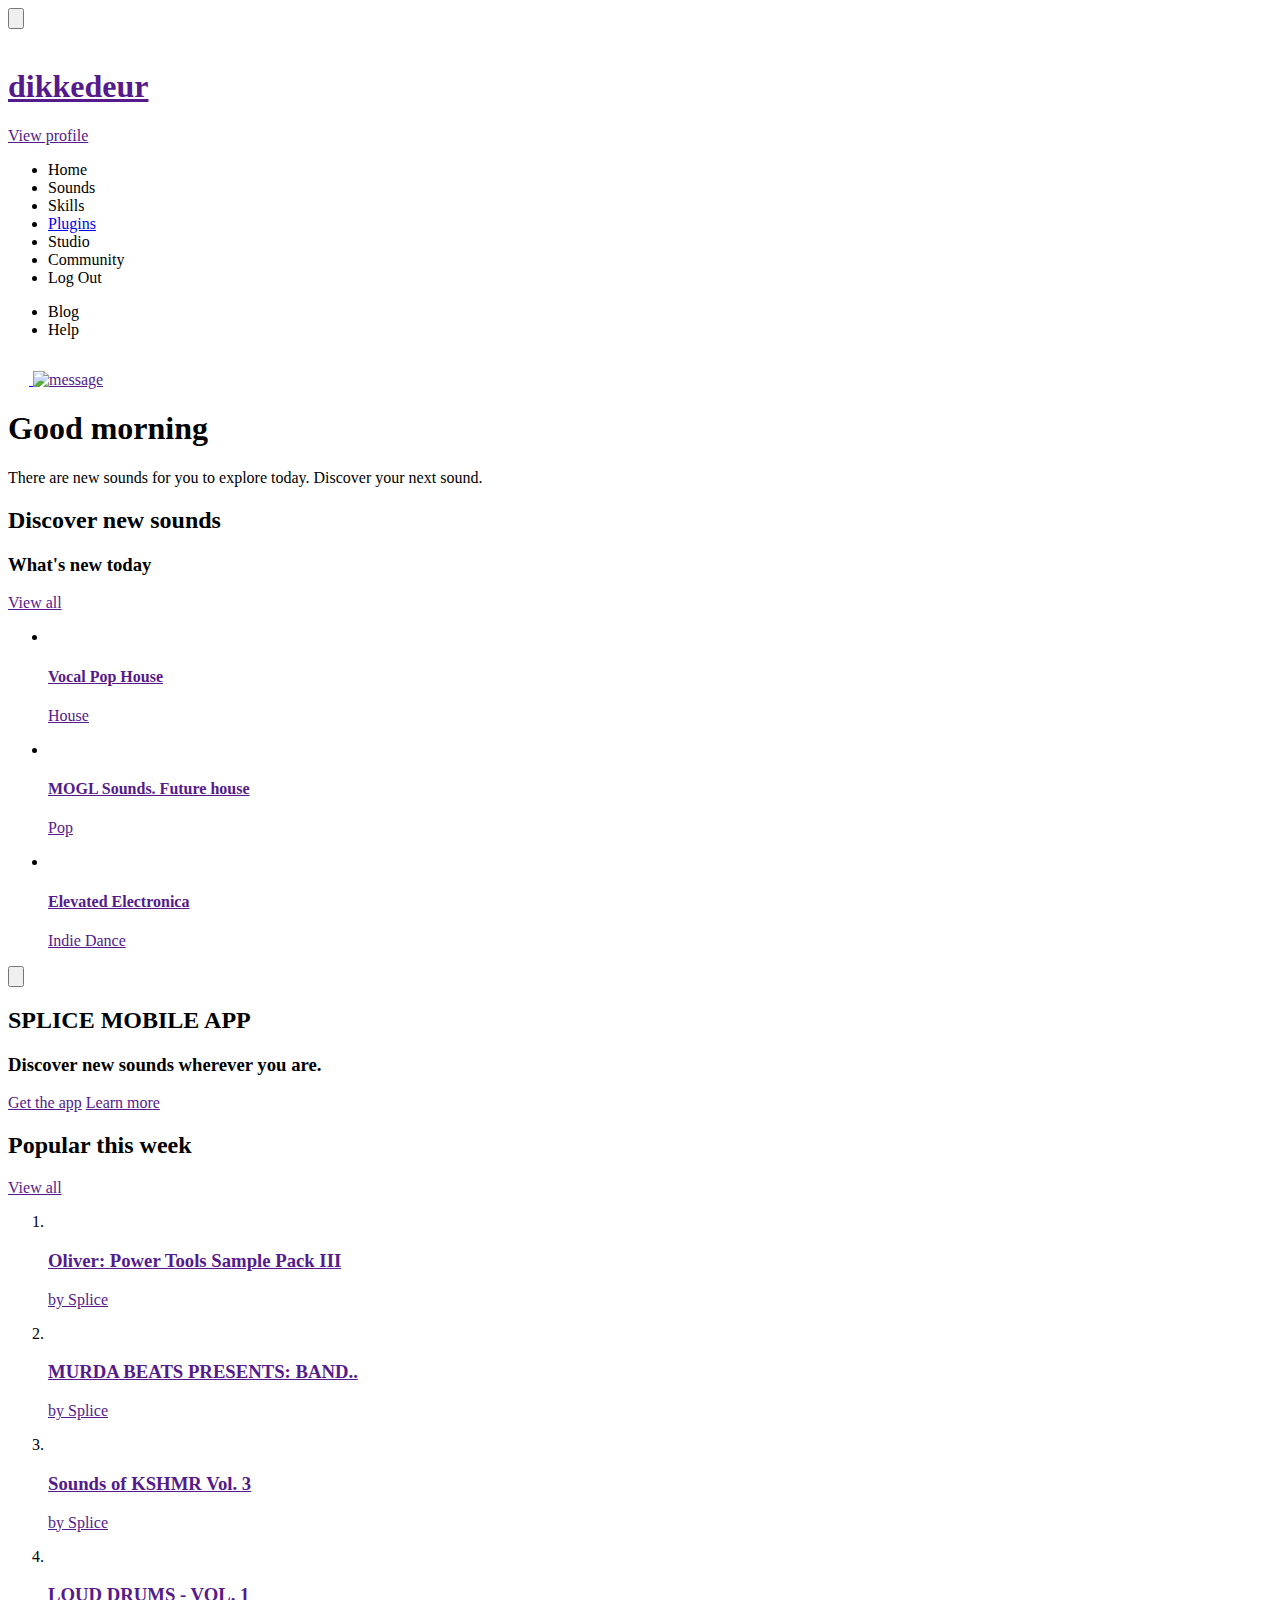
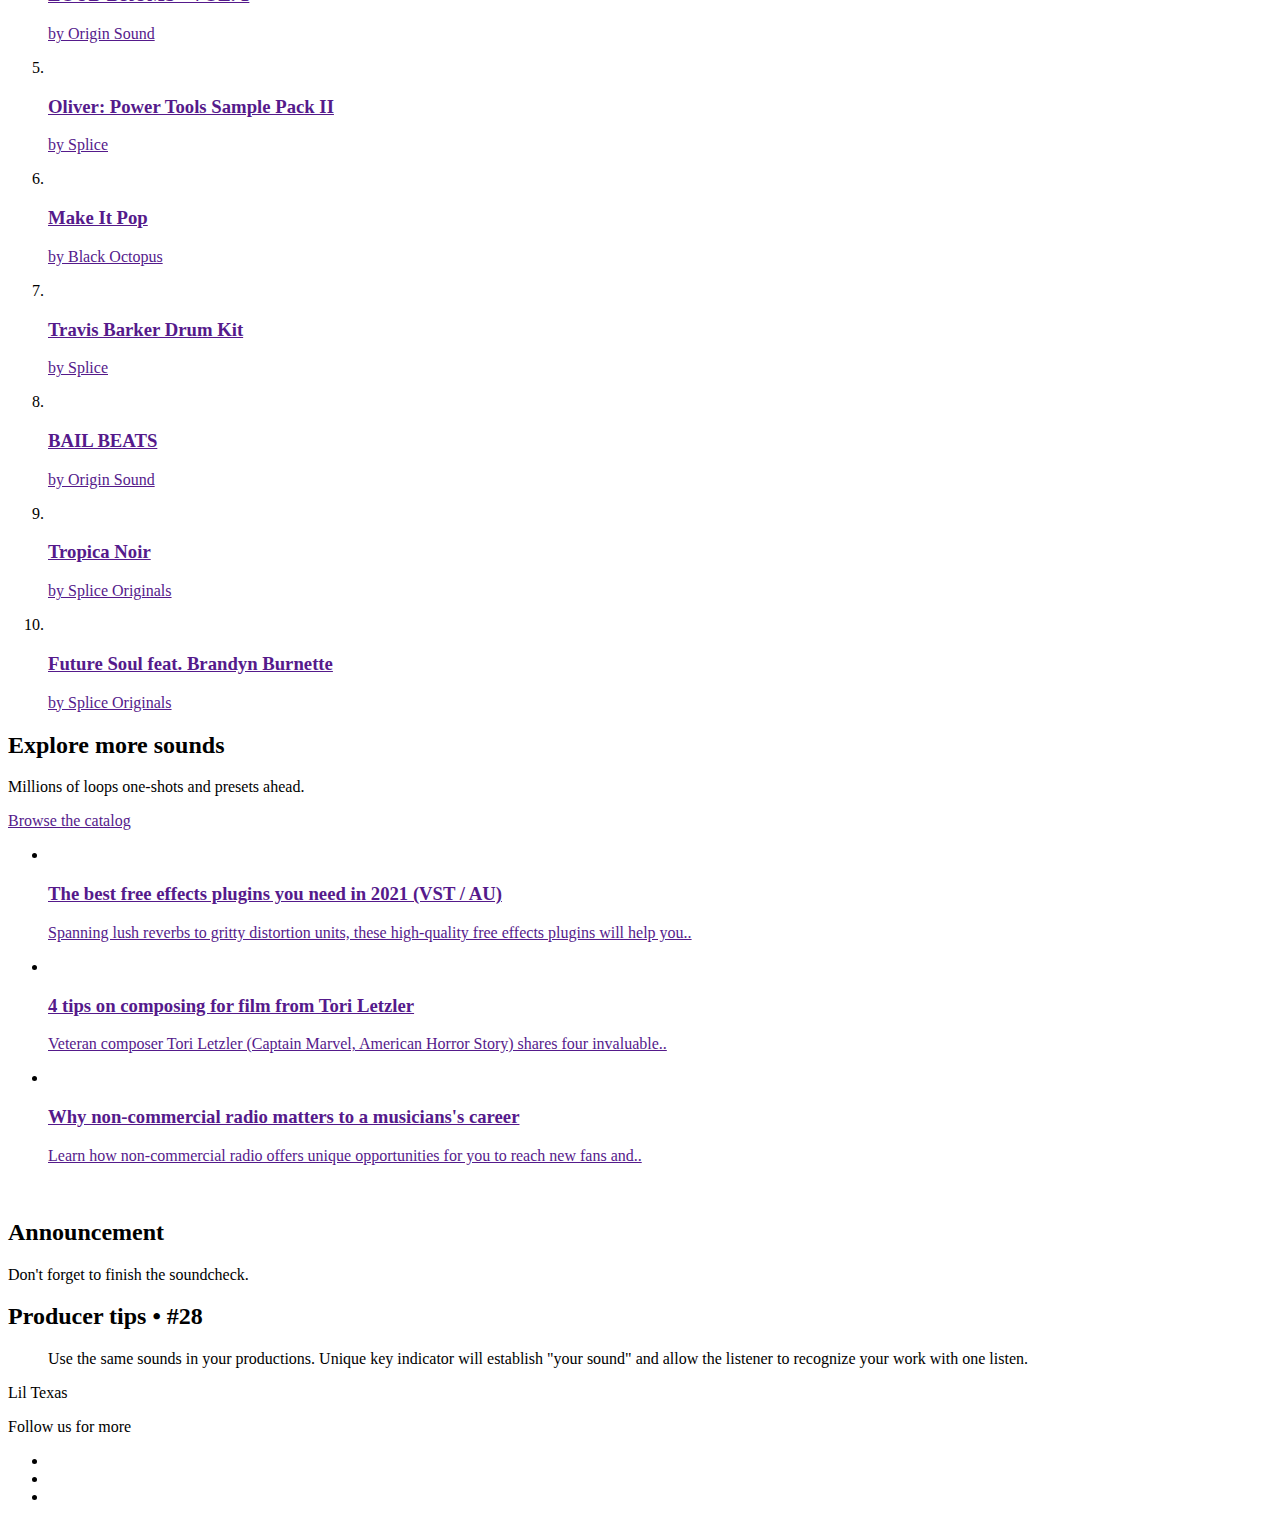
==== index.html @ 757b6e53 "Add files via upload" ====
<!doctype html>
<html lang="nl">
	
<head>
	<meta charset="UTF-8">
	<meta name="author" content="Rick van Dijken">
	<meta name="viewport" content="width=device-width, initial-scale=1">
	
	<title>Splice Home (remake)</title>
	
	<link href="styles/style.css" rel="stylesheet">
	<link rel="icon" type="image/svg+xml" href="./images/splice-favicon.svg">
</head>

<body>


	<header>
		<button>
			<img src="" alt="">
		</button>
		<nav>
			<a href="">
				<img src="" alt="">
				<h1>dikkedeur</h1>
				<p>View profile</p>
			</a>
			<ul>
				<li><a>Home</a></li>
				<li><a>Sounds</a></li>
				<li><a>Skills</a></li>
				<li><a href="plugins.html">Plugins</a></li>
				<li><a>Studio</a></li>
				<li><a>Community</a></li>
				<li><a>Log Out</a></li>
			</ul>
			<ul>
				<li><a>Blog</a></li>
				<li><a>Help</a></li>
			</ul>
		</nav>
		<a href="index.html">
			<img src="./images/splice-white.jpg" alt="splice logo">
		</a>
		<a href="">
			<img src="" alt="message">
		</a>
	</header>


	<main>
	
		<header>
			<h1>Good morning</h1>
			<p>There are new sounds for you to explore today. 
				Discover your next sound.</p>
		</header>

		<section class="new">
			<h2>Discover new sounds</h2>
				<h3>What's new today</h3>
				<a href="">View all</a>
			<ul>
				<li>
					<a href="">
						<img src="" alt="">
						<h4>Vocal Pop House</h4>
						<p>House</p>
						<p></p>
					</a>
				</li>
				<li>
					<a href="">
						<img src="" alt="">
						<h4>MOGL Sounds. Future house</h4>
						<p>Pop</p>
						<p></p>
					</a>
				</li>
				<li>
					<a href="">
						<img src="" alt="">
						<h4>Elevated Electronica</h4>
						<p>Indie Dance</p>
						<p></p>
					</a>
				</li>
			</ul>
		</section>

		<section class="app">
			<button>
				<img src="" alt="">
			</button>
			<h2>SPLICE MOBILE APP</h2>
			<h3>Discover new sounds wherever you are.</h3>
				<a href="">Get the app</a>
				<a href="">Learn more</a>
			<img src="" alt="">
		</section>

		<section class="popular">
				<h2>Popular this week</h2>
				<a href="">View all</a>
			<ol>
				<li>
					<a href="">
						<img src="" alt="">
							<h3>Oliver: Power Tools Sample Pack III</h3>
							<p>by Splice</p>
					</a>
				</li>
				<li>
					<a href="">
						<img src="" alt="">
							<h3>MURDA BEATS PRESENTS: BAND..</h3>
							<p>by Splice</p>
					</a>
				</li>
				<li>
					<a href="">
						<img src="" alt="">
							<h3>Sounds of KSHMR Vol. 3</h3>
							<p>by Splice</p>
					</a>
				</li>
				<li>
					<a href="">
						<img src="" alt="">
							<h3>LOUD DRUMS - VOL. 1</h3>
							<p>by Origin Sound</p>
					</a>
				</li>
				<li>
					<a href="">
						<img src="" alt="">
							<h3>Oliver: Power Tools Sample Pack II</h3>
							<p>by Splice</p>
					</a>
				</li>
				<li>
					<a href="">
						<img src="" alt="">
							<h3>Make It Pop</h3>
							<p>by Black Octopus</p>
					</a>
				</li>
				<li>
					<a href="">
						<img src="" alt="">
							<h3>Travis Barker Drum Kit</h3>
							<p>by Splice</p>
					</a>
				</li>
				<li>
					<a href="">
						<img src="" alt="">
							<h3>BAIL BEATS</h3>
							<p>by Origin Sound</p>
					</a>
				</li>
				<li>
					<a href="">
						<img src="" alt="">
							<h3>Tropica Noir</h3>
							<p>by Splice Originals</p>
					</a>
				</li>
				<li>
					<a href="">
						<img src="" alt="">
							<h3>Future Soul feat. Brandyn Burnette</h3>
							<p>by Splice Originals</p>
					</a>
				</li>
			</ol>
		</section>

		<section class="explore">
			<h2>Explore more sounds</h2>
			<p>Millions of loops one-shots and presets ahead.</p>
			<a href="">Browse the catalog</a>
		</section>

		<section>
			<ul>
				<li>
					<a href="">
						<img src="" alt="">
						<h3>The best free effects plugins you need 
							in 2021 (VST / AU)</h3>
						<time></time>
						<p>Spanning lush reverbs to gritty distortion 
							units, these high-quality free effects 
							plugins will help you..</p>
					</a>
				</li>
				<li>
					<a href="">
						<img src="" alt="">
						<h3>4 tips on composing for film from Tori 
							Letzler</h3>
						<time></time>
						<p>Veteran composer Tori Letzler (Captain 
							Marvel, American Horror Story) shares 
							four invaluable..</p>
					</a>
				</li>
				<li>
					<a href="">
						<img src="" alt="">
						<h3>Why non-commercial radio matters to a 
							musicians's career</h3>
						<time></time>
						<p>Learn how non-commercial radio offers 
							unique opportunities for you to reach 
							new fans and..</p>
					</a>
				</li>
			</ul>
		</section>

		<section class="announcement">
			<img src="" alt="">
			<h2>Announcement</h2>
			<p>Don't forget to finish the soundcheck.</p>
		</section>

		<section class="tips">
			<h2>Producer tips &#8226; #28</h2>
			<blockquote>Use the same sounds in your productions. 
				Unique key indicator will establish "your sound" 
				and allow the listener to recognize your work 
				with one listen.</blockquote>
				<p>Lil Texas</p>
		</section>
	</main>

	
	<footer>
			<p>Follow us for more</p>
			<ul>
				<li><!--insta-->
					<a href="">
						<img src="" alt="">
					</a>
				</li>
				<li><!--twitter-->
					<a href="">
						<img src="" alt="">
					</a>
				</li>
				<li><!--yt-->
					<a href="">
						<img src="" alt="">
					</a>
				</li>
			</ul>
	</footer>

	<script src="scripts/script.js"></script>
</body>
	
</html>
---- styles/style.css ----
/* CSS Document */
*, *::after, *::before {
  box-sizing:border-box;  
}
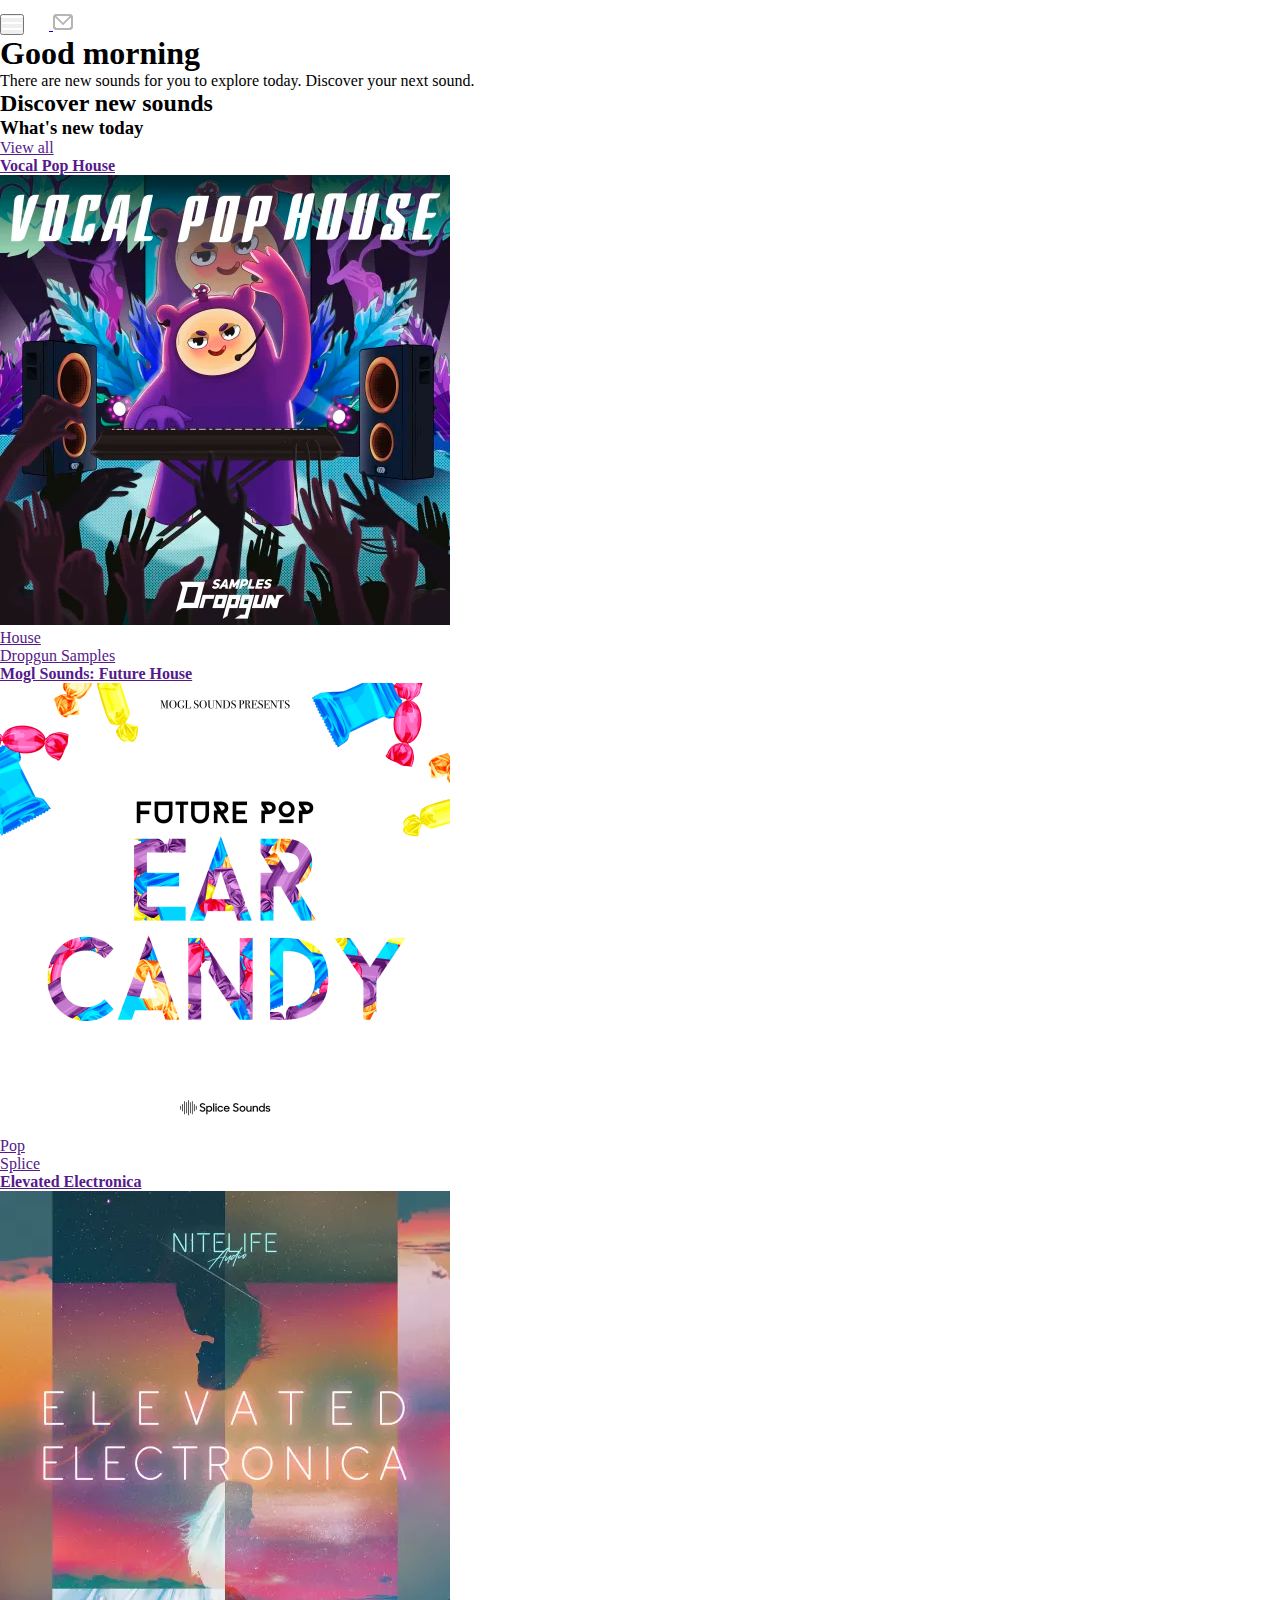
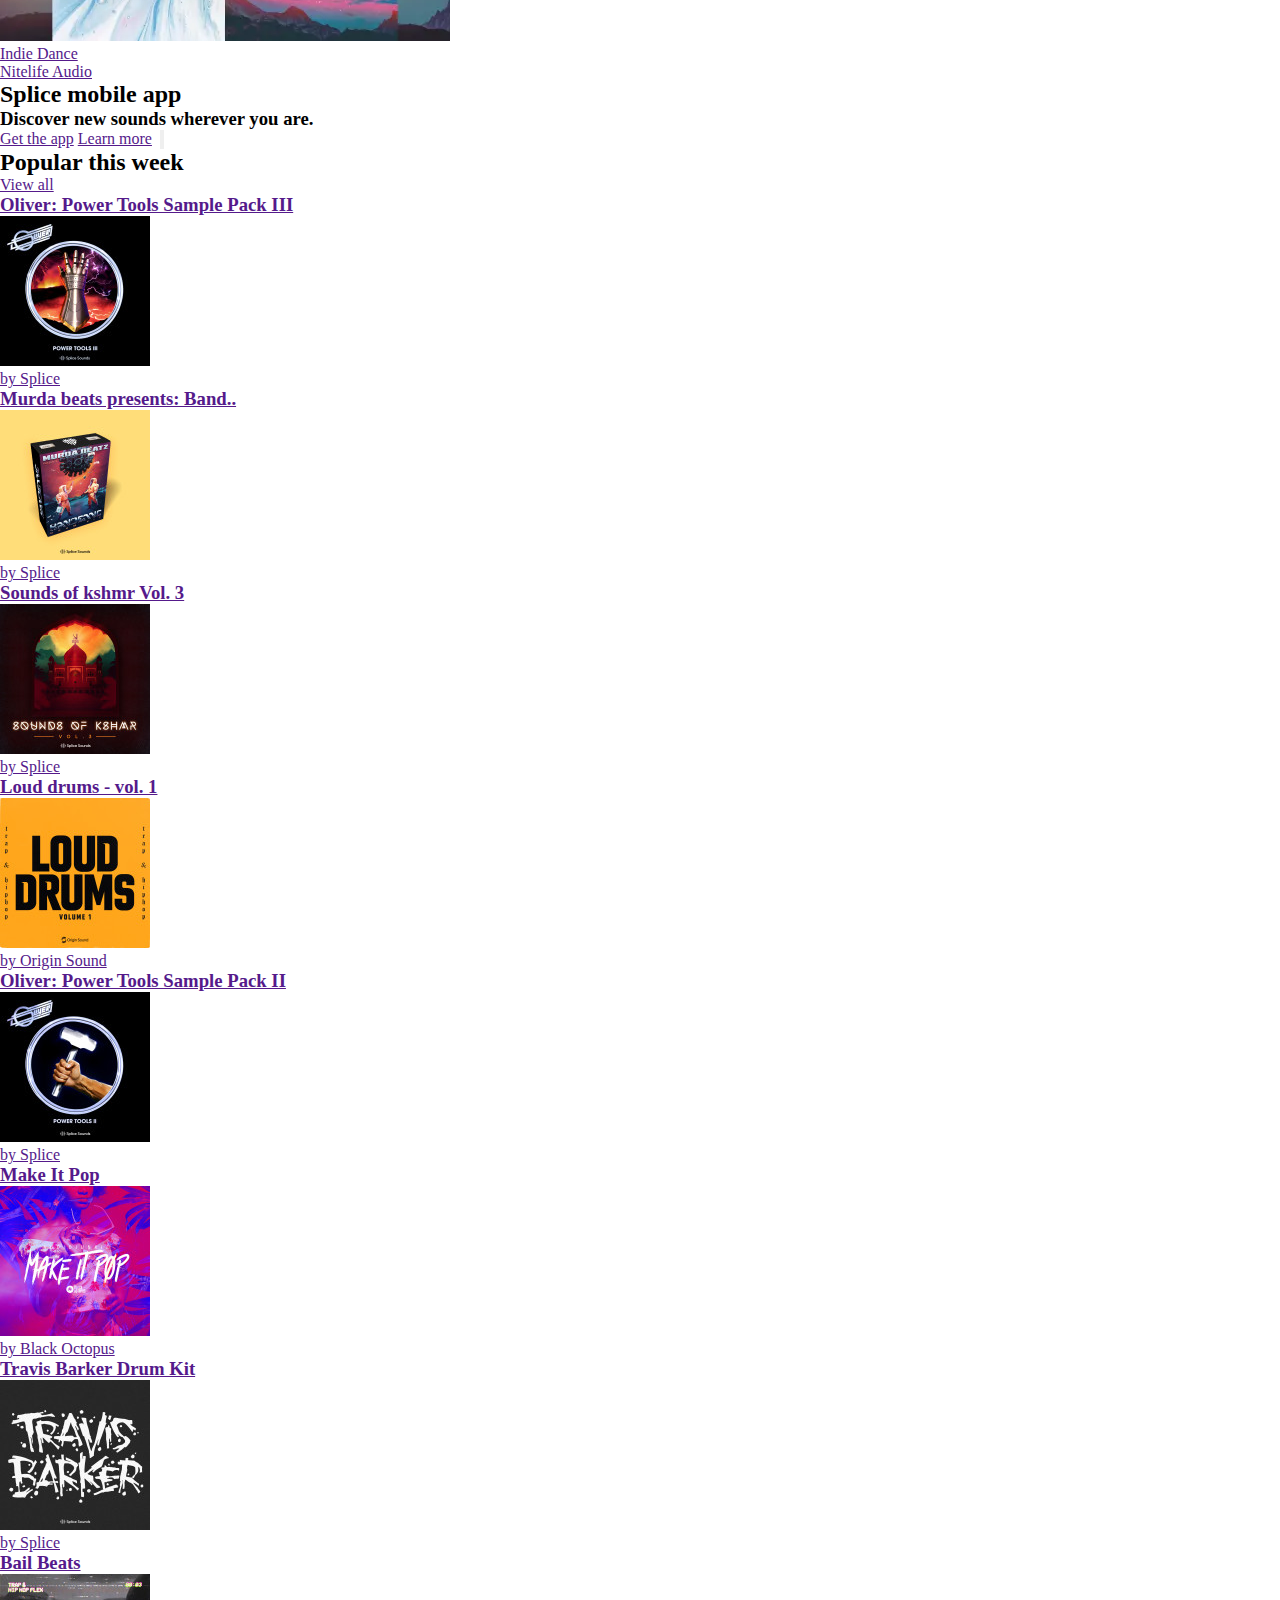
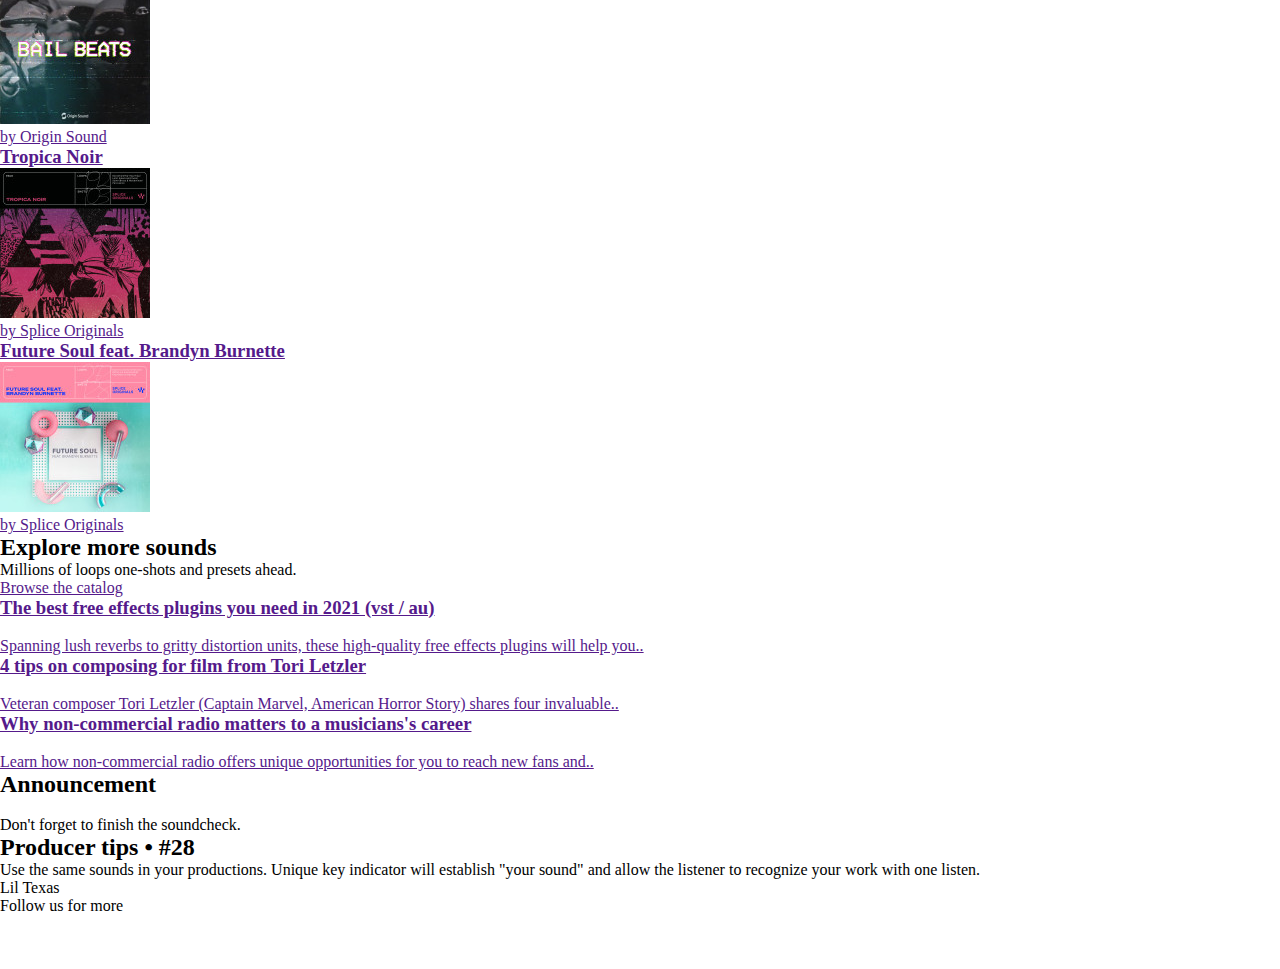
==== commit 9daa65f5: "Add files via upload" ====
--- a/index.html
+++ b/index.html
@@ -13,16 +13,14 @@
 </head>
 
 <body>
-
-
 	<header>
 		<button>
-			<img src="" alt="">
+			<img src="./images/nav/borgir.png" alt="hamburger-menu">
 		</button>
 		<nav>
 			<a href="">
-				<img src="" alt="">
-				<h1>dikkedeur</h1>
+				<h2>dikkedeur</h1>
+				<img src="./images/nav/profile-picture.png" alt="profile picture">
 				<p>View profile</p>
 			</a>
 			<ul>
@@ -40,16 +38,15 @@
 			</ul>
 		</nav>
 		<a href="index.html">
-			<img src="./images/splice-white.jpg" alt="splice logo">
+			<img src="./images/nav/splice-white.png" alt="splice logo">
 		</a>
 		<a href="">
-			<img src="" alt="message">
+			<img src="./images/nav/message.png" alt="message">
 		</a>
 	</header>
 
 
 	<main>
-	
 		<header>
 			<h1>Good morning</h1>
 			<p>There are new sounds for you to explore today. 
@@ -58,119 +55,132 @@
 
 		<section class="new">
 			<h2>Discover new sounds</h2>
-				<h3>What's new today</h3>
-				<a href="">View all</a>
-			<ul>
-				<li>
-					<a href="">
-						<img src="" alt="">
+			<h3>What's new today</h3>
+			<a href="">View all</a>
+			<ul>
+				<li>
+					<a href="">
 						<h4>Vocal Pop House</h4>
+						<img src="./images/home/vocalpophouse.jpg" 
+						alt="Vocal Pop House cover">
 						<p>House</p>
-						<p></p>
-					</a>
-				</li>
-				<li>
-					<a href="">
-						<img src="" alt="">
-						<h4>MOGL Sounds. Future house</h4>
+						<p>Dropgun Samples</p>
+					</a>
+				</li>
+				<li>
+					<a href="">
+						<h4>Mogl Sounds: Future House</h4>
+						<img src="./images/home/futurepop.jpg" 
+						alt="Mogl Sounds: Future House cover">
 						<p>Pop</p>
-						<p></p>
-					</a>
-				</li>
-				<li>
-					<a href="">
-						<img src="" alt="">
+						<p>Splice</p>
+					</a>
+				</li>
+				<li>
+					<a href="">
 						<h4>Elevated Electronica</h4>
+						<img src="./images/home/elevatedelectronica.jpg" 
+						alt="Elevated Electronica cover">
 						<p>Indie Dance</p>
-						<p></p>
+						<p>Nitelife Audio</p>
 					</a>
 				</li>
 			</ul>
 		</section>
 
 		<section class="app">
+			<h2>Splice mobile app</h2>
+			<h3>Discover new sounds wherever you are.</h3>
+			<a href="">Get the app</a>
+			<a href="">Learn more</a>
+			<img src="" alt="">
 			<button>
 				<img src="" alt="">
 			</button>
-			<h2>SPLICE MOBILE APP</h2>
-			<h3>Discover new sounds wherever you are.</h3>
-				<a href="">Get the app</a>
-				<a href="">Learn more</a>
-			<img src="" alt="">
 		</section>
 
 		<section class="popular">
-				<h2>Popular this week</h2>
+			<h2>Popular this week</h2>
 				<a href="">View all</a>
 			<ol>
 				<li>
 					<a href="">
-						<img src="" alt="">
-							<h3>Oliver: Power Tools Sample Pack III</h3>
-							<p>by Splice</p>
-					</a>
-				</li>
-				<li>
-					<a href="">
-						<img src="" alt="">
-							<h3>MURDA BEATS PRESENTS: BAND..</h3>
-							<p>by Splice</p>
-					</a>
-				</li>
-				<li>
-					<a href="">
-						<img src="" alt="">
-							<h3>Sounds of KSHMR Vol. 3</h3>
-							<p>by Splice</p>
-					</a>
-				</li>
-				<li>
-					<a href="">
-						<img src="" alt="">
-							<h3>LOUD DRUMS - VOL. 1</h3>
-							<p>by Origin Sound</p>
-					</a>
-				</li>
-				<li>
-					<a href="">
-						<img src="" alt="">
-							<h3>Oliver: Power Tools Sample Pack II</h3>
-							<p>by Splice</p>
-					</a>
-				</li>
-				<li>
-					<a href="">
-						<img src="" alt="">
-							<h3>Make It Pop</h3>
-							<p>by Black Octopus</p>
-					</a>
-				</li>
-				<li>
-					<a href="">
-						<img src="" alt="">
-							<h3>Travis Barker Drum Kit</h3>
-							<p>by Splice</p>
-					</a>
-				</li>
-				<li>
-					<a href="">
-						<img src="" alt="">
-							<h3>BAIL BEATS</h3>
-							<p>by Origin Sound</p>
-					</a>
-				</li>
-				<li>
-					<a href="">
-						<img src="" alt="">
-							<h3>Tropica Noir</h3>
-							<p>by Splice Originals</p>
-					</a>
-				</li>
-				<li>
-					<a href="">
-						<img src="" alt="">
-							<h3>Future Soul feat. Brandyn Burnette</h3>
-							<p>by Splice Originals</p>
+						<h3>Oliver: Power Tools Sample Pack III</h3>
+						<img src="./images/home/popular1.jpg" 
+						alt="Oliver: Power Tools Sample Pack II cover">
+						<p>by Splice</p>
+					</a>
+				</li>
+				<li>
+					<a href="">
+						<h3>Murda beats presents: Band..</h3>
+						<img src="./images/home/popular2.jpg" 
+						alt="Murda Beats Presents: Bandemic Drum Kit cover">
+						<p>by Splice</p>
+					</a>
+				</li>
+				<li>
+					<a href="">
+						<h3>Sounds of kshmr Vol. 3</h3>
+						<img src="./images/home/popular3.jpg" 
+						alt="Sounds of KSHMR Vol. 3 cover">
+						<p>by Splice</p>
+					</a>
+				</li>
+				<li>
+					<a href="">
+						<h3>Loud drums - vol. 1</h3>
+						<img src="./images/home/popular4.jpg" 
+						alt="Loud Drums - Vol. 1 cover">
+						<p>by Origin Sound</p>
+					</a>
+				</li>
+				<li>
+					<a href="">
+						<h3>Oliver: Power Tools Sample Pack II</h3>
+						<img src="./images/home/popular5.jpg" 
+						alt="Oliver: Power Tools Sample Pack II cover">
+						<p>by Splice</p>
+					</a>
+				</li>
+				<li>
+					<a href="">
+						<h3>Make It Pop</h3>
+						<img src="./images/home/popular6.jpg" 
+						alt="Make It Pop cover">
+						<p>by Black Octopus</p>
+					</a>
+				</li>
+				<li>
+					<a href="">
+						<h3>Travis Barker Drum Kit</h3>
+						<img src="./images/home/popular7.jpg" 
+						alt="Travis Barker Drum Kit cover">
+						<p>by Splice</p>
+					</a>
+				</li>
+				<li>
+					<a href="">
+						<h3>Bail Beats</h3>
+						<img src="./images/home/popular8.jpg" 
+						alt="Bail Beats cover">
+						<p>by Origin Sound</p>
+					</a>
+				</li>
+				<li>
+					<a href="">
+						<h3>Tropica Noir</h3>
+						<img src="./images/home/popular9.jpg" 
+						alt="Tropica Noir cover">
+						<p>by Splice Originals</p>
+					</a>
+				</li>
+				<li>
+					<a href="">
+						<h3>Future Soul feat. Brandyn Burnette</h3>
+						<img src="./images/home/popular10.jpg" 
+						alt="Future Soul feat. Brandyn Burnette cover">
+						<p>by Splice Originals</p>
 					</a>
 				</li>
 			</ol>
@@ -186,9 +196,9 @@
 			<ul>
 				<li>
 					<a href="">
+						<h3>The best free effects plugins you need 
+							in 2021 (vst / au)</h3>
 						<img src="" alt="">
-						<h3>The best free effects plugins you need 
-							in 2021 (VST / AU)</h3>
 						<time></time>
 						<p>Spanning lush reverbs to gritty distortion 
 							units, these high-quality free effects 
@@ -197,9 +207,9 @@
 				</li>
 				<li>
 					<a href="">
-						<img src="" alt="">
 						<h3>4 tips on composing for film from Tori 
 							Letzler</h3>
+						<img src="" alt="">
 						<time></time>
 						<p>Veteran composer Tori Letzler (Captain 
 							Marvel, American Horror Story) shares 
@@ -208,9 +218,9 @@
 				</li>
 				<li>
 					<a href="">
-						<img src="" alt="">
 						<h3>Why non-commercial radio matters to a 
 							musicians's career</h3>
+						<img src="" alt="">
 						<time></time>
 						<p>Learn how non-commercial radio offers 
 							unique opportunities for you to reach 
@@ -221,8 +231,8 @@
 		</section>
 
 		<section class="announcement">
+			<h2>Announcement</h2>
 			<img src="" alt="">
-			<h2>Announcement</h2>
 			<p>Don't forget to finish the soundcheck.</p>
 		</section>
 
@@ -238,24 +248,24 @@
 
 	
 	<footer>
-			<p>Follow us for more</p>
-			<ul>
-				<li><!--insta-->
-					<a href="">
-						<img src="" alt="">
-					</a>
-				</li>
-				<li><!--twitter-->
-					<a href="">
-						<img src="" alt="">
-					</a>
-				</li>
-				<li><!--yt-->
-					<a href="">
-						<img src="" alt="">
-					</a>
-				</li>
-			</ul>
+		<p>Follow us for more</p>
+		<ul>
+			<li><!--insta-->
+				<a href="">
+					<img src="" alt="">
+				</a>
+			</li>
+			<li><!--twitter-->
+				<a href="">
+					<img src="" alt="">
+				</a>
+			</li>
+			<li><!--yt-->
+				<a href="">
+					<img src="" alt="">
+				</a>
+			</li>
+		</ul>
 	</footer>
 
 	<script src="scripts/script.js"></script>
--- a/styles/style.css
+++ b/styles/style.css
@@ -1,5 +1,11 @@
 /* CSS Document */
 *, *::after, *::before {
   box-sizing:border-box;  
+  margin: 0;
+  padding: 0;
 }
 
+nav {
+  position: fixed;
+  left: -100%;
+}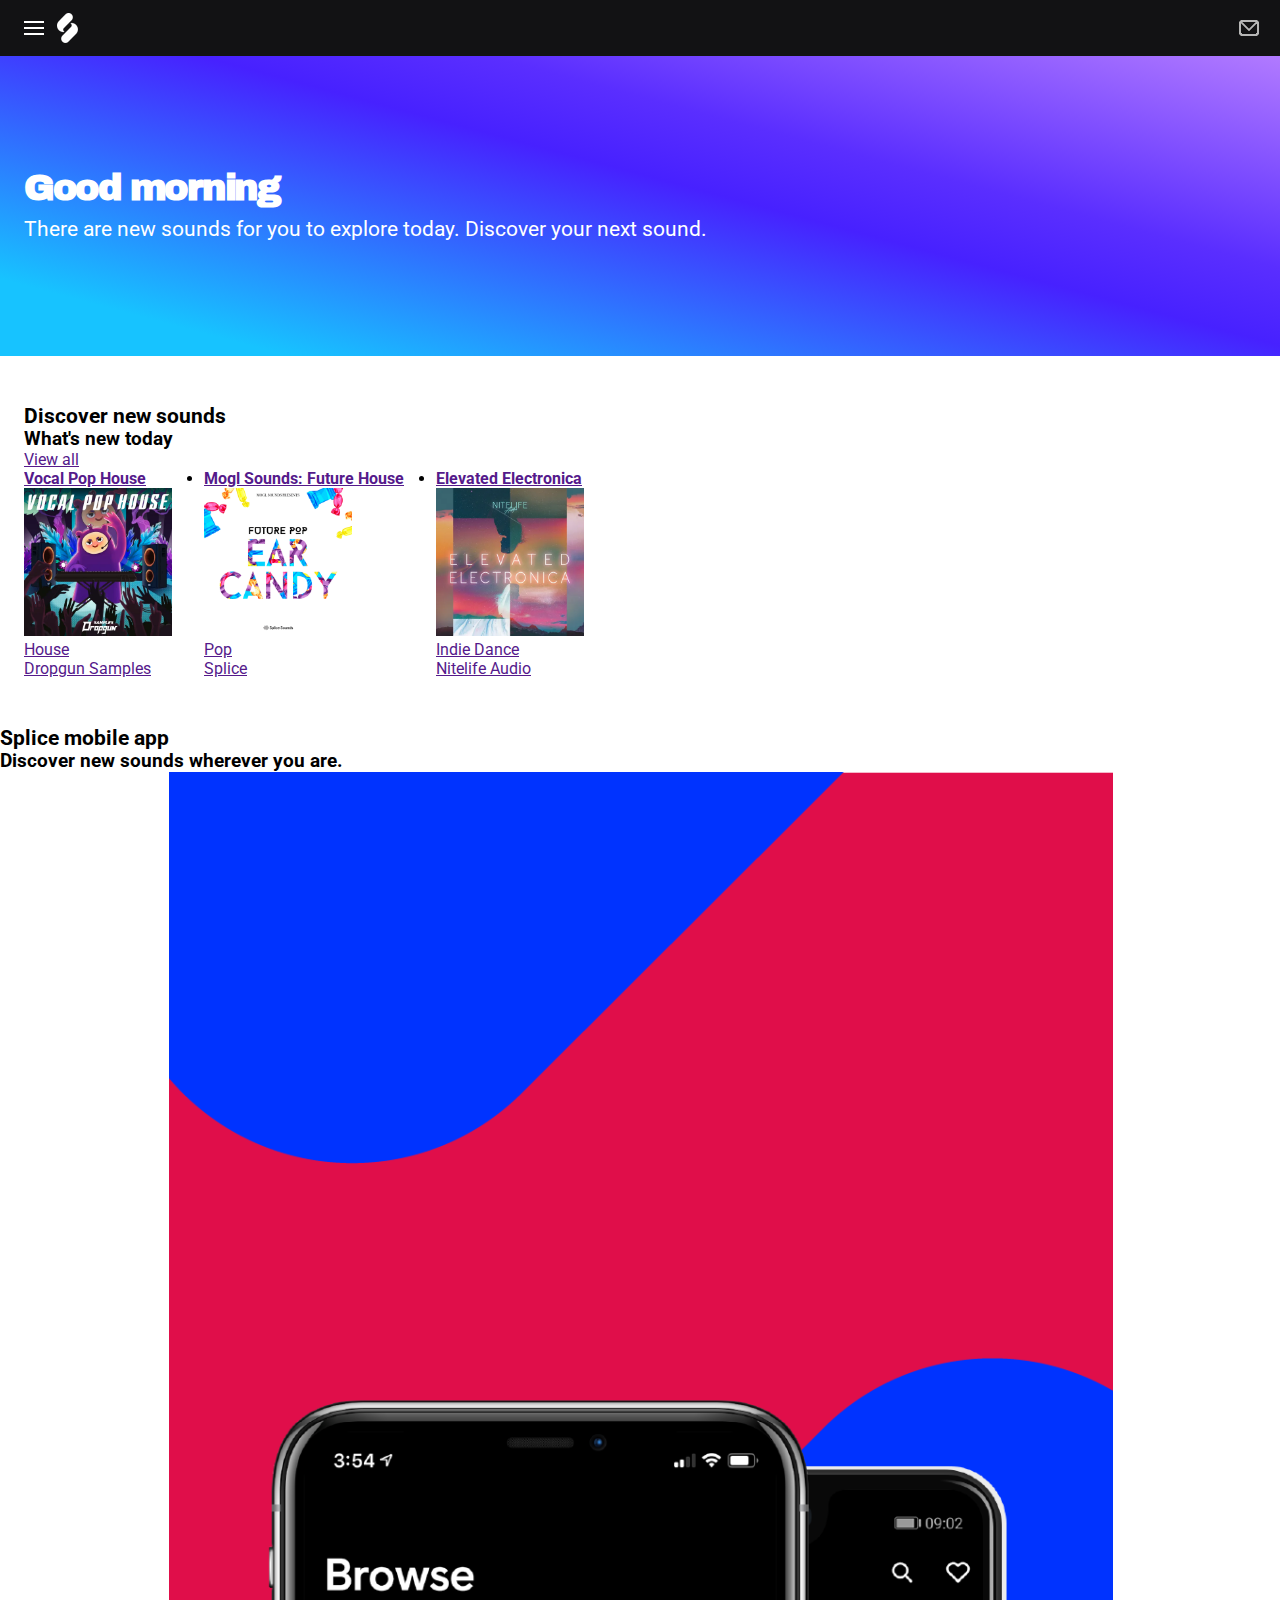
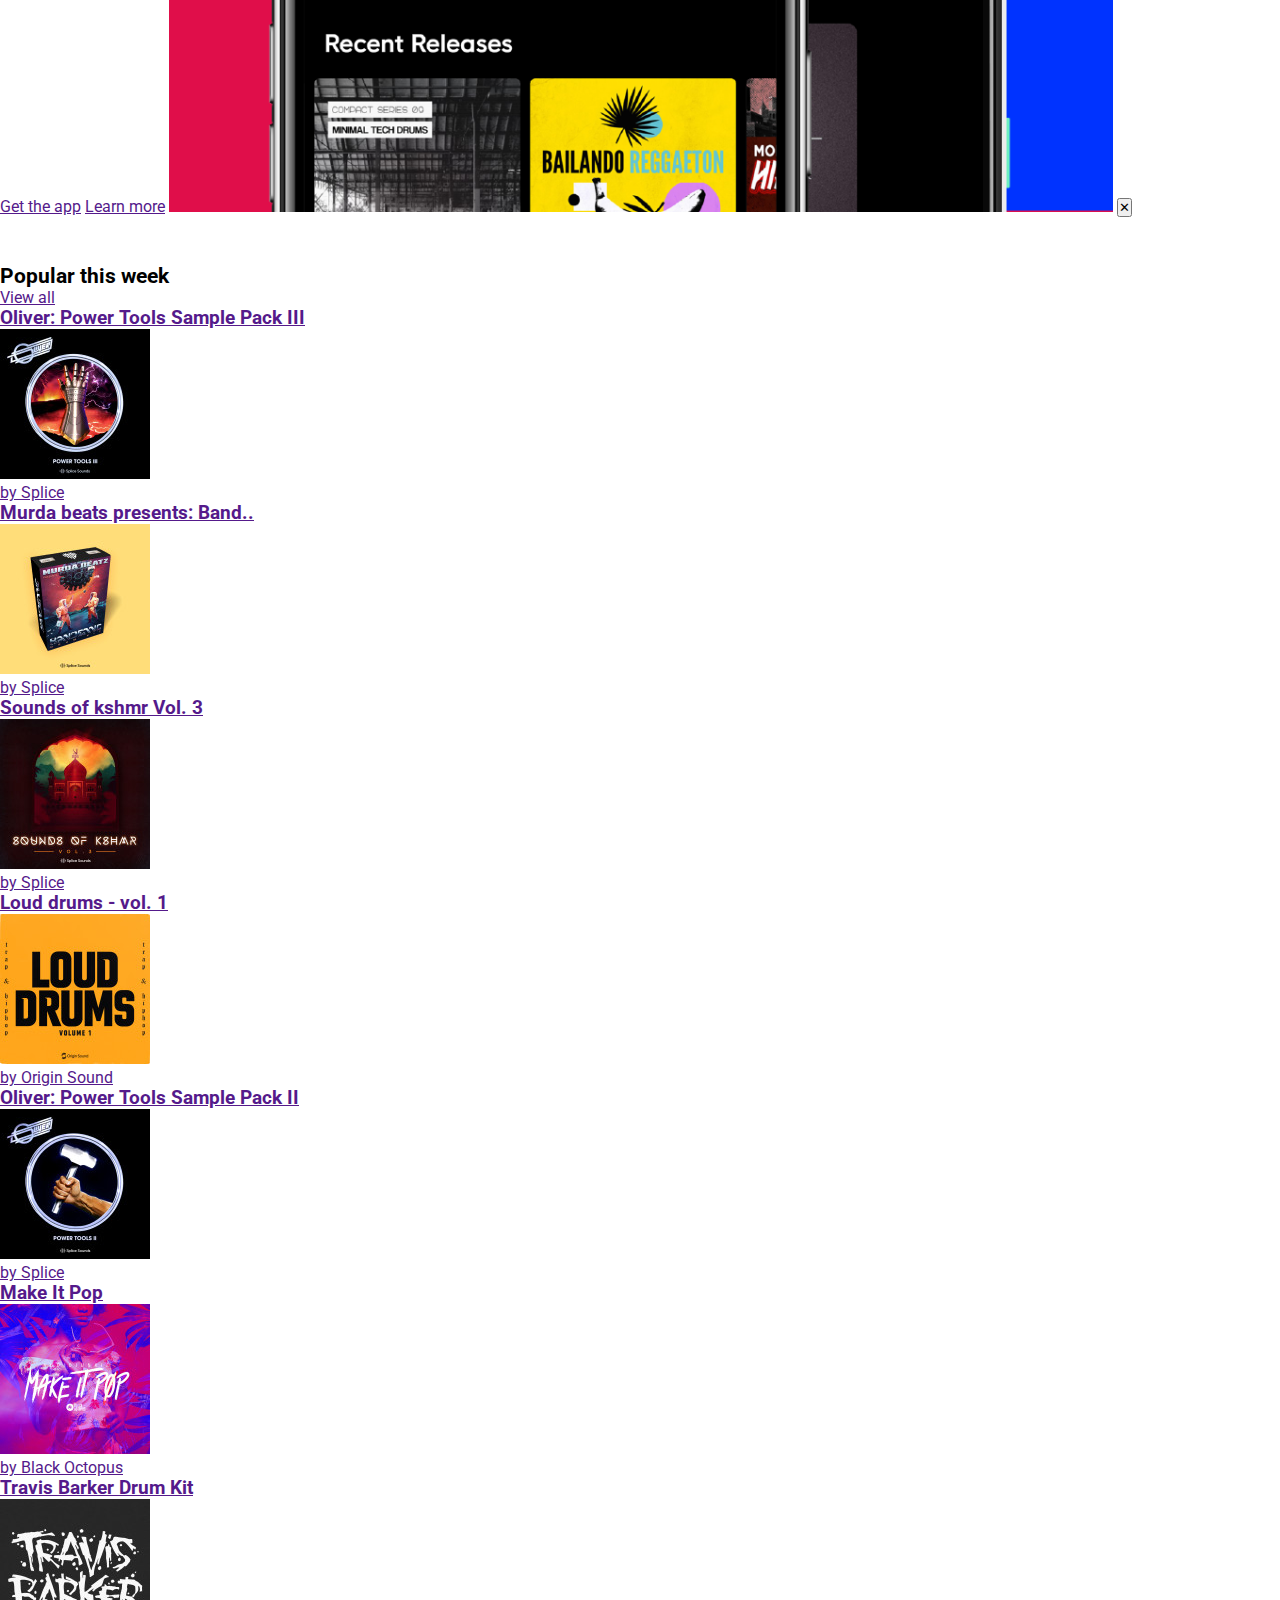
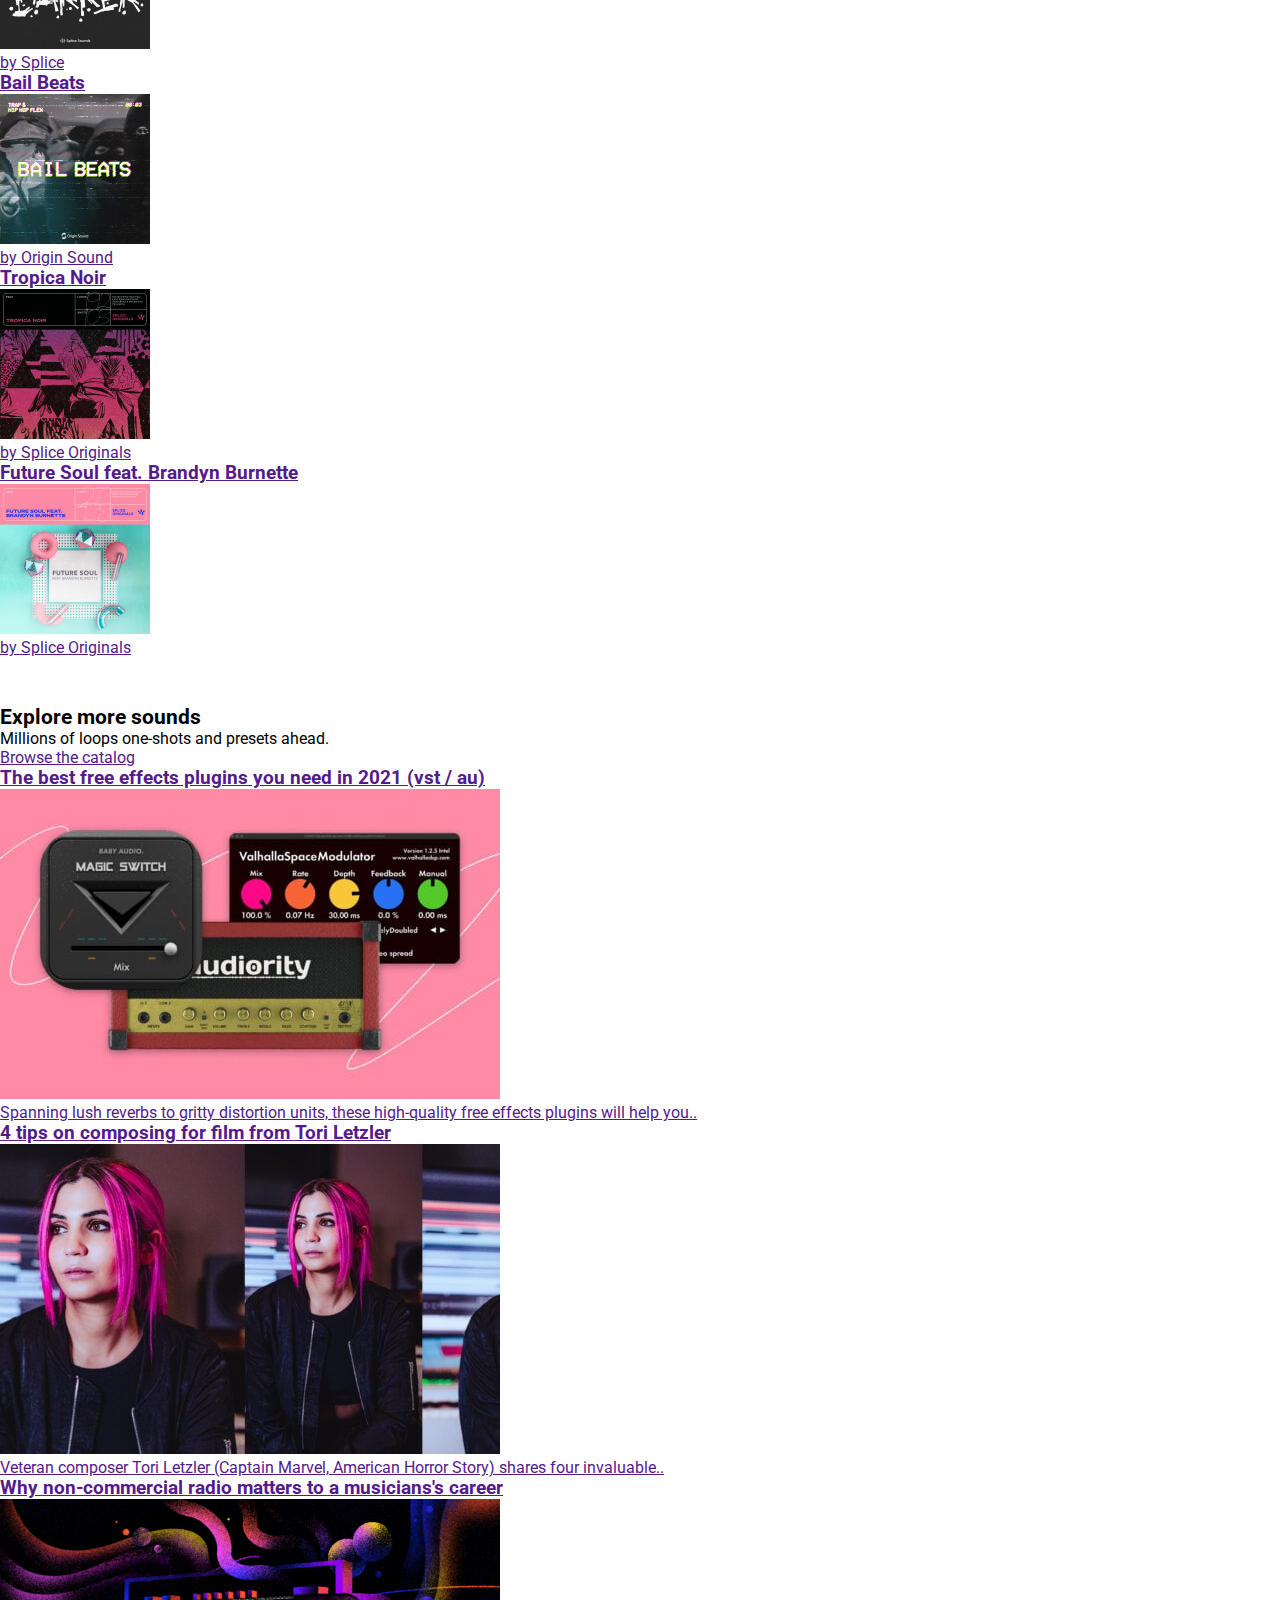
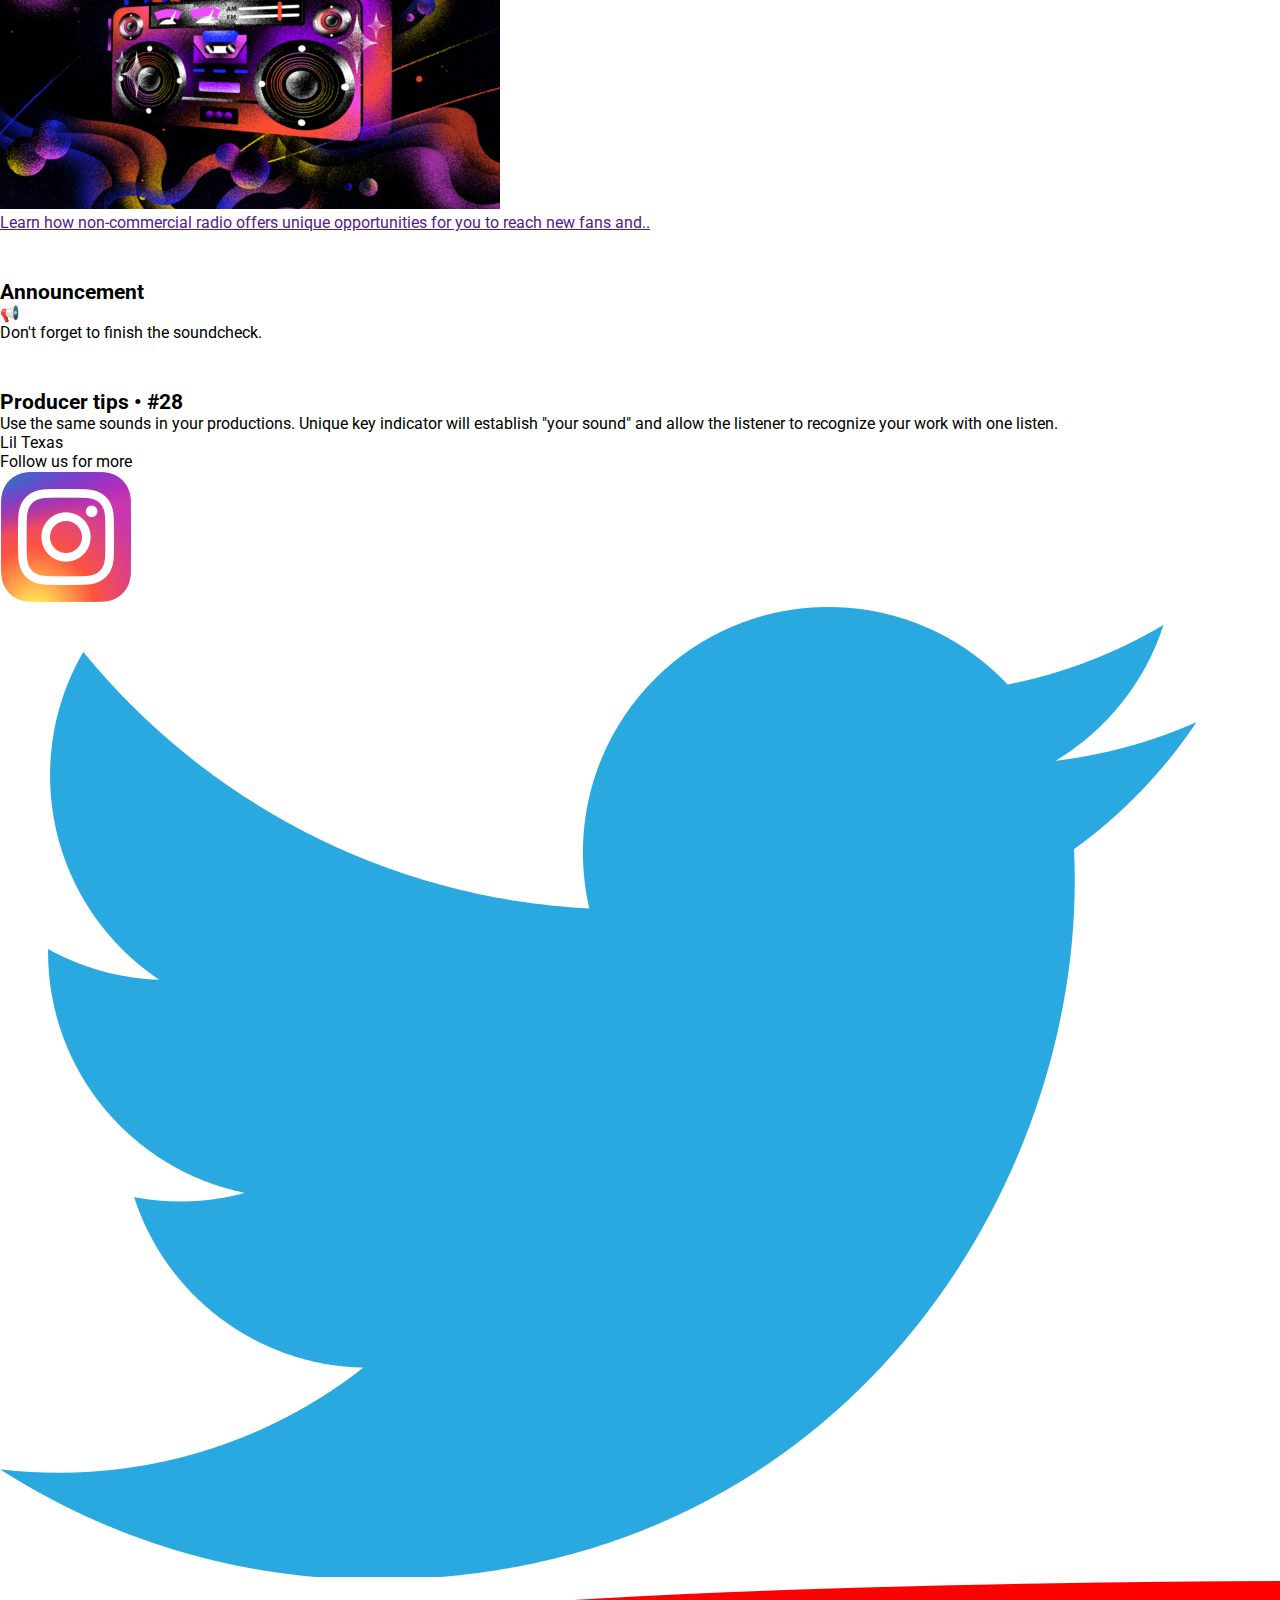
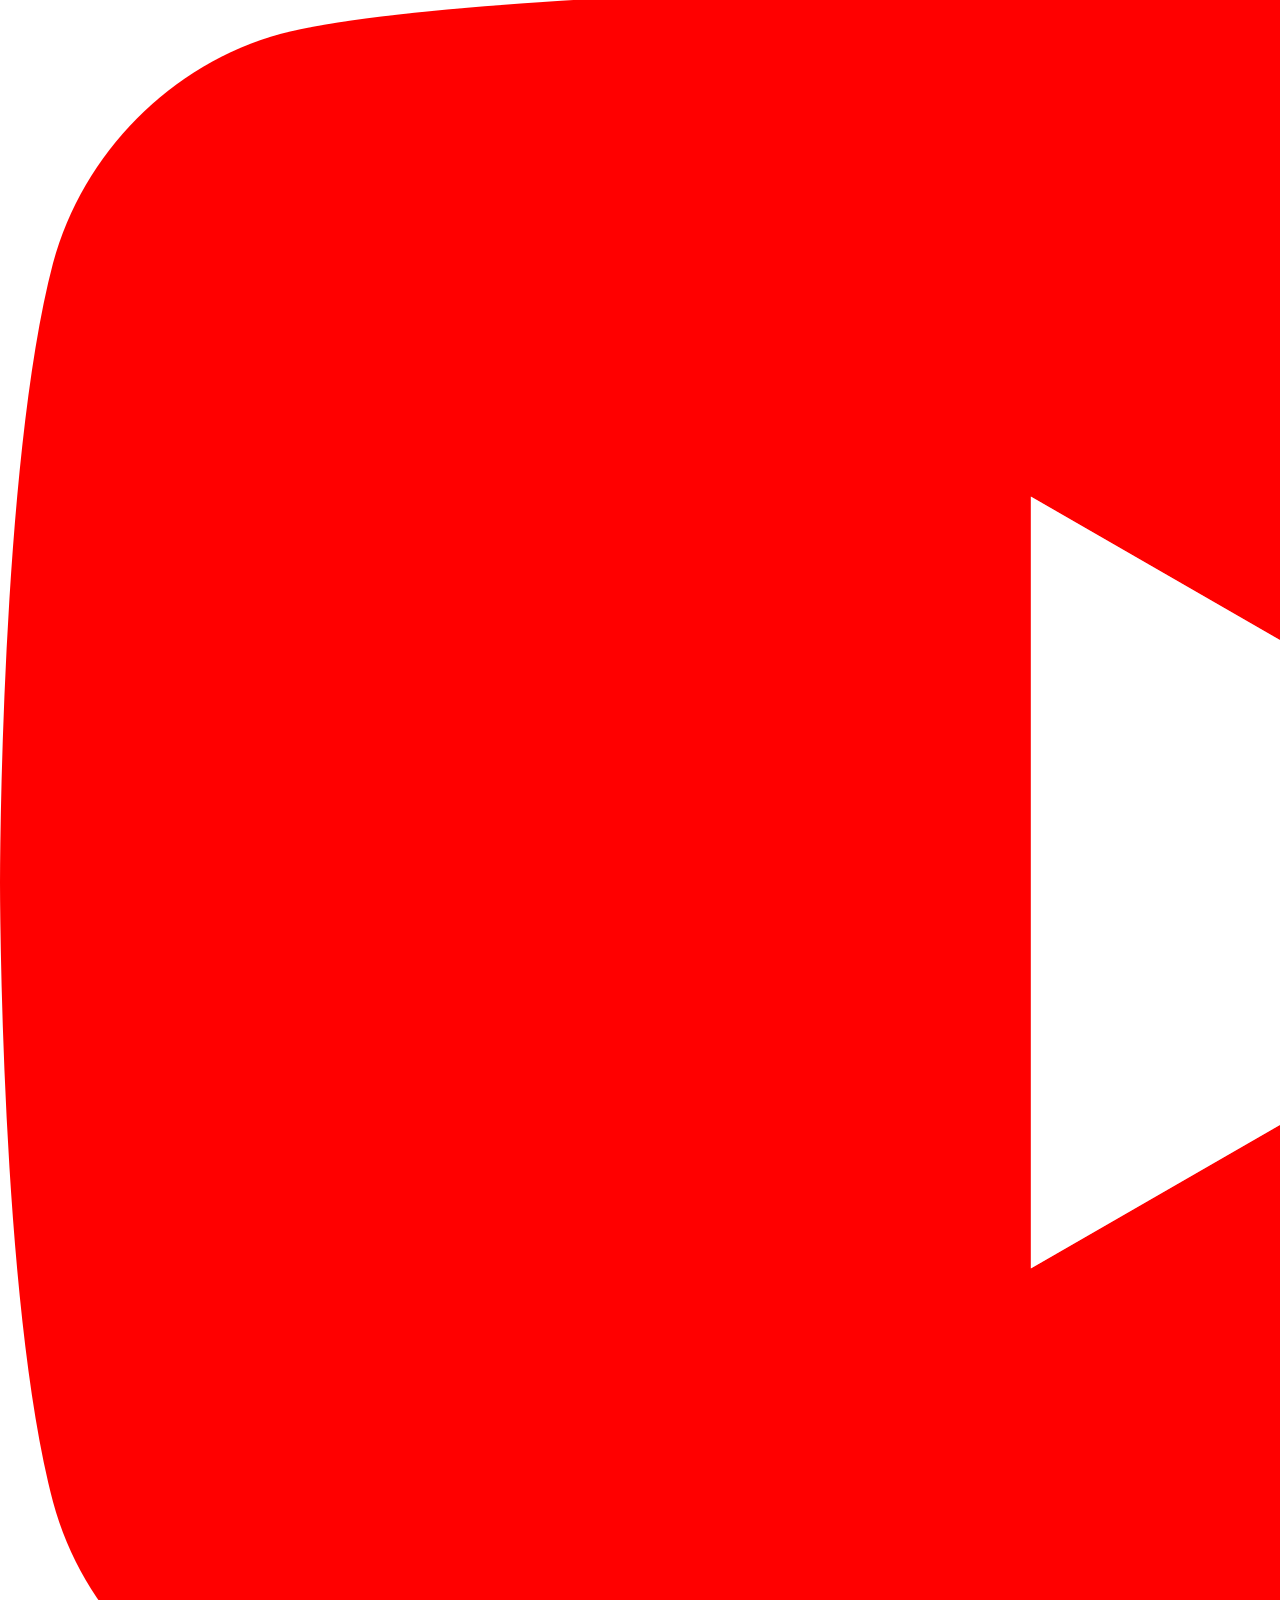
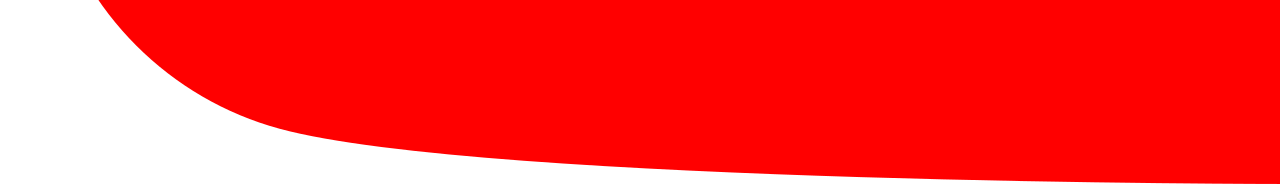
==== commit df0fe8f7: "Add files via upload" ====
--- a/index.html
+++ b/index.html
@@ -10,6 +10,9 @@
 	
 	<link href="styles/style.css" rel="stylesheet">
 	<link rel="icon" type="image/svg+xml" href="./images/splice-favicon.svg">
+	<link rel="preconnect" href="https://fonts.googleapis.com">
+	<link rel="preconnect" href="https://fonts.gstatic.com" crossorigin>
+	<link href="https://fonts.googleapis.com/css2?family=Archivo+Black&family=Roboto:ital,wght@0,300;0,400;0,500;0,700;0,900;1,300;1,400;1,500;1,700;1,900&family=Work+Sans:wght@700;800&display=swap" rel="stylesheet"> 
 </head>
 
 <body>
@@ -47,11 +50,11 @@
 
 
 	<main>
-		<header>
+		<section class="hero">
 			<h1>Good morning</h1>
 			<p>There are new sounds for you to explore today. 
 				Discover your next sound.</p>
-		</header>
+			</section>
 
 		<section class="new">
 			<h2>Discover new sounds</h2>
@@ -93,9 +96,9 @@
 			<h3>Discover new sounds wherever you are.</h3>
 			<a href="">Get the app</a>
 			<a href="">Learn more</a>
-			<img src="" alt="">
+			<img src="./images/home/mobileBanner-background-mobile_3x.png" alt="app showcase image">
 			<button>
-				<img src="" alt="">
+				<p>&#10005;</p>
 			</button>
 		</section>
 
@@ -198,7 +201,7 @@
 					<a href="">
 						<h3>The best free effects plugins you need 
 							in 2021 (vst / au)</h3>
-						<img src="" alt="">
+						<img src="./images/home/tips1-500x310.jpg" alt="a bunch effect plugins">
 						<time></time>
 						<p>Spanning lush reverbs to gritty distortion 
 							units, these high-quality free effects 
@@ -209,7 +212,7 @@
 					<a href="">
 						<h3>4 tips on composing for film from Tori 
 							Letzler</h3>
-						<img src="" alt="">
+						<img src="./images/home/tips2-500x310.jpg" alt="photo of Tori Letzler">
 						<time></time>
 						<p>Veteran composer Tori Letzler (Captain 
 							Marvel, American Horror Story) shares 
@@ -220,7 +223,7 @@
 					<a href="">
 						<h3>Why non-commercial radio matters to a 
 							musicians's career</h3>
-						<img src="" alt="">
+						<img src="./images/home/tips3.png" alt="artwork of an old radio">
 						<time></time>
 						<p>Learn how non-commercial radio offers 
 							unique opportunities for you to reach 
@@ -232,7 +235,7 @@
 
 		<section class="announcement">
 			<h2>Announcement</h2>
-			<img src="" alt="">
+			<p>📢</p>
 			<p>Don't forget to finish the soundcheck.</p>
 		</section>
 
@@ -252,17 +255,17 @@
 		<ul>
 			<li><!--insta-->
 				<a href="">
-					<img src="" alt="">
+					<img src="./images/footer/instagram.png" alt="instagram logo">
 				</a>
 			</li>
 			<li><!--twitter-->
 				<a href="">
-					<img src="" alt="">
+					<img src="./images/footer/twitter.png" alt="twitter logo">
 				</a>
 			</li>
 			<li><!--yt-->
 				<a href="">
-					<img src="" alt="">
+					<img src="./images/footer/youtube.png" alt="youtube logo">
 				</a>
 			</li>
 		</ul>
--- a/styles/style.css
+++ b/styles/style.css
@@ -1,11 +1,105 @@
 /* CSS Document */
+
+:root {
+--header-color: #121214;
+--background-color: #fff;
+--button-blue: #0033FF;
+--almost-white: #FAFAFB;
+--font-white: #fff;
+--font-black: #000;
+}
+
 *, *::after, *::before {
   box-sizing:border-box;  
   margin: 0;
   padding: 0;
+  font-family: 'roboto', 'sans-serif';
+}
+
+h2 {
+  font-size: 1.3em;
+  margin-top: 2.3em;
+}
+
+/*####################################
+############### HEADER ###############
+####################################*/
+header {
+  background-color:var(--header-color);
+  height: 3.5em;
+  display: flex;
+  align-items: center;
+  gap: .8em;
+  padding-left: 1.5em;
+  
+}
+
+header a {
+  margin-top: .2em;
+}
+
+header a:nth-of-type(2) {
+  margin-left: auto;
+  margin-right: 1.3em;
+}
+
+header button {
+  border: none;
+  background-color:var(--header-color);
+  margin-top: .2em;
 }
 
 nav {
   position: fixed;
   left: -100%;
-}+}
+
+/*####################################
+###### SECTION 1: GOOD MORNING #######
+####################################*/
+.hero {
+  background: linear-gradient(15deg, rgba(23,195,255,1) 12%, rgba(71,33,255,1) 55%, rgba(90,46,255,1) 67%, rgba(177,122,255,1) 100%);
+  display: flex;
+  flex-direction: column;
+  justify-content: center;
+  height: 300px;
+  padding: 1.5em;
+  
+}
+.hero h1 {
+  font-family: 'Archivo Black', 'Roboto';
+  font-size: 2.3em;
+  font-weight: 800;
+  color:var(--font-white);
+  letter-spacing: -0.1ch;
+}
+
+.hero p {
+  font-size: 1.3em;
+  line-height: 1.4;
+  color:var(--font-white);
+  margin-top: .3em;
+}
+
+.hero img {
+  max-width: 100%;
+}
+
+/*####################################
+### SECTION 2: DISCOVER NEW SOUNDS ###
+####################################*/
+.new {
+  margin-left: 1.5em;
+}
+.new ul {
+  display: flex;
+  gap: 2em;
+  overflow-x: auto;
+  scroll-snap-type: x mandatory;
+  overscroll-behavior: none;
+
+}
+
+.new img {
+  width: 148px;
+}
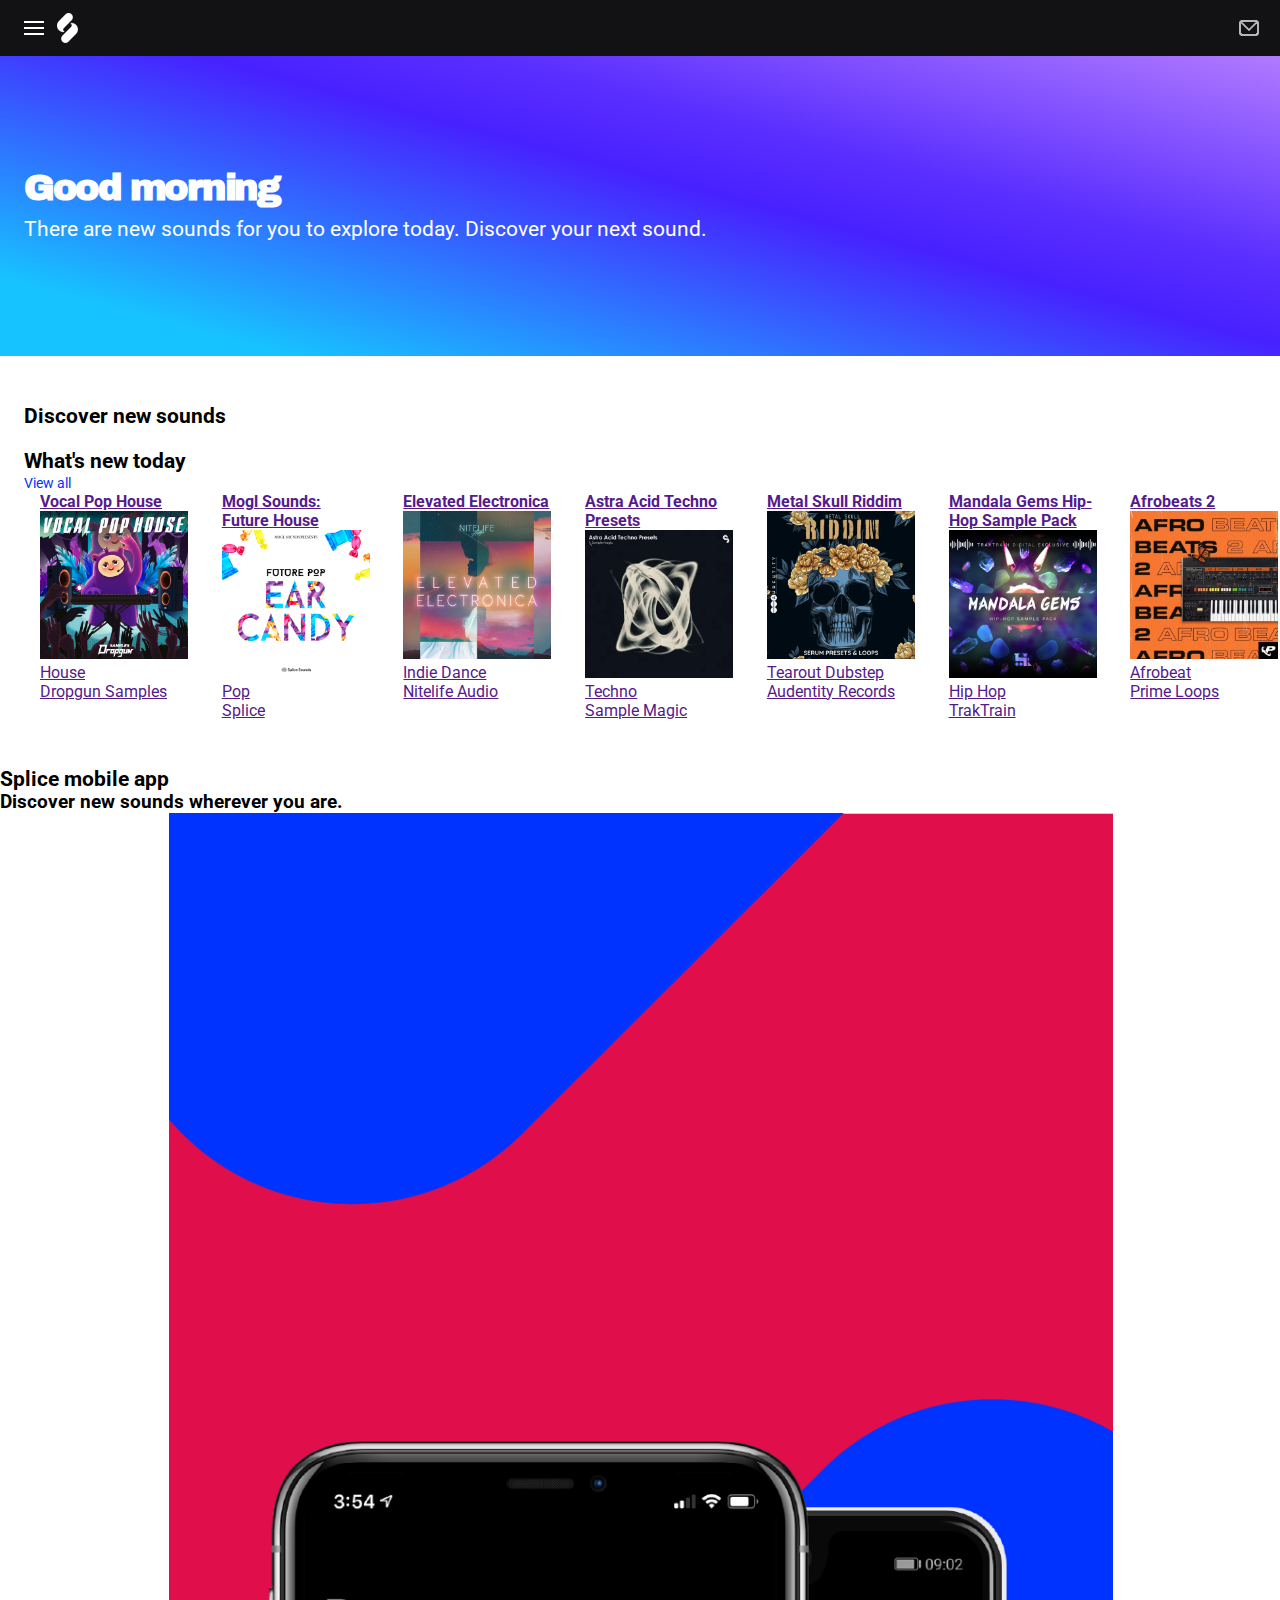
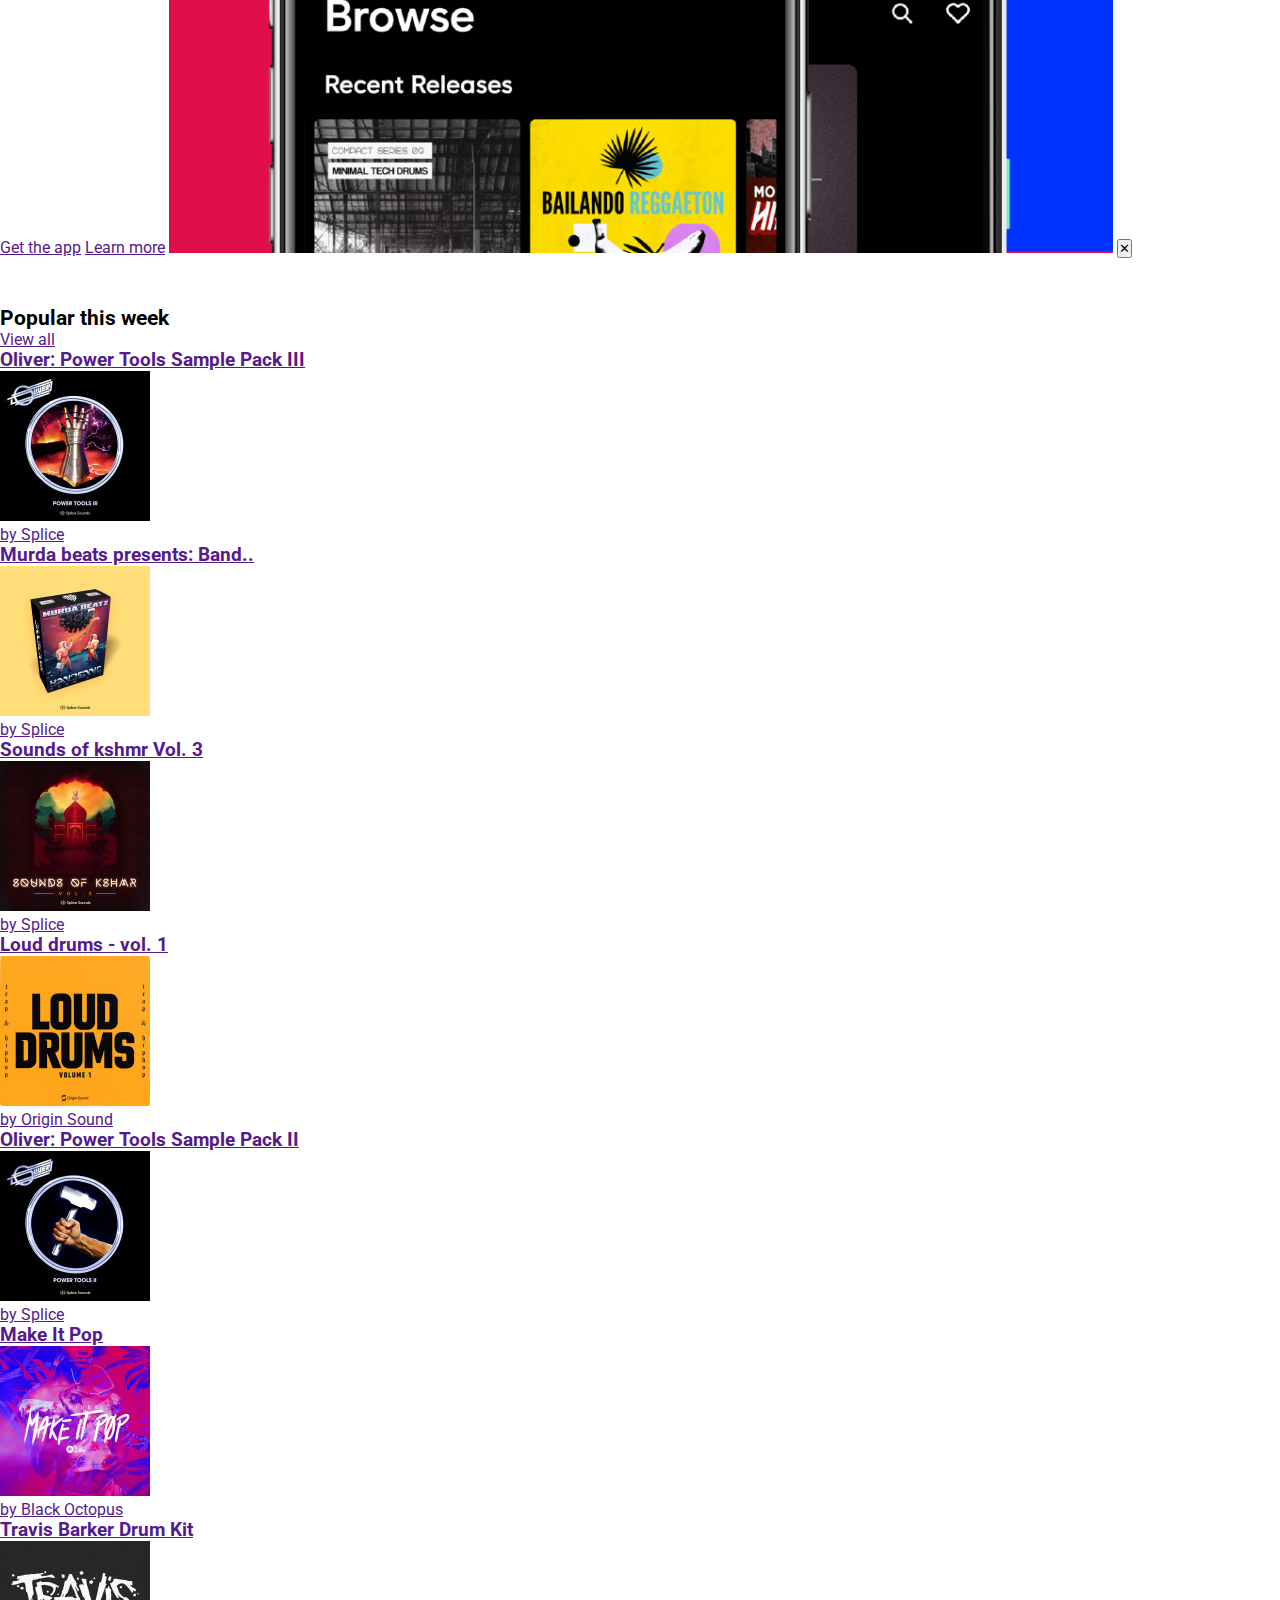
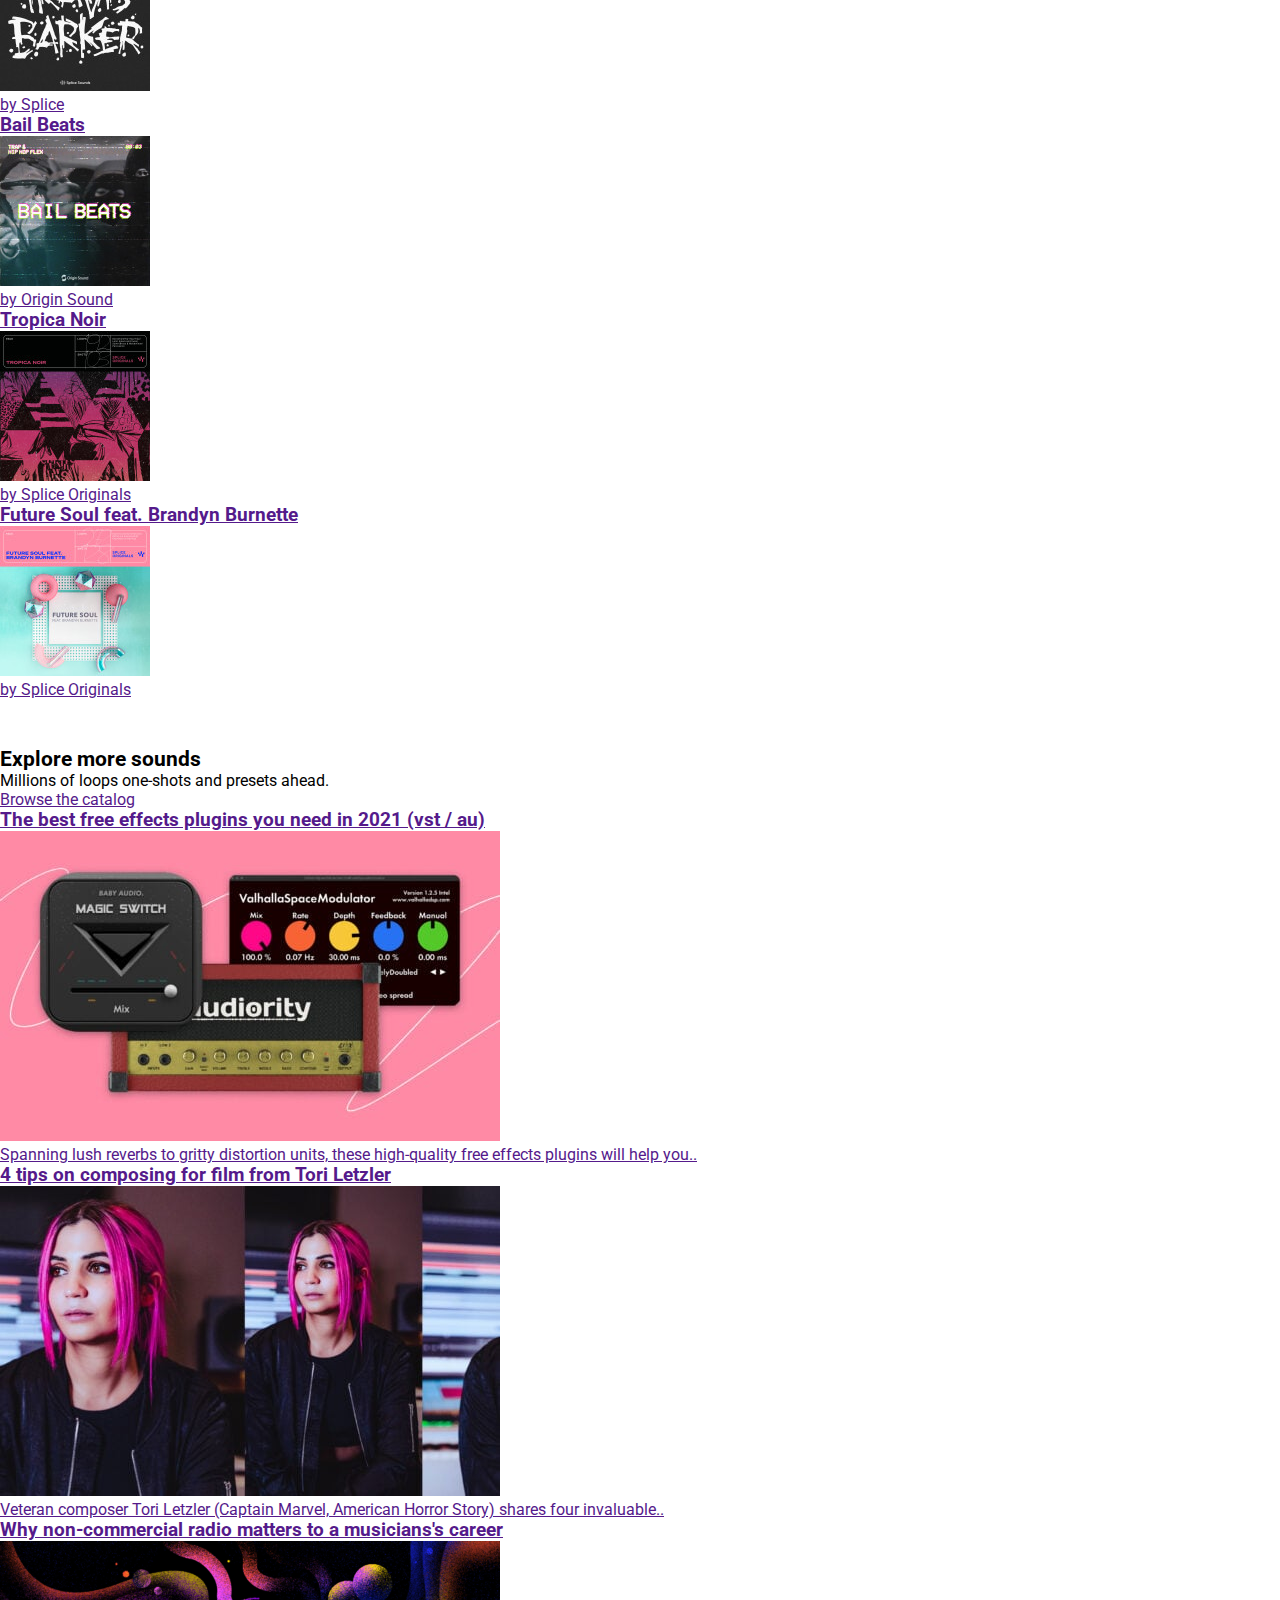
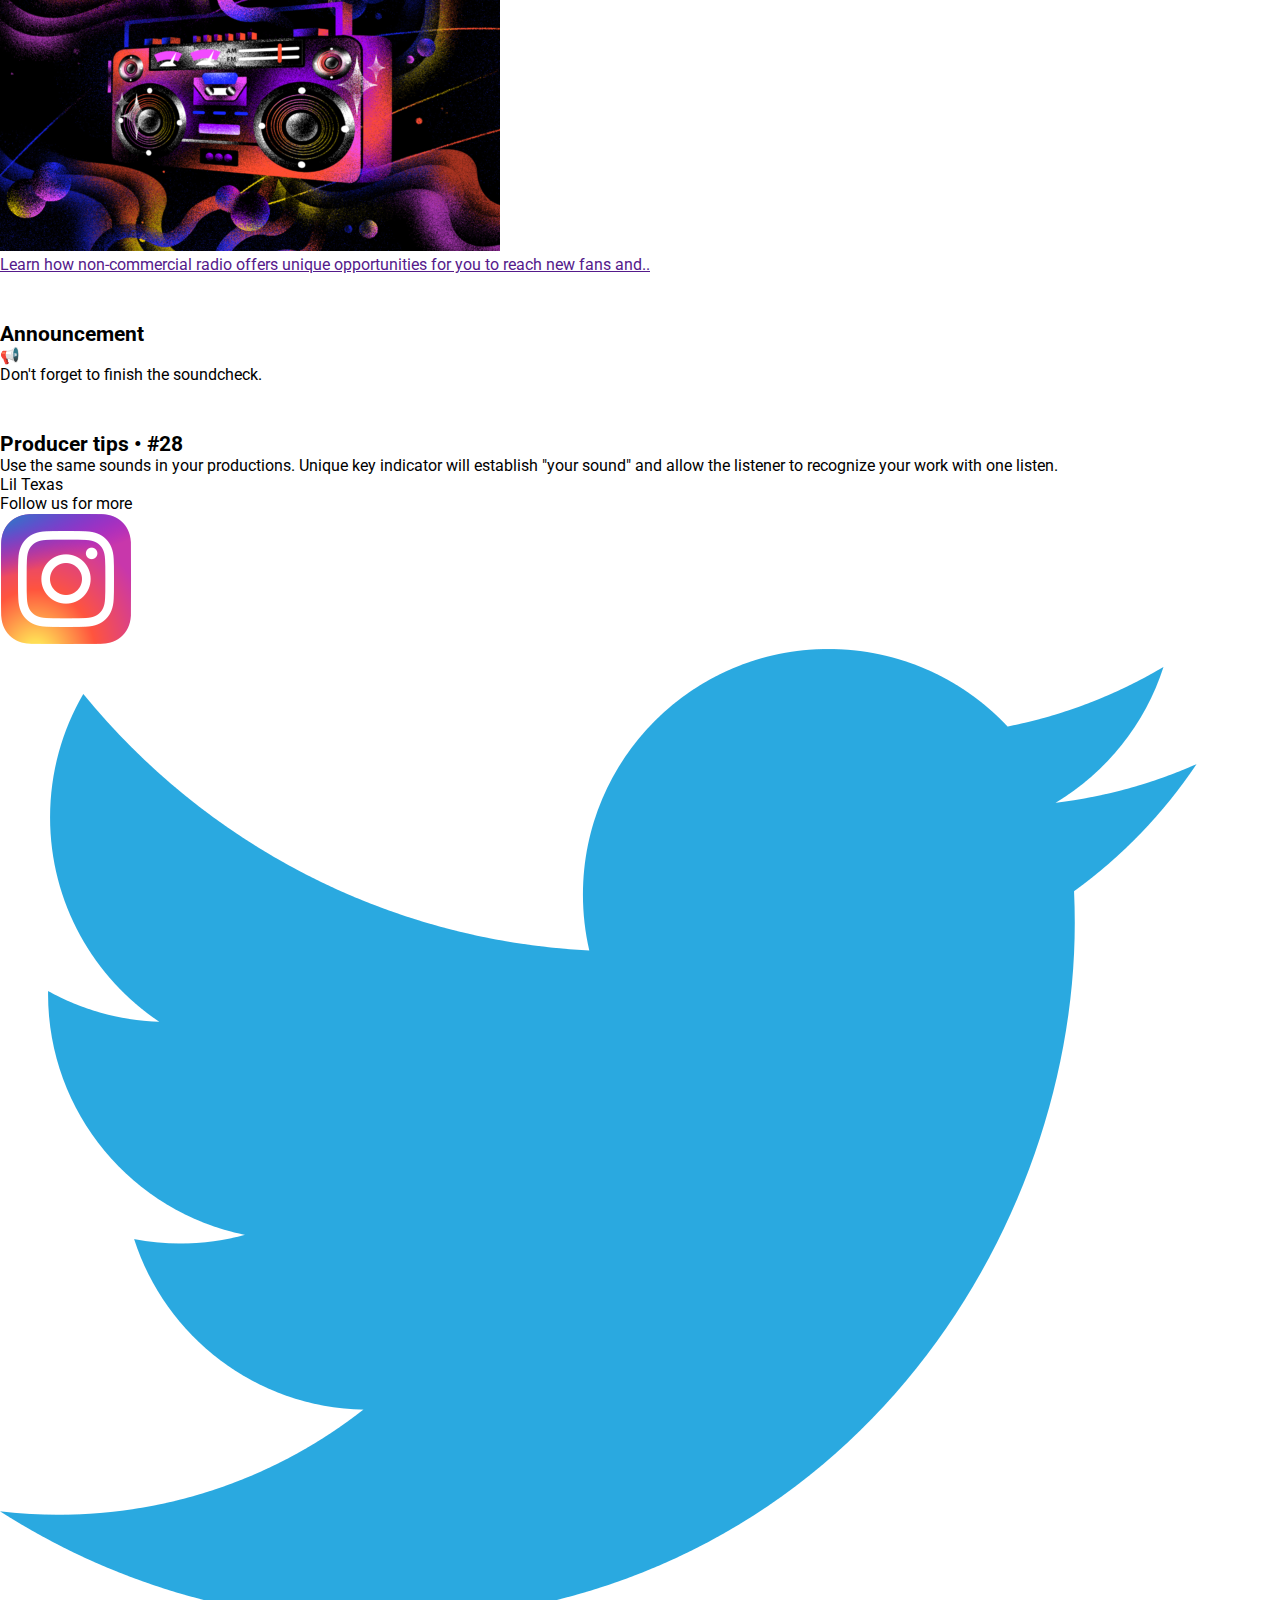
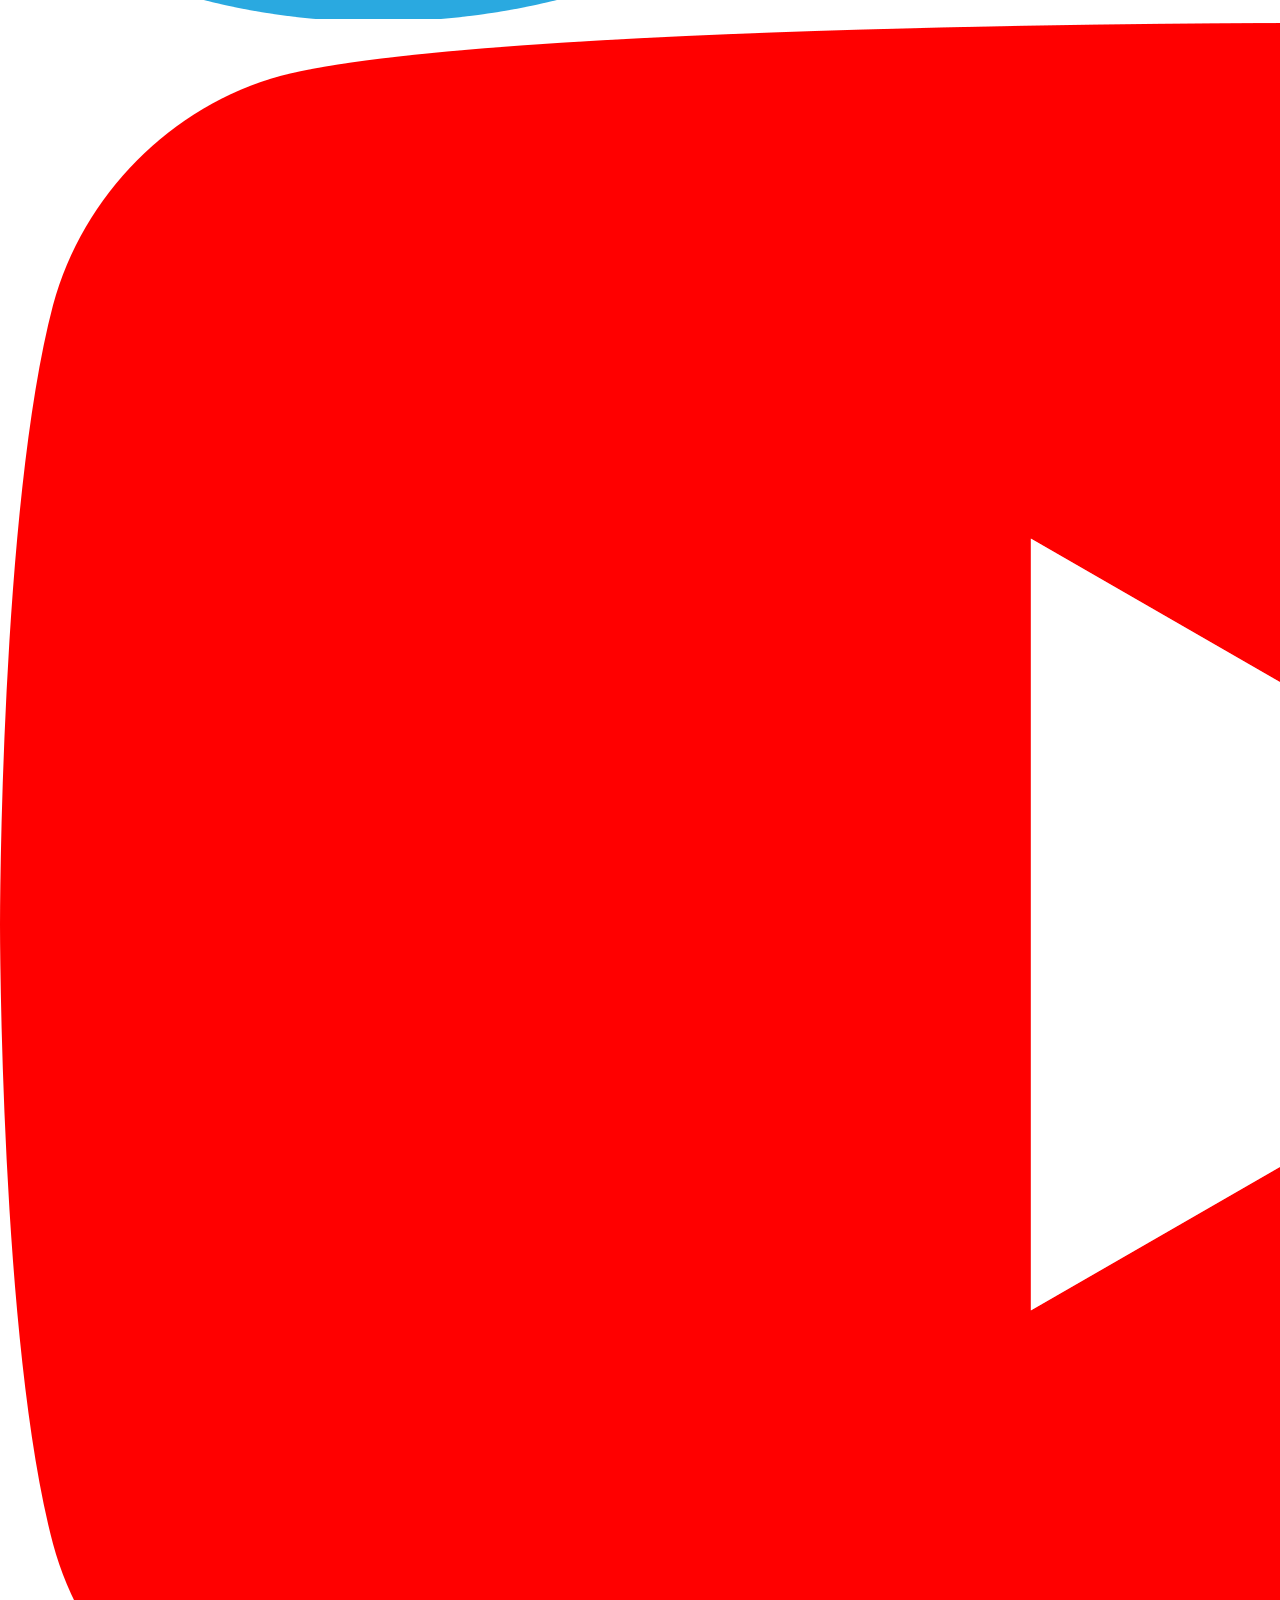
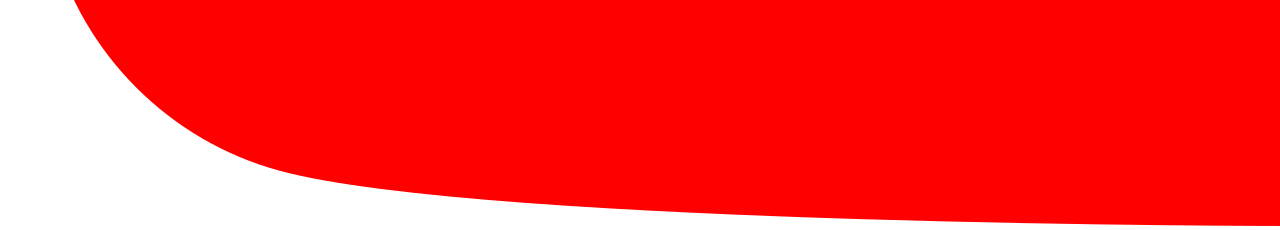
==== commit 80623e29: "Add files via upload" ====
--- a/index.html
+++ b/index.html
@@ -88,6 +88,42 @@
 						<p>Nitelife Audio</p>
 					</a>
 				</li>
+				<li>
+					<a href="">
+						<h4>Astra Acid Techno Presets</h4>
+						<img src="./images/home/astra-acid.jpg" 
+						alt="Astra Acid cover">
+						<p>Techno</p>
+						<p>Sample Magic</p>
+					</a>
+				</li>
+				<li>
+					<a href="">
+						<h4>Metal Skull Riddim</h4>
+						<img src="./images/home/riddim.jpg" 
+						alt="Metal Skull Riddim cover">
+						<p>Tearout Dubstep</p>
+						<p>Audentity Records</p>
+					</a>
+				</li>
+				<li>
+					<a href="">
+						<h4>Mandala Gems Hip-Hop Sample Pack</h4>
+						<img src="./images/home/mandala-gems.jpg" 
+						alt="Manala Gems cover">
+						<p>Hip Hop</p>
+						<p>TrakTrain</p>
+					</a>
+				</li>
+				<li>
+					<a href="">
+						<h4>Afrobeats 2</h4>
+						<img src="./images/home/afrobeat.jpg" 
+						alt="Afrobeats 2 cover">
+						<p>Afrobeat</p>
+						<p>Prime Loops</p>
+					</a>
+				</li>
 			</ul>
 		</section>
 
--- a/styles/style.css
+++ b/styles/style.css
@@ -3,7 +3,7 @@
 :root {
 --header-color: #121214;
 --background-color: #fff;
---button-blue: #0033FF;
+--main-blue: #0033FF;
 --almost-white: #FAFAFB;
 --font-white: #fff;
 --font-black: #000;
@@ -31,7 +31,6 @@
   align-items: center;
   gap: .8em;
   padding-left: 1.5em;
-  
 }
 
 header a {
@@ -63,7 +62,7 @@
   flex-direction: column;
   justify-content: center;
   height: 300px;
-  padding: 1.5em;
+  padding: 0 1.5em 0 1.5em;
   
 }
 .hero h1 {
@@ -90,14 +89,35 @@
 ####################################*/
 .new {
   margin-left: 1.5em;
+  position: relative;
 }
+
+.new h3 {
+  margin-top: 1em;
+  font-size: 1.3em;
+}
+
+.new h3 + a {
+  text-decoration: none;
+  color:var(--main-blue);
+  font-size: .9em;
+}
+
 .new ul {
   display: flex;
   gap: 2em;
   overflow-x: auto;
-  scroll-snap-type: x mandatory;
+  scroll-snap-type: x proximity;
   overscroll-behavior: none;
+  list-style-type: none;
+  margin-left: 1em;
 
+}
+
+.new li {
+  width: 180px;
+  display: flex;
+  order: 1;
 }
 
 .new img {
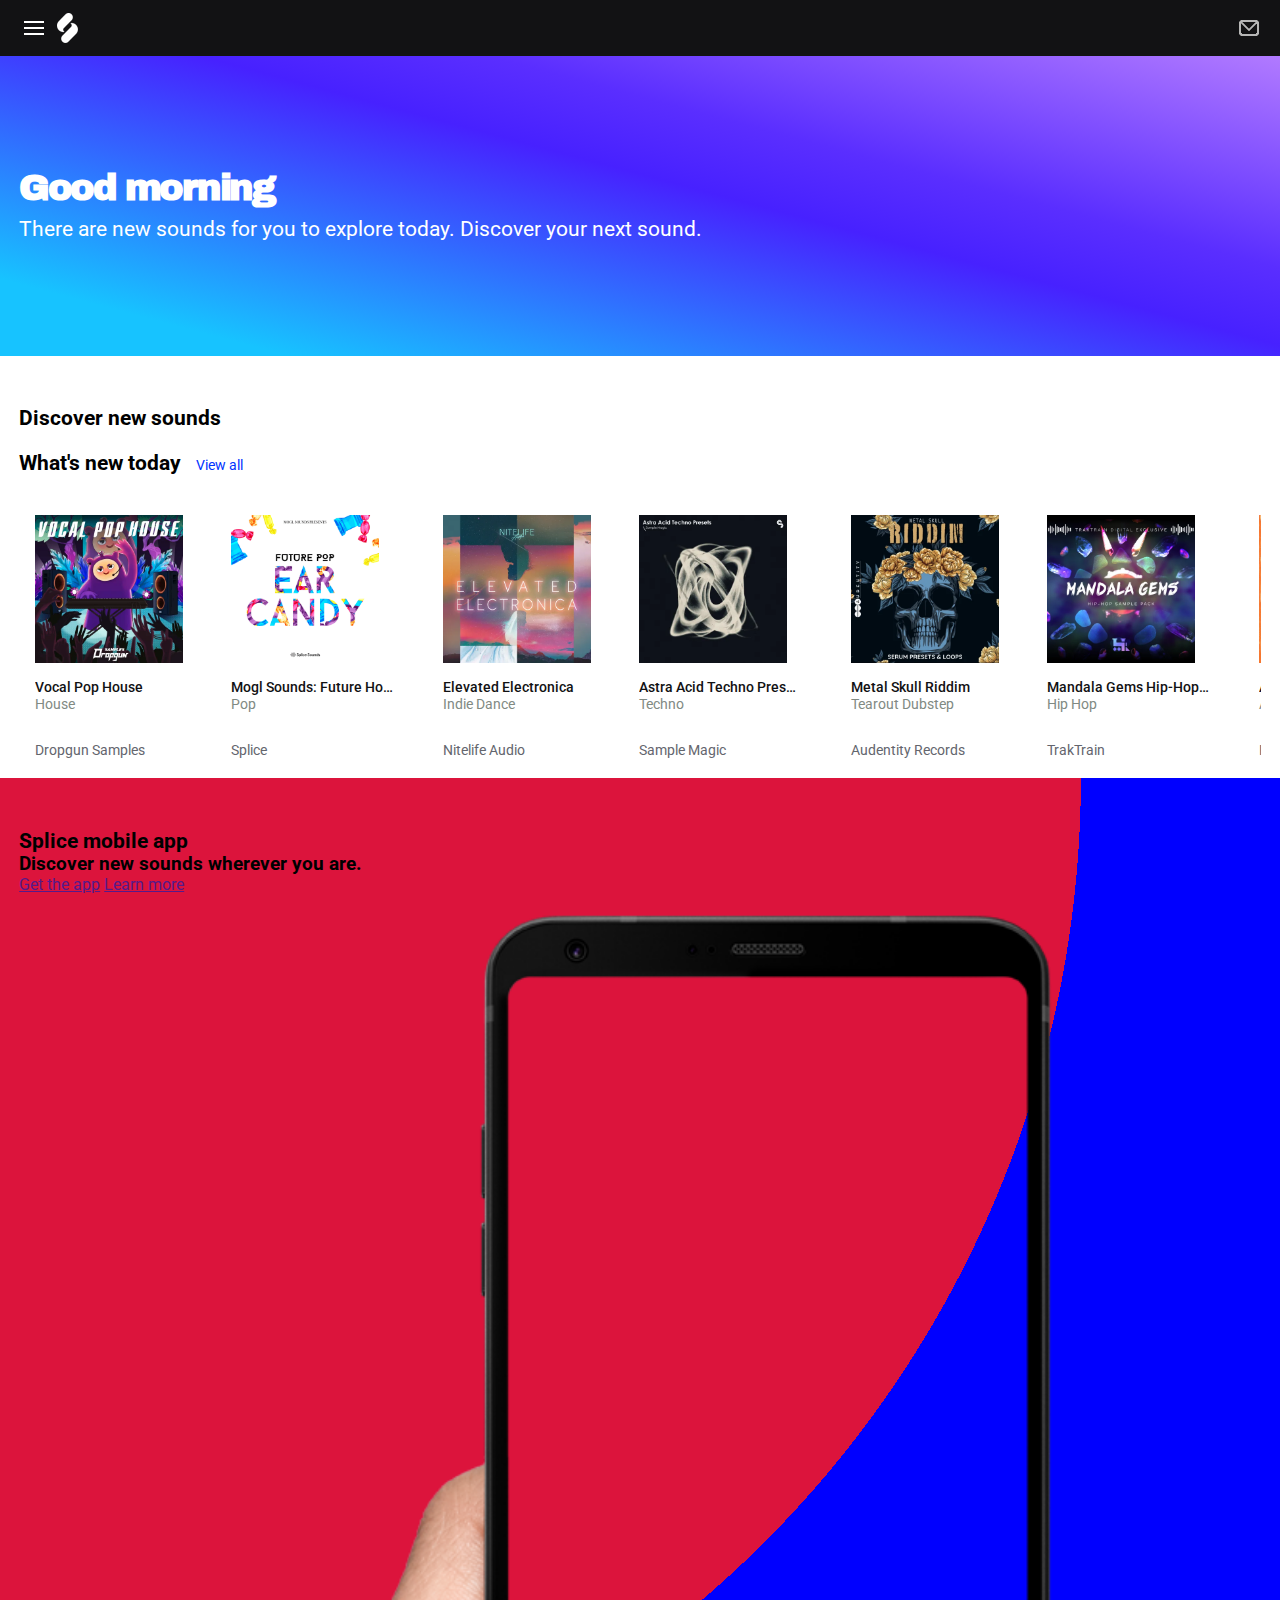
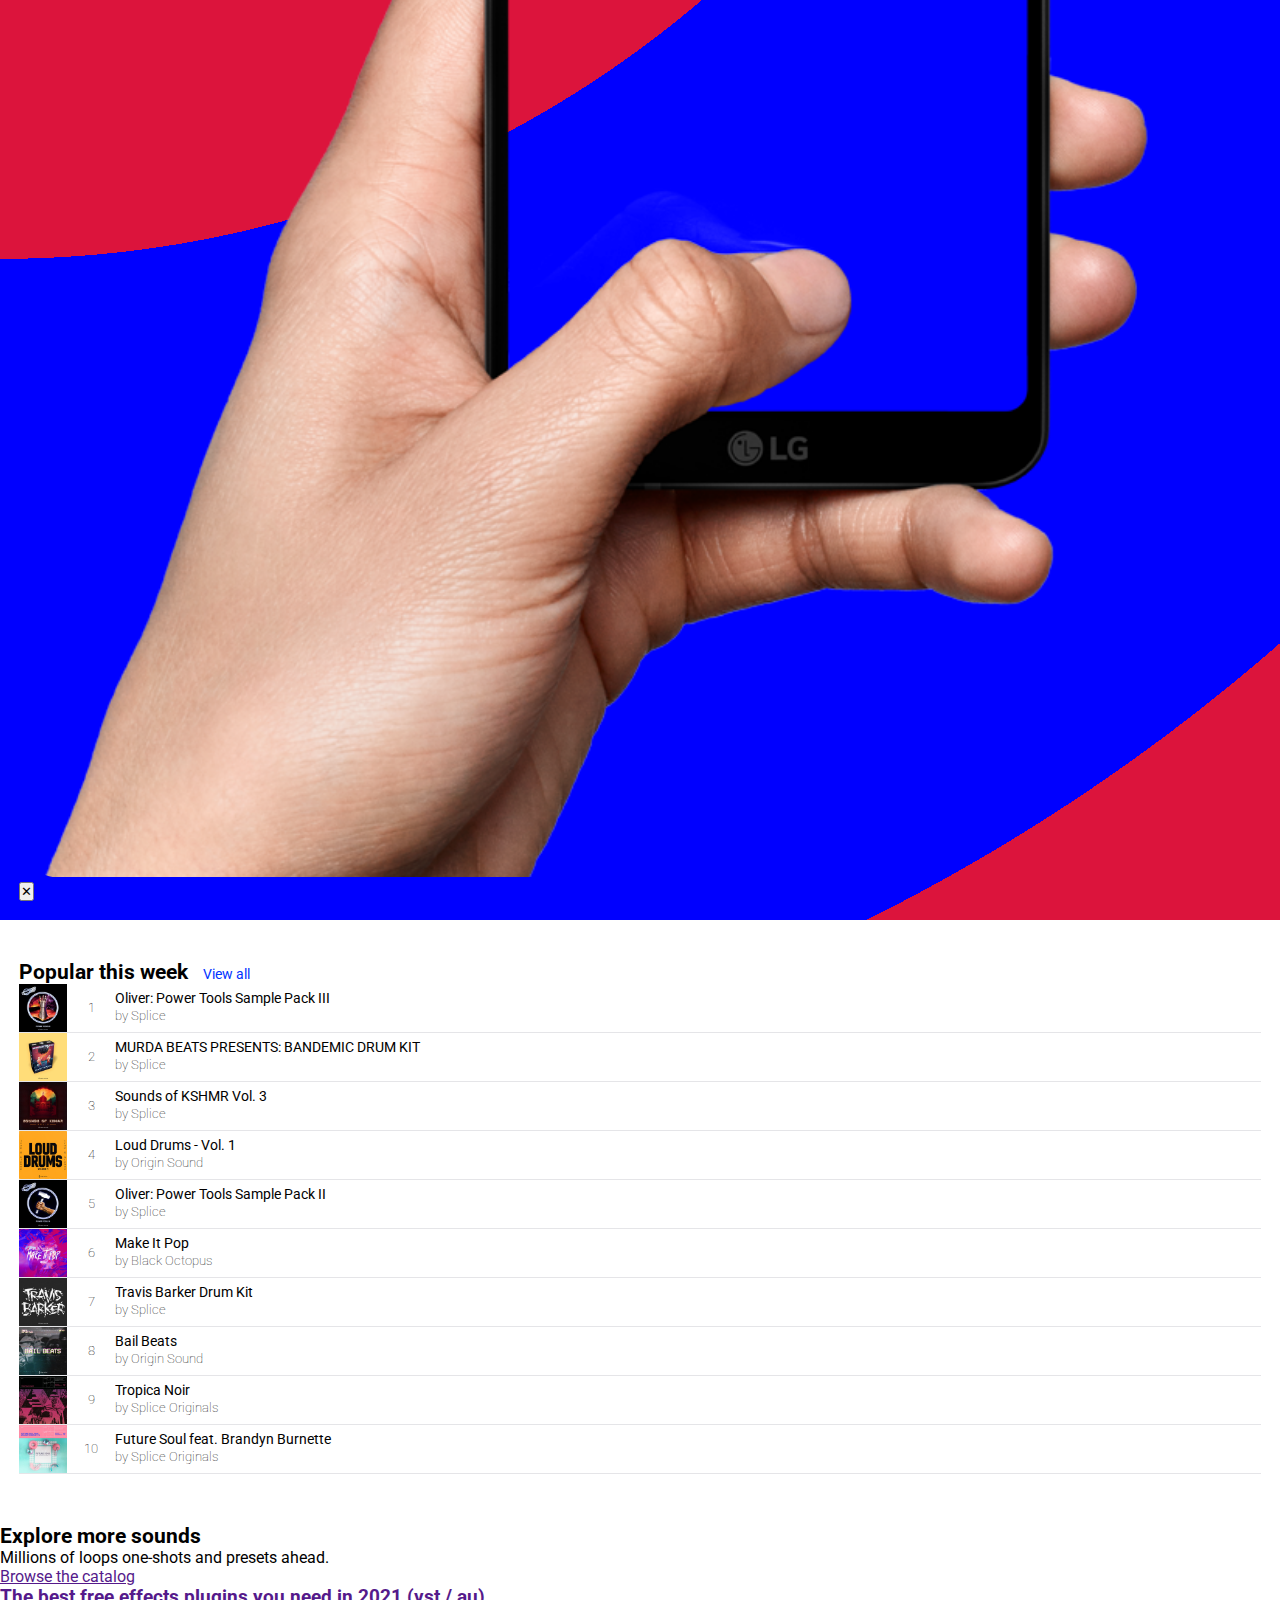
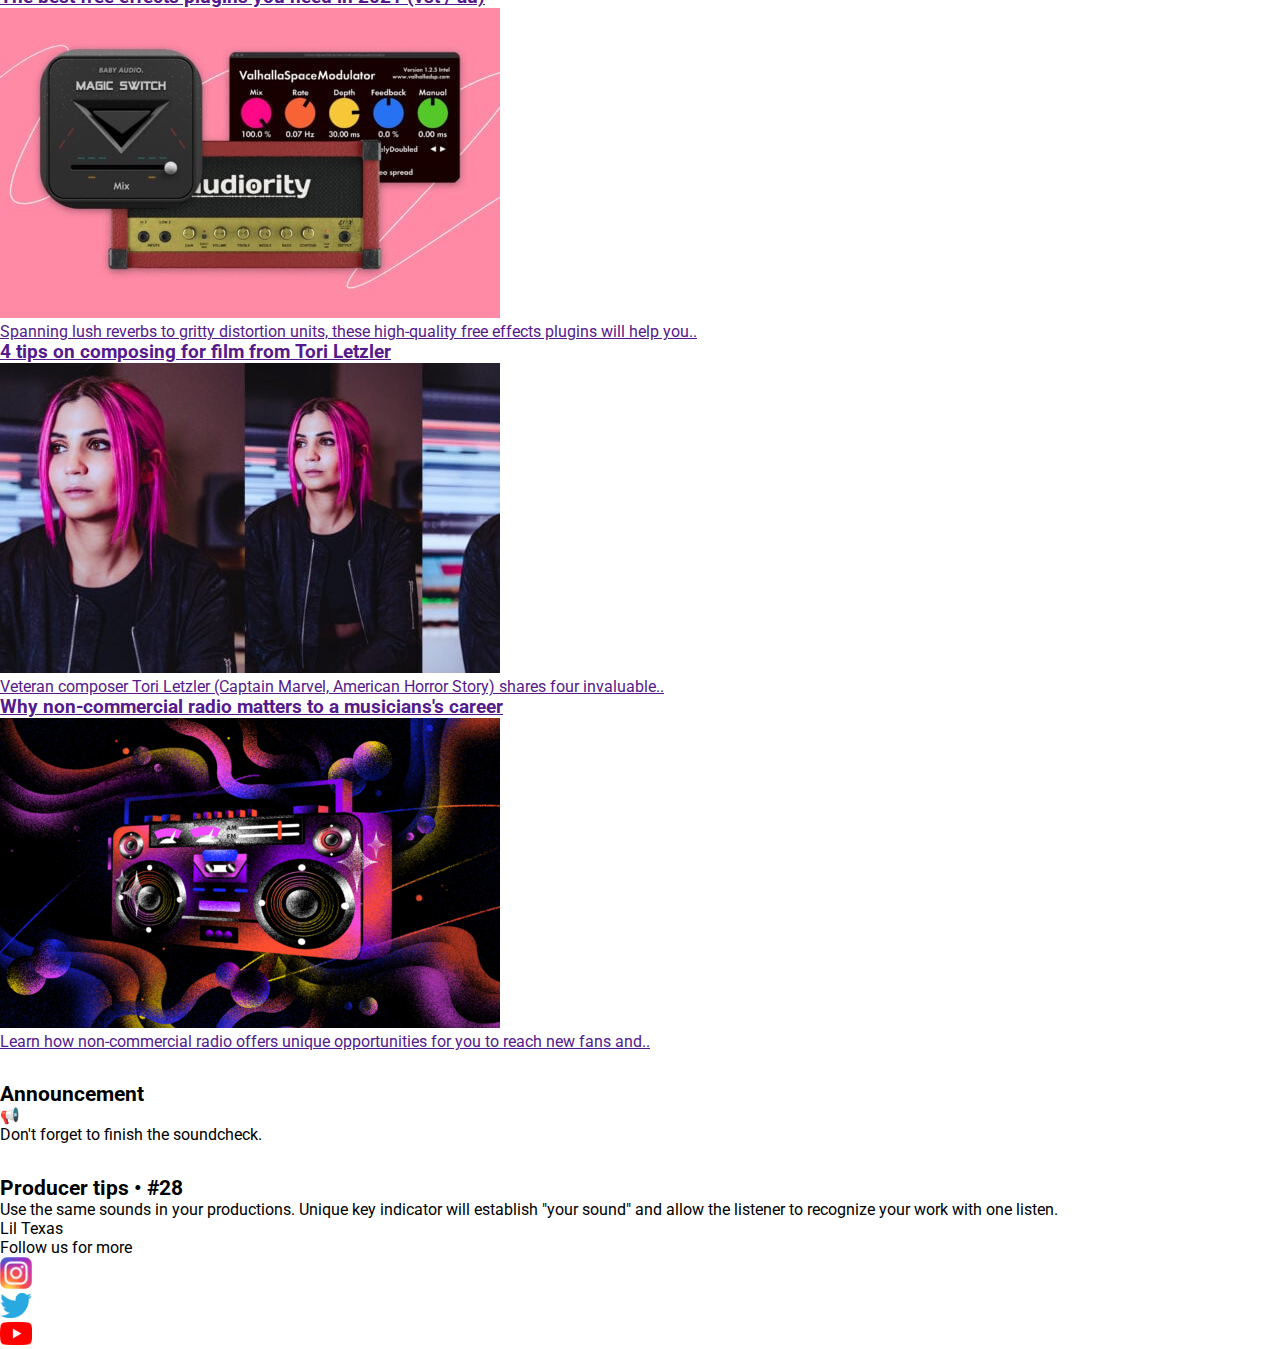
==== commit 1212f4b0: "Add files via upload" ====
--- a/index.html
+++ b/index.html
@@ -132,7 +132,7 @@
 			<h3>Discover new sounds wherever you are.</h3>
 			<a href="">Get the app</a>
 			<a href="">Learn more</a>
-			<img src="./images/home/mobileBanner-background-mobile_3x.png" alt="app showcase image">
+			<img src="./images/home/phone.png" alt="image of a phone">
 			<button>
 				<p>&#10005;</p>
 			</button>
@@ -152,7 +152,7 @@
 				</li>
 				<li>
 					<a href="">
-						<h3>Murda beats presents: Band..</h3>
+						<h3>Murda beats presents: Bandemic drum kit</h3>
 						<img src="./images/home/popular2.jpg" 
 						alt="Murda Beats Presents: Bandemic Drum Kit cover">
 						<p>by Splice</p>
@@ -160,7 +160,7 @@
 				</li>
 				<li>
 					<a href="">
-						<h3>Sounds of kshmr Vol. 3</h3>
+						<h3>Sounds of KSHMR Vol. 3</h3>
 						<img src="./images/home/popular3.jpg" 
 						alt="Sounds of KSHMR Vol. 3 cover">
 						<p>by Splice</p>
@@ -168,7 +168,7 @@
 				</li>
 				<li>
 					<a href="">
-						<h3>Loud drums - vol. 1</h3>
+						<h3>Loud Drums - Vol. 1</h3>
 						<img src="./images/home/popular4.jpg" 
 						alt="Loud Drums - Vol. 1 cover">
 						<p>by Origin Sound</p>
--- a/styles/style.css
+++ b/styles/style.css
@@ -7,6 +7,9 @@
 --almost-white: #FAFAFB;
 --font-white: #fff;
 --font-black: #000;
+--font-greygreen: #818A83;
+--font-greyblue: #63656D;
+--grey-light: #E5E5E8;
 }
 
 *, *::after, *::before {
@@ -18,8 +21,12 @@
 
 h2 {
   font-size: 1.3em;
-  margin-top: 2.3em;
-}
+  margin-top: 1.5em;
+}
+
+
+
+
 
 /*####################################
 ############### HEADER ###############
@@ -31,6 +38,9 @@
   align-items: center;
   gap: .8em;
   padding-left: 1.5em;
+  position: sticky;
+  top: 0;
+  z-index: 9999;
 }
 
 header a {
@@ -52,6 +62,10 @@
   position: fixed;
   left: -100%;
 }
+
+
+
+
 
 /*####################################
 ###### SECTION 1: GOOD MORNING #######
@@ -62,7 +76,7 @@
   flex-direction: column;
   justify-content: center;
   height: 300px;
-  padding: 0 1.5em 0 1.5em;
+  padding: 0 1.2em 0 1.2em;
   
 }
 .hero h1 {
@@ -84,42 +98,228 @@
   max-width: 100%;
 }
 
+
+
+
+
 /*####################################
 ### SECTION 2: DISCOVER NEW SOUNDS ###
 ####################################*/
 .new {
-  margin-left: 1.5em;
   position: relative;
-}
+  padding: 1.2em;
+}
+
 
 .new h3 {
   margin-top: 1em;
   font-size: 1.3em;
+  display: inline-block;
+  margin-right: .5em;
 }
 
 .new h3 + a {
   text-decoration: none;
   color:var(--main-blue);
   font-size: .9em;
+
 }
 
 .new ul {
   display: flex;
   gap: 2em;
   overflow-x: auto;
-  scroll-snap-type: x proximity;
+  scroll-snap-type: x mandatory;
   overscroll-behavior: none;
   list-style-type: none;
-  margin-left: 1em;
+  margin: 2.5em 0 0 0;
+  padding: 0 1em;
 
 }
 
 .new li {
   width: 180px;
+  scroll-snap-align: start;
+  padding-left: 1em;
+}
+
+.new h4 {
+  font-size: .9em;
+  font-weight: 500;
+  color:var(--header-color);
+  overflow: hidden;
+  white-space: nowrap;
+  text-overflow: ellipsis;
+}
+
+.new p {
+  font-size: .9em;
+  font-weight: 400;
+  color:var(--font-greygreen);
+}
+
+.new p + p {
+  color:var(--font-greyblue);
+  padding-top: 2em;
+}
+.new li a {
   display: flex;
-  order: 1;
-}
-
-.new img {
+  flex-direction: column;
+  text-decoration: none;
+}
+.new li img {
   width: 148px;
-}
+  order: -1;
+  padding-bottom: 1em;
+}
+
+
+
+
+
+/*####################################
+######### SECTION 3: APP AD ##########
+####################################*/
+.app {
+  padding: 1.2em;
+  position: relative;
+  background: repeating-radial-gradient(circle at top left, crimson 0%, crimson 50%, blue 50%, blue 90%);
+              
+}
+
+.app img {
+  width:100%;
+  border-radius: 3%;
+}
+
+
+
+
+
+/*####################################
+######### SECTION 4: POPULAR #########
+####################################*/
+.popular {
+  padding: 1.2em;
+}
+
+.popular h2 {
+  margin-top: 1em;
+  font-size: 1.3em;
+  display: inline-block;
+  margin-right: .5em;
+}
+
+.popular h2 + a {
+  text-decoration: none;
+  color:var(--main-blue);
+  font-size: .9em;
+}
+
+.popular ol {
+  margin: 0;
+  padding: 0;
+  list-style: none;
+
+  counter-reset: popular;
+}
+
+.popular ol li {
+  counter-increment: popular;
+  border-bottom: solid 1px var(--grey-light);
+
+
+}
+
+.popular li a {
+  display:grid;
+  grid-template-columns: 3em 3em 1fr;
+  grid-template-rows: 50% 50%;
+  text-decoration: none;
+  
+  color: black;
+}
+
+.popular a img {
+  grid-column-start: 1;
+  grid-row-start: 1;
+  grid-row-end: 3;
+
+  width: 100%;
+}
+
+.popular a h3 {
+  grid-column-start: 3;
+  grid-row-start: 1;
+  margin: 0;
+  overflow: hidden;
+  white-space: nowrap;
+  text-overflow: ellipsis;
+  font-weight: normal;
+  font-size: .9em;
+  padding: 0.4em 0 0 0;
+}
+
+.popular ol li:nth-child(2) a h3 {
+  text-transform: uppercase;
+}
+
+.popular a h3:active {
+  text-decoration: underline;
+}
+
+.popular a p {
+  grid-column-start: 3;
+  grid-row-start: 2;
+  margin: 0;
+
+  font-size: 0.8em;
+  font-weight: lighter;
+}
+
+.popular li a::before {
+  content: counter(popular);
+  font-size: 2em;
+  justify-self: center;
+  align-self: center;
+
+  grid-row-start: 1;
+  grid-row-end: 3;
+
+  font-size: 0.8em;
+  font-weight: lighter;
+}
+
+
+
+
+/*####################################
+######### SECTION 5: EXPLORE #########
+####################################*/
+
+
+
+
+
+/*####################################
+####### SECTION 6: ANNOUNCEMENT ######
+####################################*/
+
+
+
+
+
+/*####################################
+########## SECTION 7: TIPS ###########
+####################################*/
+
+
+
+
+
+/*####################################
+############### FOOTER ###############
+####################################*/
+footer img {
+  width: 2em;
+}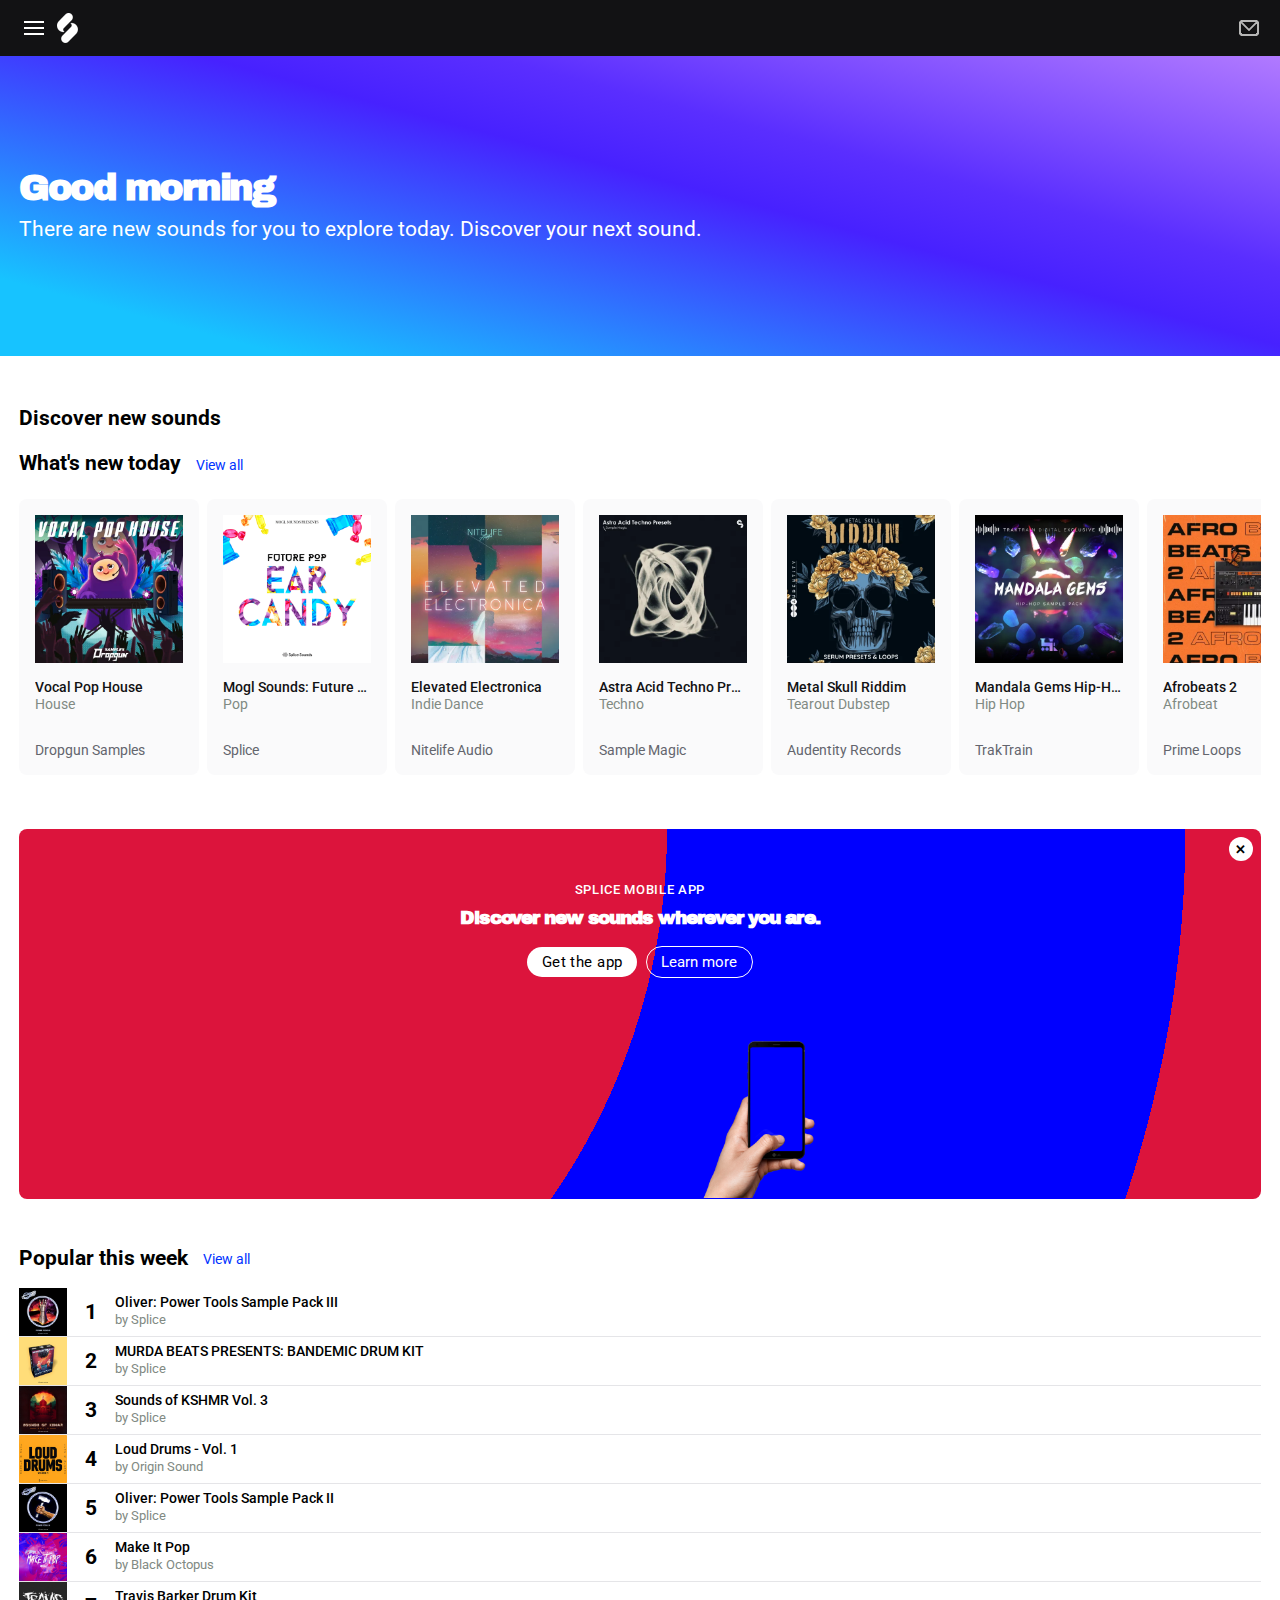
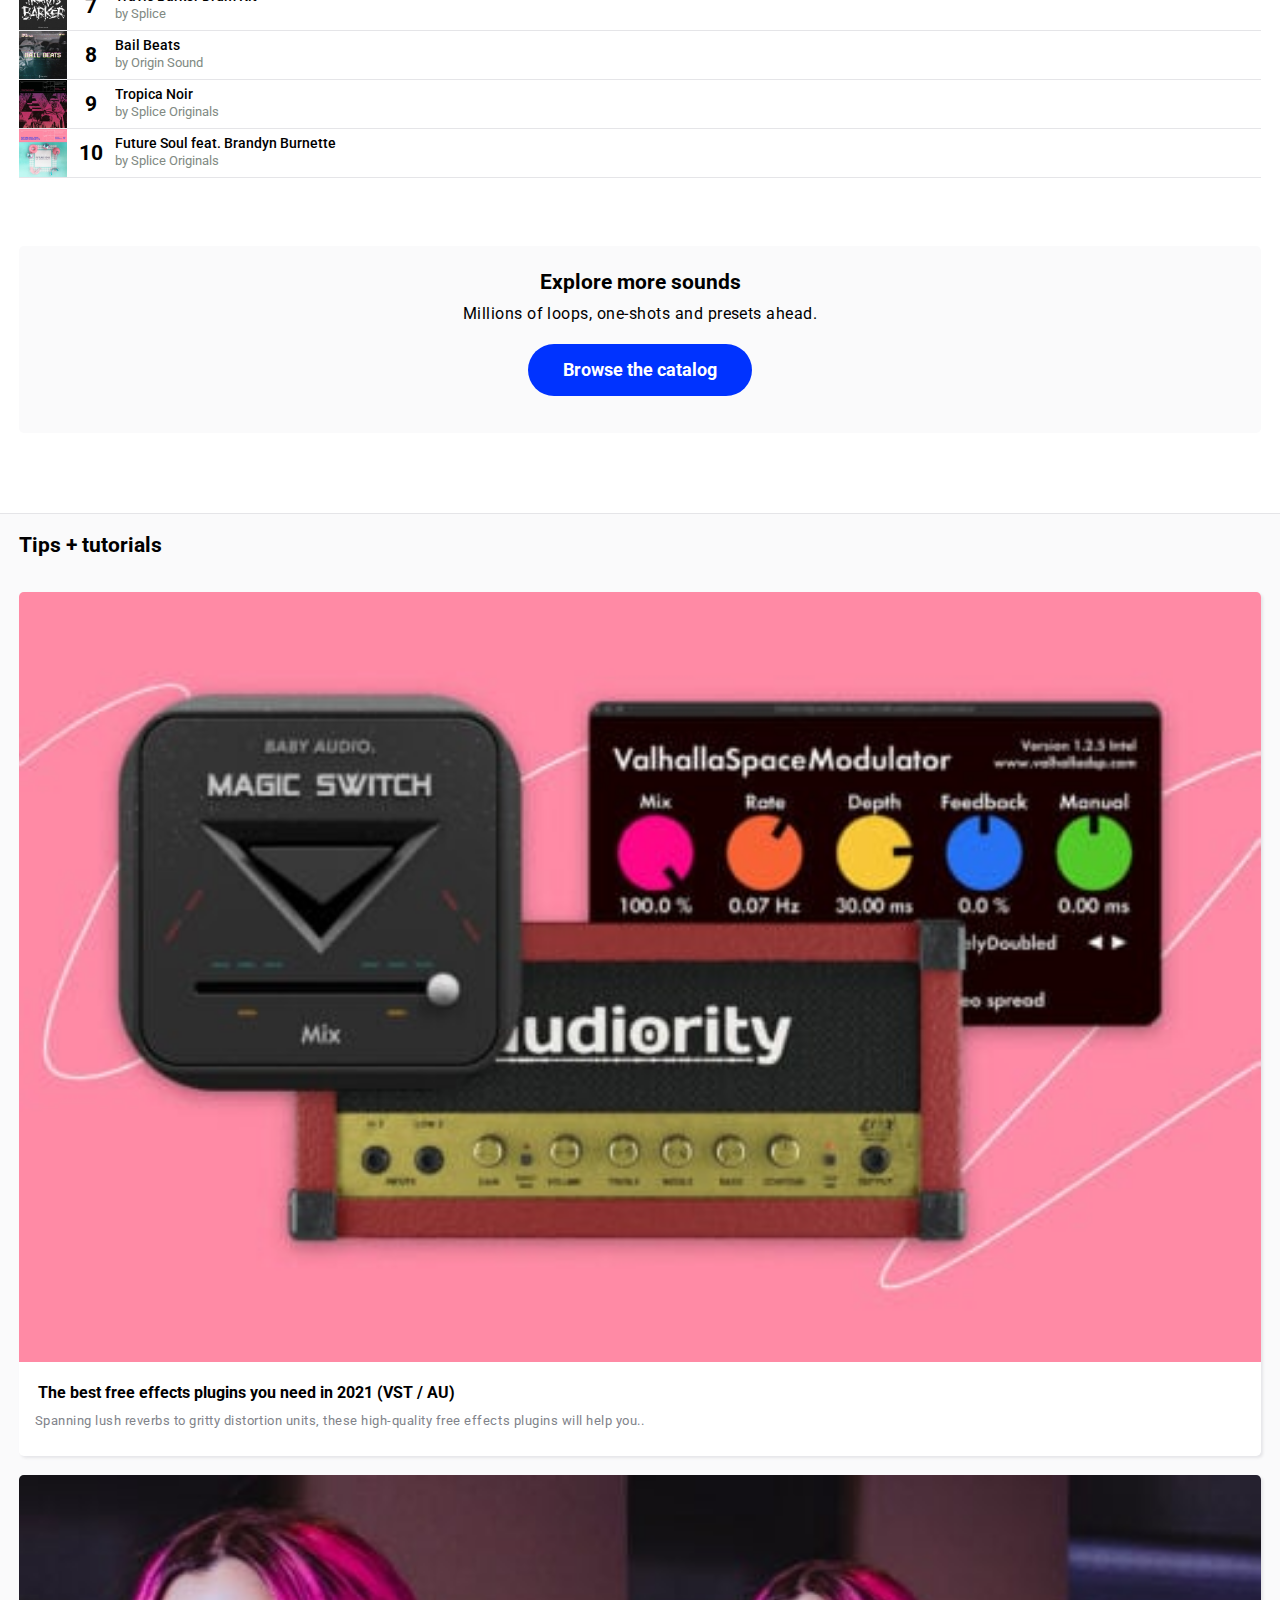
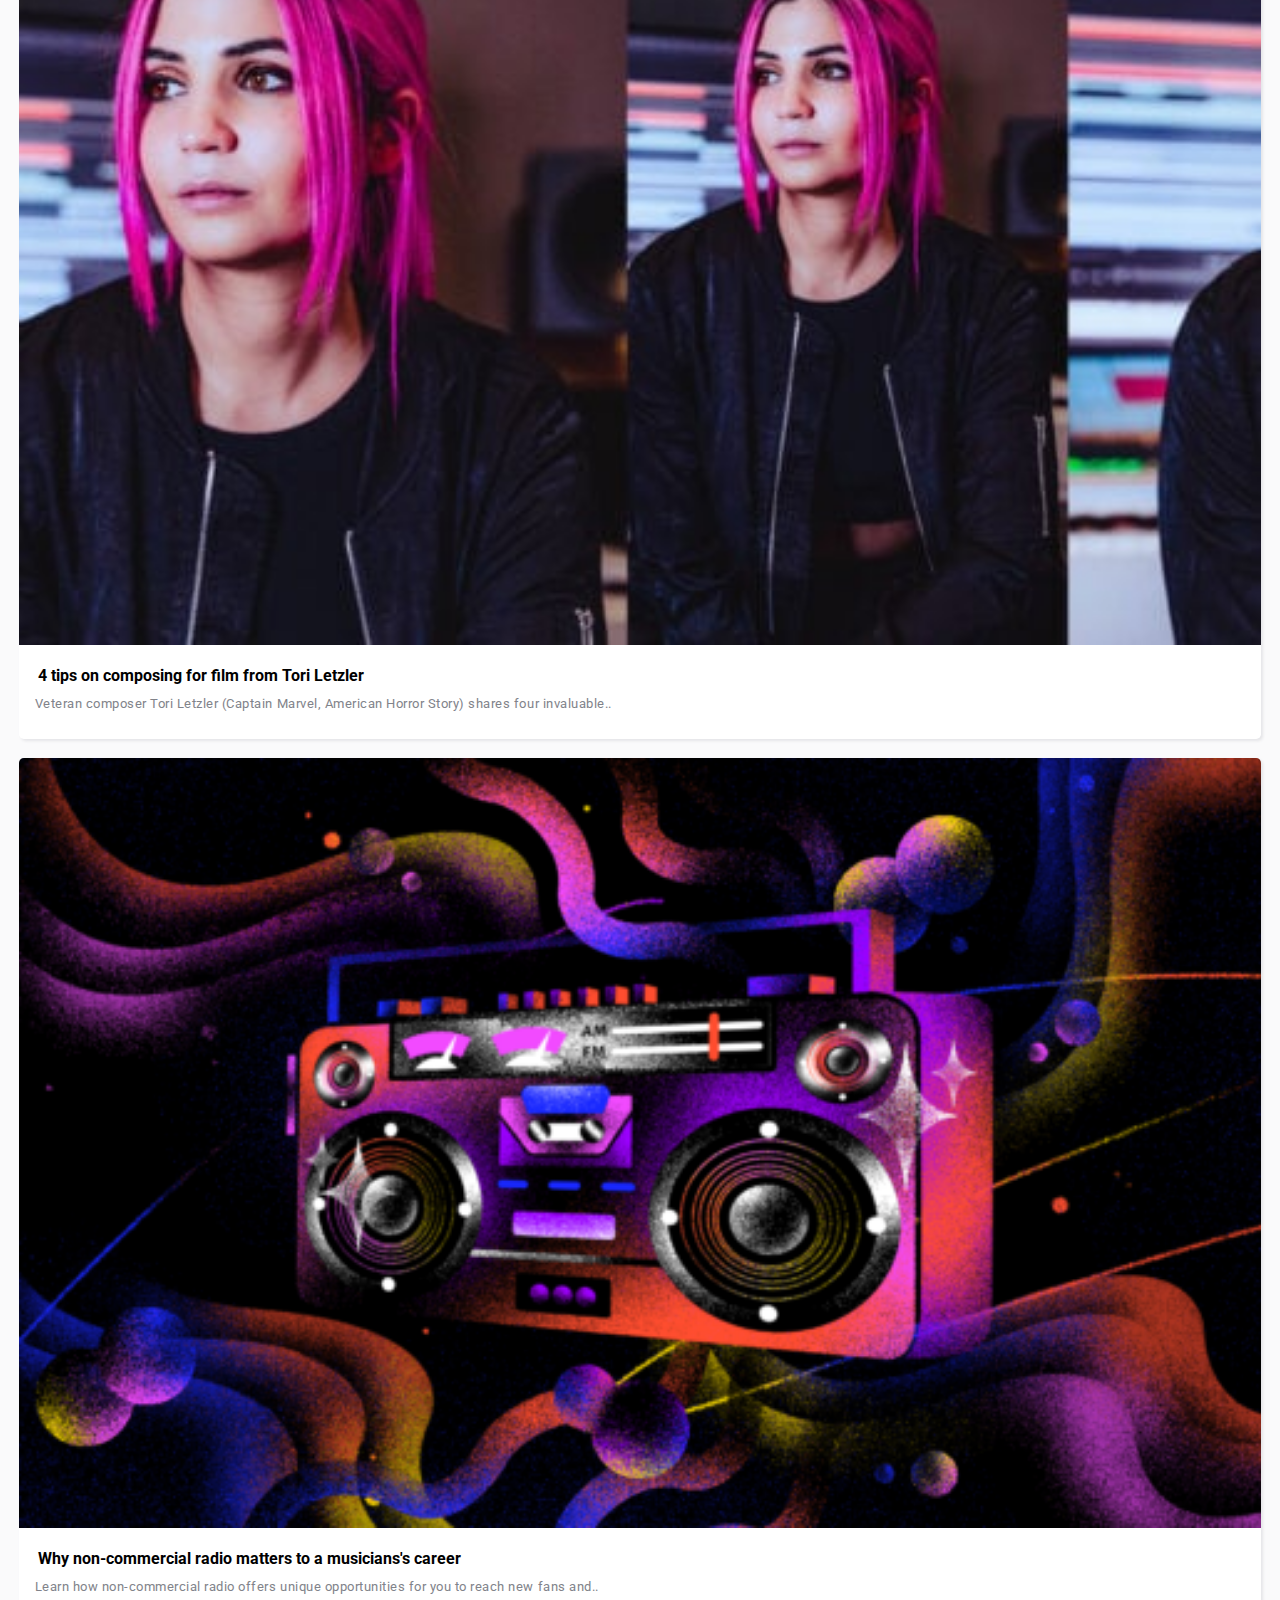
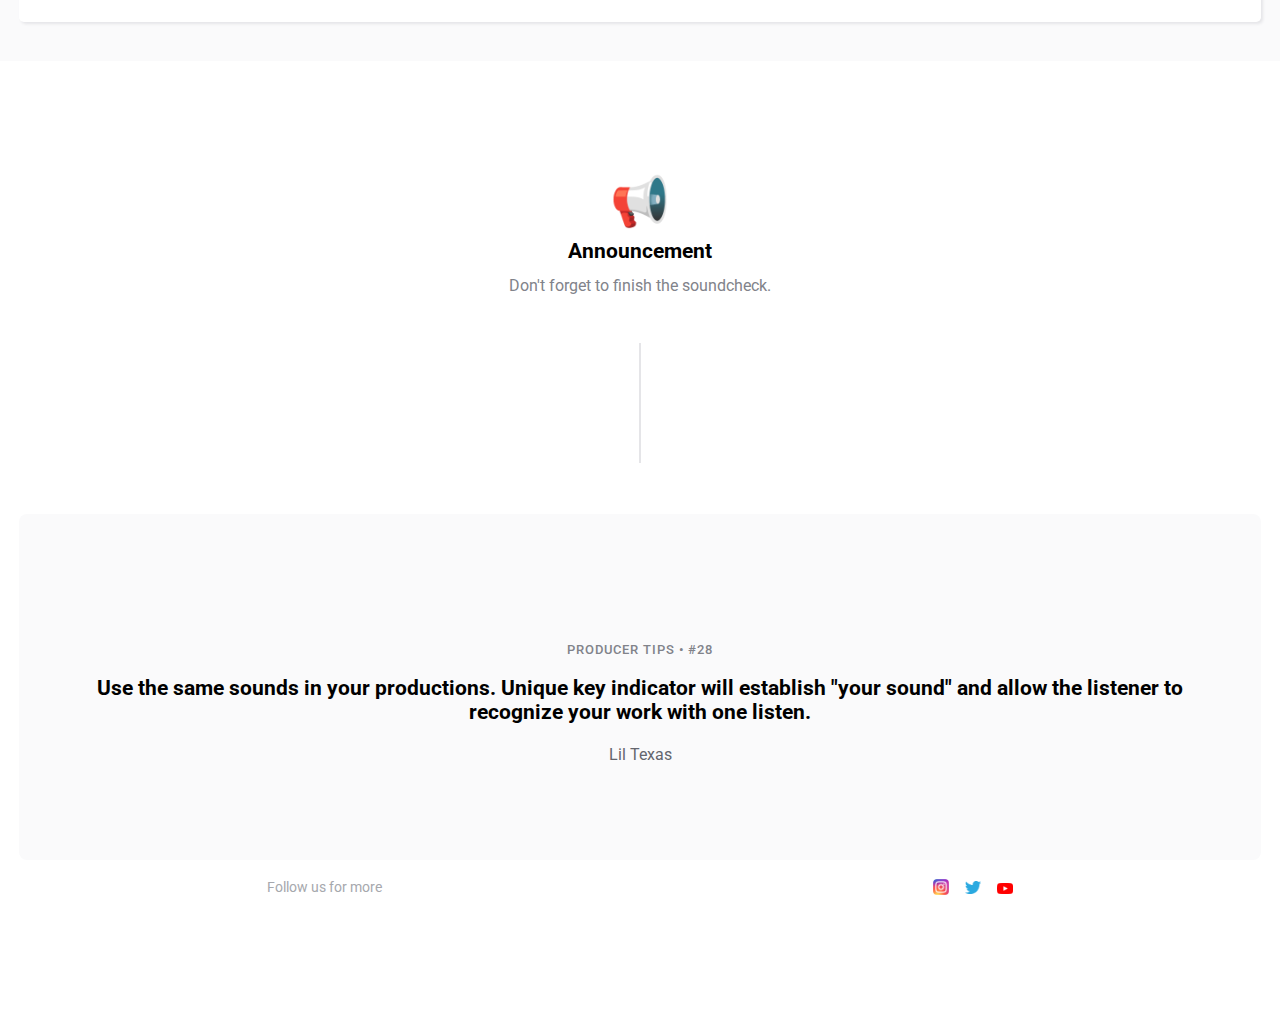
==== commit 3446d165: "Add files via upload" ====
--- a/index.html
+++ b/index.html
@@ -227,16 +227,17 @@
 
 		<section class="explore">
 			<h2>Explore more sounds</h2>
-			<p>Millions of loops one-shots and presets ahead.</p>
+			<p>Millions of loops, one-shots and presets ahead.</p>
 			<a href="">Browse the catalog</a>
 		</section>
 
-		<section>
+		<section class="tutorials">
+			<h2>Tips + tutorials</h2>
 			<ul>
 				<li>
 					<a href="">
 						<h3>The best free effects plugins you need 
-							in 2021 (vst / au)</h3>
+							in 2021 <span>(vst / au)</span></h3>
 						<img src="./images/home/tips1-500x310.jpg" alt="a bunch effect plugins">
 						<time></time>
 						<p>Spanning lush reverbs to gritty distortion 
@@ -273,6 +274,7 @@
 			<h2>Announcement</h2>
 			<p>📢</p>
 			<p>Don't forget to finish the soundcheck.</p>
+			<div></div>
 		</section>
 
 		<section class="tips">
--- a/styles/style.css
+++ b/styles/style.css
@@ -9,7 +9,9 @@
 --font-black: #000;
 --font-greygreen: #818A83;
 --font-greyblue: #63656D;
+--font-grey: #81838a;
 --grey-light: #E5E5E8;
+--footer-grey: #a6a8ad;
 }
 
 *, *::after, *::before {
@@ -17,11 +19,6 @@
   margin: 0;
   padding: 0;
   font-family: 'roboto', 'sans-serif';
-}
-
-h2 {
-  font-size: 1.3em;
-  margin-top: 1.5em;
 }
 
 
@@ -59,10 +56,54 @@
 }
 
 nav {
-  position: fixed;
-  left: -100%;
-}
-
+  position: absolute;
+  top: 0;
+  left: 0;
+  background-color:var(--header-color);
+  height: 667px;
+  width: 250px;
+
+  transform: translateX(-100%);
+  transition:.5s;
+}
+
+nav.toonNav {
+  transform: translateX(0%);
+}
+
+nav > a {
+  display: flex;
+  flex-flow: row wrap;
+  text-decoration: none;
+  padding: 1.2em;
+  color:var(--footer-grey);
+  
+}
+
+nav a h2 {
+  color:var(--font-white);
+  font-size: 1.3em;
+}
+
+nav a img {
+  order: -1;
+  width: 3em;
+  border: solid 3px var(--footer-grey);
+  border-radius: 2em;
+  margin-right: .8em;
+}
+
+nav ul:first-of-type {
+  margin-bottom: 4em;
+}
+nav ul li {
+  margin: 0 0 1em 1.2em;
+  list-style: none;
+}
+nav li a {
+  color:var(--footer-grey);
+  text-decoration: none;
+}
 
 
 
@@ -101,7 +142,6 @@
 
 
 
-
 /*####################################
 ### SECTION 2: DISCOVER NEW SOUNDS ###
 ####################################*/
@@ -110,6 +150,10 @@
   padding: 1.2em;
 }
 
+.new h2 {
+  font-size: 1.3em;
+  margin-top: 1.5em;
+}
 
 .new h3 {
   margin-top: 1em;
@@ -132,15 +176,17 @@
   scroll-snap-type: x mandatory;
   overscroll-behavior: none;
   list-style-type: none;
-  margin: 2.5em 0 0 0;
+  margin: 1.5em 0 1em 0;
   padding: 0 1em;
-
 }
 
 .new li {
   width: 180px;
   scroll-snap-align: start;
-  padding-left: 1em;
+  padding: 1em;
+  background-color:var(--almost-white);
+  border-radius: .5em;
+  margin-right: -1.5em;
 }
 
 .new h4 {
@@ -162,11 +208,13 @@
   color:var(--font-greyblue);
   padding-top: 2em;
 }
+
 .new li a {
   display: flex;
   flex-direction: column;
   text-decoration: none;
 }
+
 .new li img {
   width: 148px;
   order: -1;
@@ -176,24 +224,77 @@
 
 
 
-
 /*####################################
 ######### SECTION 3: APP AD ##########
 ####################################*/
 .app {
+  margin: 1.2em;
   padding: 1.2em;
   position: relative;
   background: repeating-radial-gradient(circle at top left, crimson 0%, crimson 50%, blue 50%, blue 90%);
-              
+  border-radius: .5em;
+  height: 369.6px;
+  color:var(--font-white);
+  text-align: center;     
 }
 
 .app img {
-  width:100%;
-  border-radius: 3%;
-}
-
-
-
+  width: 125px;
+  position: absolute;
+  bottom: .03em;
+  right: 35%;
+}
+
+.app h2 {
+  text-transform: uppercase;
+  font-weight: 500;
+  text-align: center;
+  font-size: smaller;
+  letter-spacing: .05em;
+  margin: 2.5em 0 .8em 0;
+}
+
+.app h3 {
+  font-family: 'Archivo Black', 'Roboto';
+  letter-spacing: -.05em;
+  text-align: center;
+  margin-bottom: 1.3em;
+}
+
+.app a:nth-of-type(1) {
+  text-decoration: none;
+  color:var(--font-black);
+  background-color:var(--background-color);
+  padding: .4em 1em;
+  border-radius: 2em;
+  font-size: .92em;
+  font-weight: 400;
+  letter-spacing: .03em;
+  margin-right: .3em;
+}
+
+.app a:nth-of-type(2) {
+  text-decoration: none;
+  color:var(--font-white);
+  padding: .4em 1em;
+  border-radius: 2em;
+  font-size: .92em;
+  font-weight: 400;
+  border: solid 1px var(--font-white);
+}
+
+.app button {
+  position: absolute;
+  background-color:var(--background-color);
+  color:var(--font-black);
+  font-weight: 600;
+  border-radius: 2em;
+  right: .6em;
+  top: .6em;
+  border: none;
+  width: 1.8em;
+  height: 1.8em;
+}
 
 
 /*####################################
@@ -204,10 +305,9 @@
 }
 
 .popular h2 {
-  margin-top: 1em;
   font-size: 1.3em;
   display: inline-block;
-  margin-right: .5em;
+  margin: .4em .5em .9em 0;
 }
 
 .popular h2 + a {
@@ -220,15 +320,12 @@
   margin: 0;
   padding: 0;
   list-style: none;
-
   counter-reset: popular;
 }
 
 .popular ol li {
   counter-increment: popular;
   border-bottom: solid 1px var(--grey-light);
-
-
 }
 
 .popular li a {
@@ -236,15 +333,13 @@
   grid-template-columns: 3em 3em 1fr;
   grid-template-rows: 50% 50%;
   text-decoration: none;
-  
-  color: black;
+  color:var(--font-black);
 }
 
 .popular a img {
   grid-column-start: 1;
   grid-row-start: 1;
   grid-row-end: 3;
-
   width: 100%;
 }
 
@@ -255,7 +350,7 @@
   overflow: hidden;
   white-space: nowrap;
   text-overflow: ellipsis;
-  font-weight: normal;
+  font-weight: 500;
   font-size: .9em;
   padding: 0.4em 0 0 0;
 }
@@ -272,54 +367,218 @@
   grid-column-start: 3;
   grid-row-start: 2;
   margin: 0;
-
   font-size: 0.8em;
-  font-weight: lighter;
+  font-weight: 400;
+  color:var(--font-greygreen)
 }
 
 .popular li a::before {
   content: counter(popular);
-  font-size: 2em;
   justify-self: center;
   align-self: center;
-
   grid-row-start: 1;
   grid-row-end: 3;
-
+  font-size: 1.3em;
+  font-weight: 700;
+}
+
+
+
+
+/*####################################
+######### SECTION 5: EXPLORE #########
+####################################*/
+.explore {
+  text-align: center;
+  background-color:var(--almost-white);
+  margin: 3em 1.2em 5em 1.2em;
+  padding: 1.5em 2em 3.3em 2em;
+  border-radius: .3em;
+}
+
+.explore h2 {
+  margin-bottom: .5em;
+  font-size: 1.3em;
+}
+
+.explore p {
+  font-size: 1em;
+  letter-spacing: .03em;
+  margin-bottom: 2.3em;
+}
+
+.explore a {
+  background-color:var(--main-blue);
+  color:var(--font-white);
+  font-weight: 700;
+  text-decoration: none;
+  padding: .9em 2em;
+  border-radius: 2em;
+  font-size: 1.1em;
+}
+
+
+
+
+/*####################################
+########## SECTION 6: TIPS ###########
+####################################*/
+.tutorials {
+  background-color:var(--almost-white);
+  border-top: solid 1px var(--grey-light);
+  padding: 1.2em;
+}
+
+.tutorials h2 {
+  font-size: 1.3em;
+  margin-bottom: 1.7em;
+}
+
+.tutorials li {
+  list-style: none;
+}
+
+.tutorials a {
+  text-decoration-line: none;
+  display: flex;
+  flex-flow: column nowrap;
+  margin-bottom: 1.2em;
+  background-color:var(--background-color);
+  border-radius: .3em;
+  box-shadow: 2px 2px 3px var(--grey-light);
+}
+
+.tutorials h3 {
+  font-size: 1em;
+  color:var(--font-black);
+  padding: 0 1.2em;
+  margin-bottom: .7em;
+}
+
+.tutorials h3 span {
+  text-transform: uppercase;
+}
+
+.tutorials img {
+  width: 100%;
+  order: -1;
+  border-radius: .3em .3em 0 0;
+  margin-bottom: 1.3em;
+}
+
+.tutorials p {
+  font-size: .8em;
+  color:var(--font-grey);
+  padding: 0 1.2em;
+  letter-spacing: .04em;
+  margin-bottom: 2.2em;
+}
+
+
+
+
+/*####################################
+####### SECTION 7: ANNOUNCEMENT ######
+####################################*/
+.announcement {
+  display: flex;
+  flex-flow: column nowrap;
+  padding: 7em 1.2em 0 1.2em;
+  text-align: center;
+}
+
+.announcement h2 {
+  font-size: 1.3em;
+  margin-bottom: .6em;
+}
+
+.announcement p:first-of-type {
+  font-size: 3em;
+  order: -1;
+  margin-bottom: .2em;
+}
+
+.announcement p {
+  font-size: 1em;
+  color:var(--font-grey);
+  margin-bottom: 3em;
+}
+
+.announcement div {
+  height: 120px;
+  width: 2px;
+  background-color:var(--grey-light);
+  align-self: center;
+  margin-bottom: 2em;
+}
+
+
+
+
+/*####################################
+########### SECTION 8: TIPS ##########
+####################################*/
+.tips {
+  margin: 1.2em;
+  padding: 8em 3em 6em 3em;
+  background-color:var(--almost-white);
+  text-align: center;
+  border-radius: .5em;
+}
+
+.tips h2 {
   font-size: 0.8em;
-  font-weight: lighter;
-}
-
-
-
-
-/*####################################
-######### SECTION 5: EXPLORE #########
-####################################*/
-
-
-
-
-
-/*####################################
-####### SECTION 6: ANNOUNCEMENT ######
-####################################*/
-
-
-
-
-
-/*####################################
-########## SECTION 7: TIPS ###########
-####################################*/
-
-
-
-
-
+  font-weight: 500;
+  text-transform: uppercase;
+  color:var(--font-grey);
+  letter-spacing: .07em;
+  margin-bottom: 1.5em;
+}
+
+.tips blockquote {
+  font-size: 1.3em;
+  font-weight: bold;
+  margin-bottom: 1em;
+}
+
+.tips p {
+  color:var(--font-greyblue);
+}
 /*####################################
 ############### FOOTER ###############
 ####################################*/
-footer img {
-  width: 2em;
+footer {
+  display: flex;
+  flex-flow: row nowrap;
+  margin-bottom: 8em;
+}
+
+footer p {
+  font-size: .9em;
+  color:var(--footer-grey);
+  font-weight: 400;
+  margin: 0 auto;
+}
+
+footer ul {
+  display: flex;
+  flex-flow: row nowrap;
+  margin: 0 auto;
+}
+
+footer li {
+  margin-left: 1em;
+  list-style: none;
+}
+
+footer li img:nth-of-type(1) {
+  width: 1em;
+}
+
+footer li img:nth-of-type(2) {
+  width: 1.1em;
+}
+
+footer li img:nth-of-type(3) {
+  width: 1.5em;
 }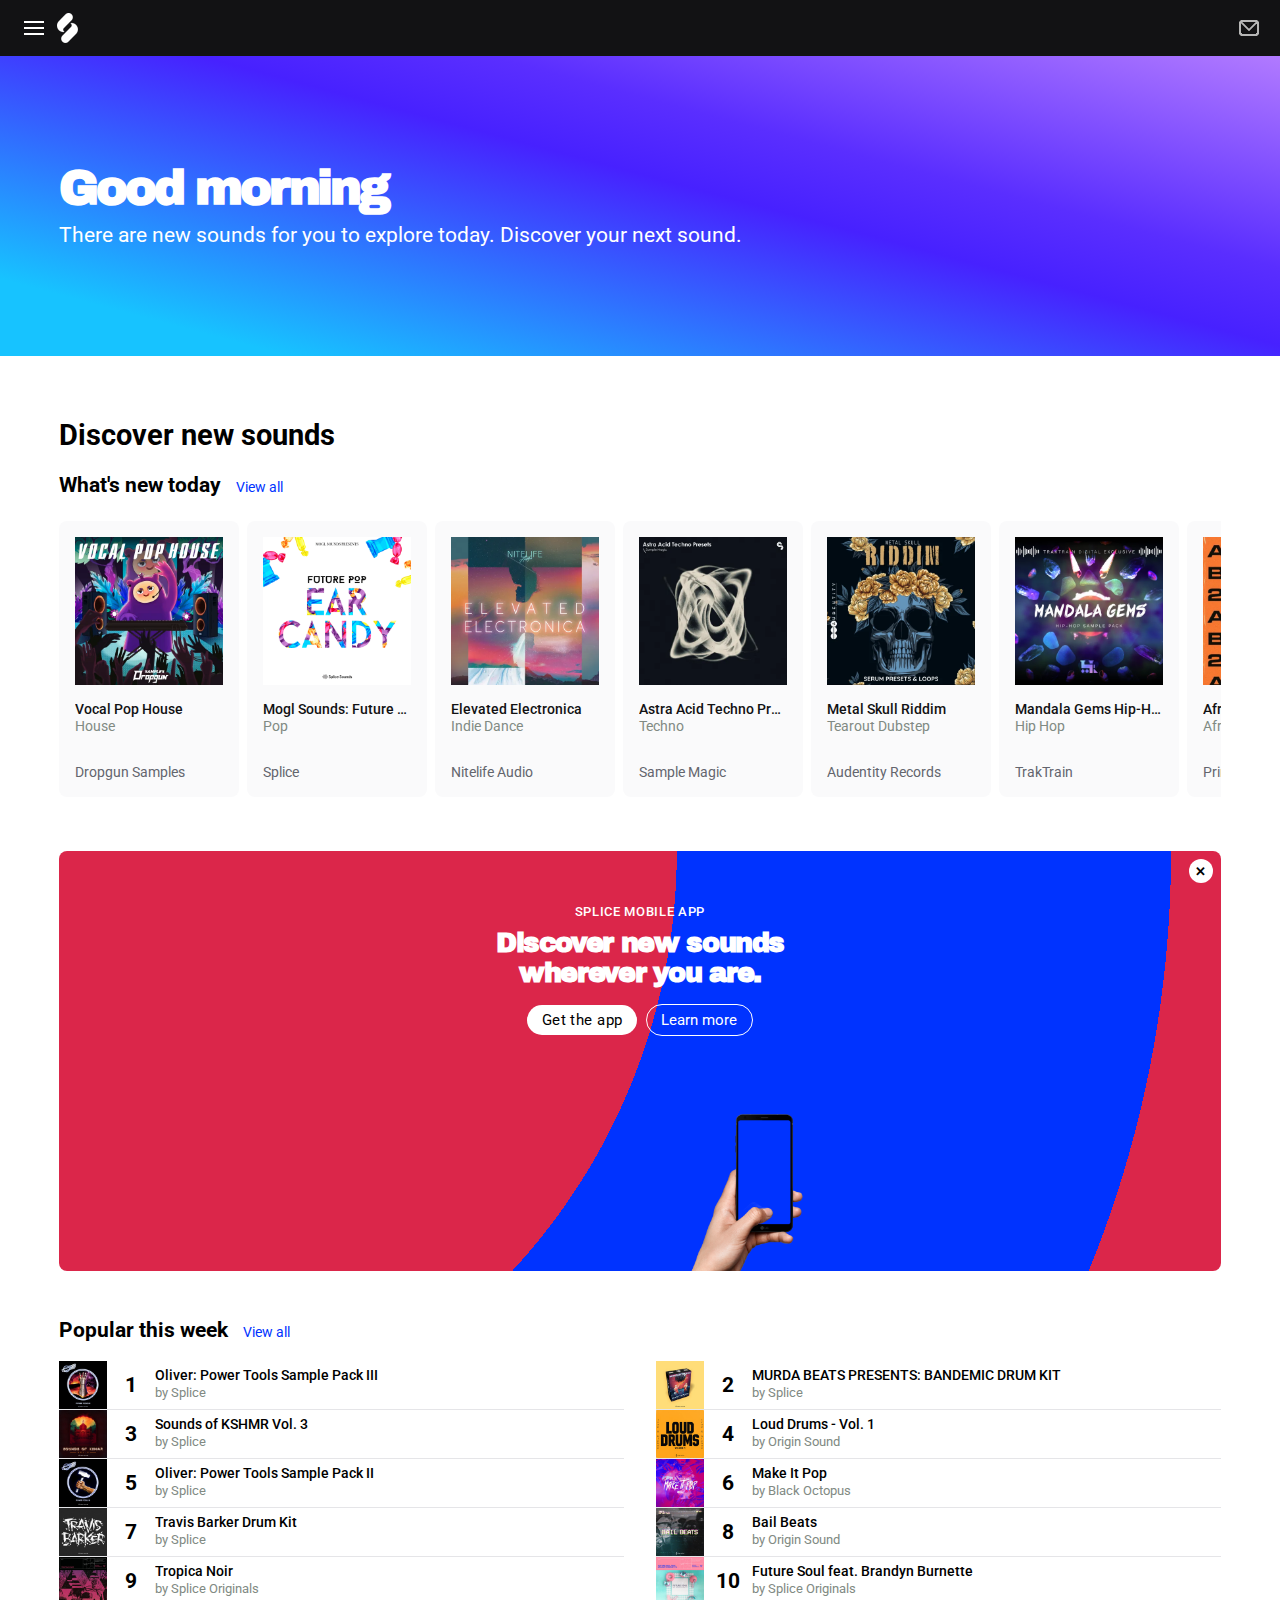
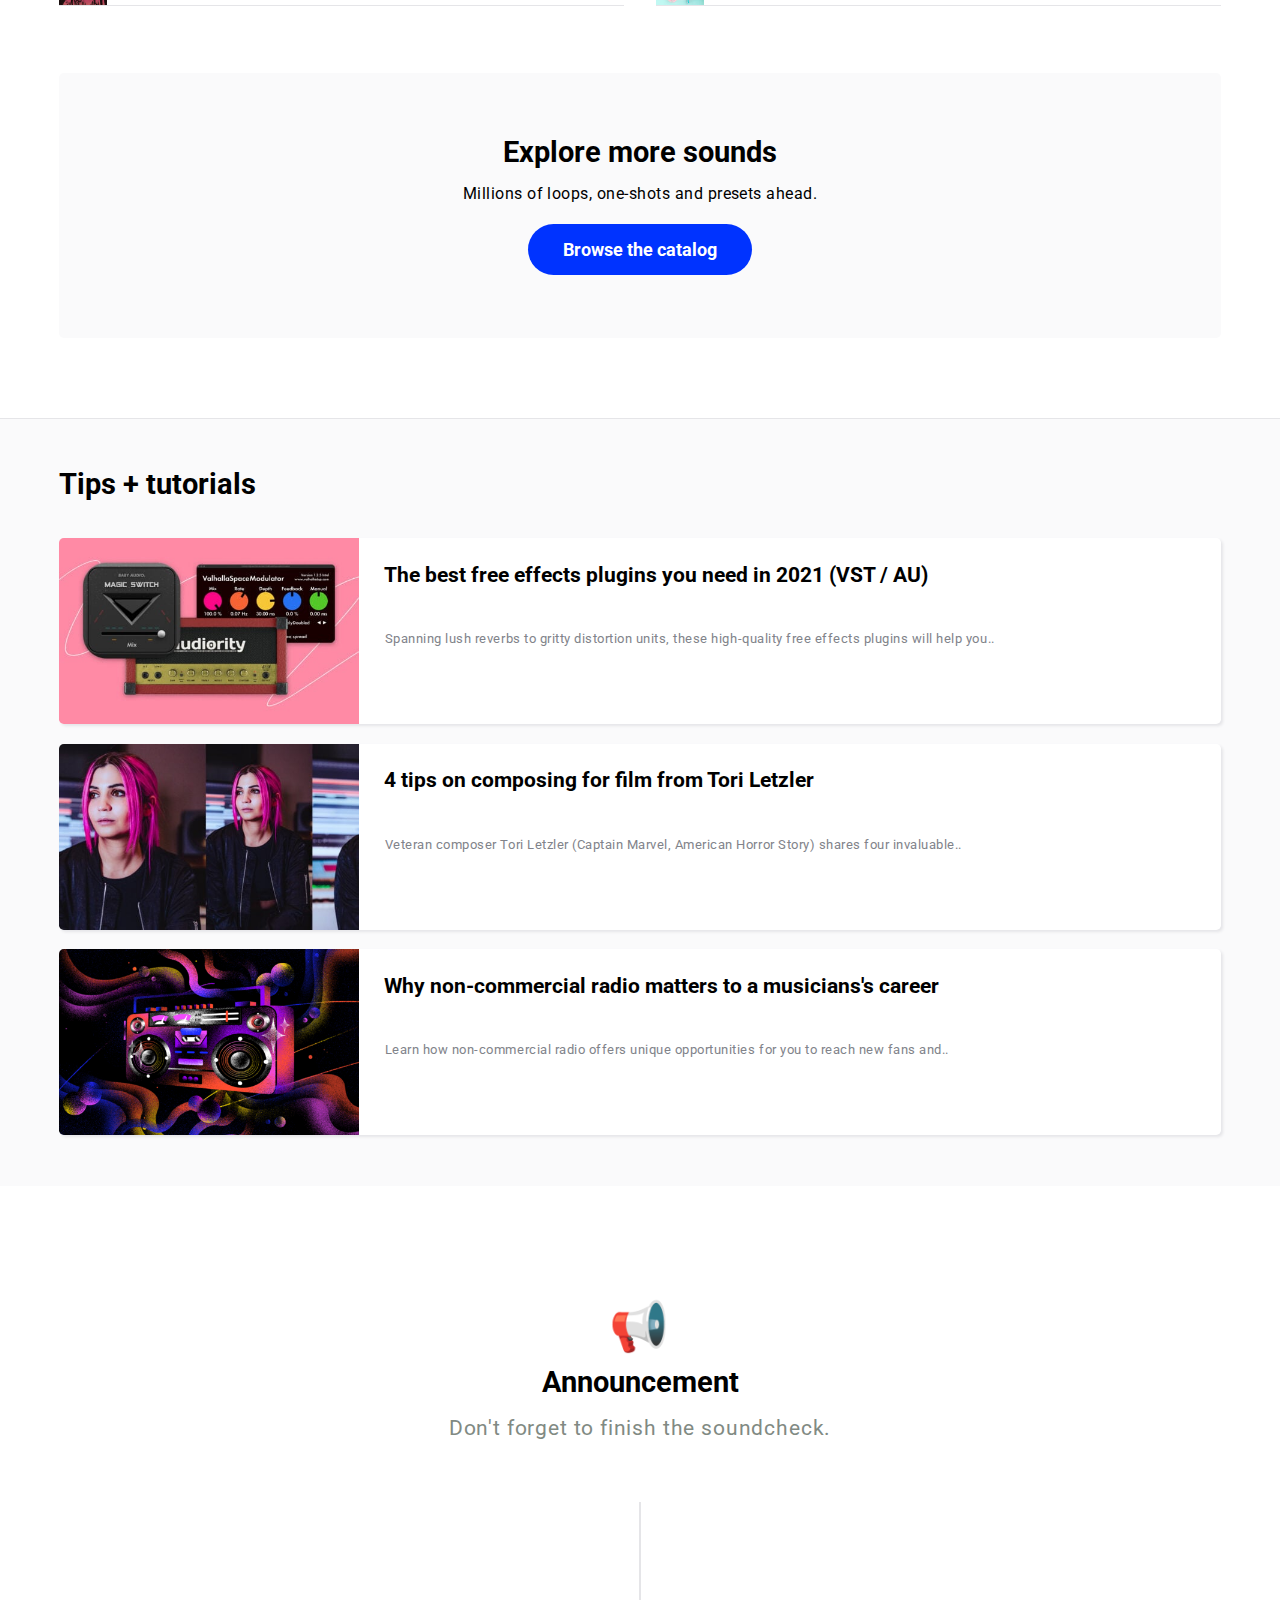
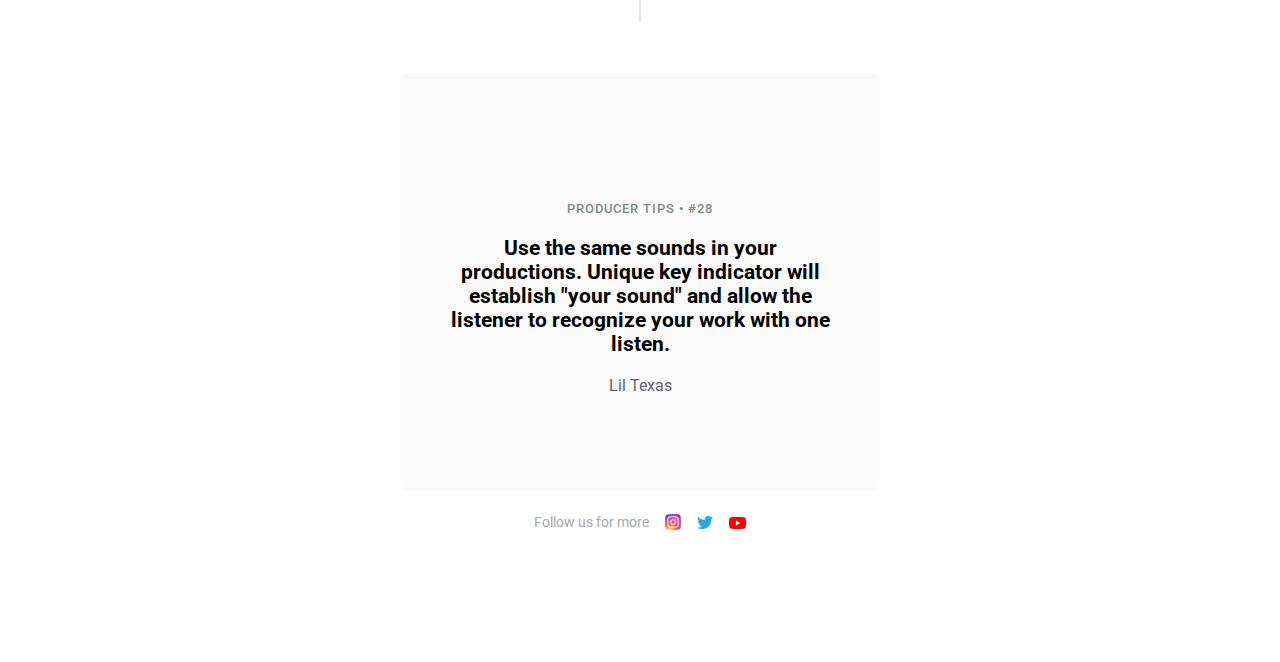
==== commit 919d4da0: "Add files via upload" ====
--- a/index.html
+++ b/index.html
@@ -133,9 +133,7 @@
 			<a href="">Get the app</a>
 			<a href="">Learn more</a>
 			<img src="./images/home/phone.png" alt="image of a phone">
-			<button>
-				<p>&#10005;</p>
-			</button>
+			<button aria-label="close" onclick="myDialog.close()">&#10005;</button>
 		</section>
 
 		<section class="popular">
@@ -239,7 +237,6 @@
 						<h3>The best free effects plugins you need 
 							in 2021 <span>(vst / au)</span></h3>
 						<img src="./images/home/tips1-500x310.jpg" alt="a bunch effect plugins">
-						<time></time>
 						<p>Spanning lush reverbs to gritty distortion 
 							units, these high-quality free effects 
 							plugins will help you..</p>
@@ -250,7 +247,6 @@
 						<h3>4 tips on composing for film from Tori 
 							Letzler</h3>
 						<img src="./images/home/tips2-500x310.jpg" alt="photo of Tori Letzler">
-						<time></time>
 						<p>Veteran composer Tori Letzler (Captain 
 							Marvel, American Horror Story) shares 
 							four invaluable..</p>
@@ -261,7 +257,6 @@
 						<h3>Why non-commercial radio matters to a 
 							musicians's career</h3>
 						<img src="./images/home/tips3.png" alt="artwork of an old radio">
-						<time></time>
 						<p>Learn how non-commercial radio offers 
 							unique opportunities for you to reach 
 							new fans and..</p>
--- a/styles/style.css
+++ b/styles/style.css
@@ -2,16 +2,17 @@
 
 :root {
 --header-color: #121214;
+--font-black: #000;
+--font-white: #fff;
 --background-color: #fff;
+--almost-white: #FAFAFB;
+--grey-light: #E5E5E8;
+--grey1: #a6a8ad;
+--grey2: #81838a;
+--grey3: #818A83;
+--grey4: #63656D;
 --main-blue: #0033FF;
---almost-white: #FAFAFB;
---font-white: #fff;
---font-black: #000;
---font-greygreen: #818A83;
---font-greyblue: #63656D;
---font-grey: #81838a;
---grey-light: #E5E5E8;
---footer-grey: #a6a8ad;
+--accent-red: #DB264A;
 }
 
 *, *::after, *::before {
@@ -20,10 +21,6 @@
   padding: 0;
   font-family: 'roboto', 'sans-serif';
 }
-
-
-
-
 
 /*####################################
 ############### HEADER ###############
@@ -47,12 +44,31 @@
 header a:nth-of-type(2) {
   margin-left: auto;
   margin-right: 1.3em;
-}
+  order: 1;
+}
+
+header div { 
+  display: flex;
+  margin-left: 12.5em;
+  gap: 1.2em;
+  align-items: center;
+
+}
+
 
 header button {
   border: none;
   background-color:var(--header-color);
   margin-top: .2em;
+  transition: .3s;
+}
+
+header button:hover {
+  transform: skewX(20deg) scale(1.1);
+}
+
+header button:active {
+  background-color: var(--backround-color);
 }
 
 nav {
@@ -67,16 +83,20 @@
   transition:.5s;
 }
 
-nav.toonNav {
+body.toonNav nav {
   transform: translateX(0%);
 }
 
+body.toonNav main {
+  opacity: .25;
+}
+
 nav > a {
   display: flex;
   flex-flow: row wrap;
   text-decoration: none;
   padding: 1.2em;
-  color:var(--footer-grey);
+  color:var(--grey1);
   
 }
 
@@ -88,7 +108,7 @@
 nav a img {
   order: -1;
   width: 3em;
-  border: solid 3px var(--footer-grey);
+  border: solid 3px var(--grey1);
   border-radius: 2em;
   margin-right: .8em;
 }
@@ -101,15 +121,15 @@
   list-style: none;
 }
 nav li a {
-  color:var(--footer-grey);
-  text-decoration: none;
-}
-
-
-
-
-/*####################################
-###### SECTION 1: GOOD MORNING #######
+  color:var(--grey1);
+  text-decoration: none;
+}
+
+
+
+
+/*####################################
+#### HOME SECTION 1: GOOD MORNING ####
 ####################################*/
 .hero {
   background: linear-gradient(15deg, rgba(23,195,255,1) 12%, rgba(71,33,255,1) 55%, rgba(90,46,255,1) 67%, rgba(177,122,255,1) 100%);
@@ -118,7 +138,6 @@
   justify-content: center;
   height: 300px;
   padding: 0 1.2em 0 1.2em;
-  
 }
 .hero h1 {
   font-family: 'Archivo Black', 'Roboto';
@@ -135,15 +154,11 @@
   margin-top: .3em;
 }
 
-.hero img {
-  max-width: 100%;
-}
-
-
-
-
-/*####################################
-### SECTION 2: DISCOVER NEW SOUNDS ###
+
+
+
+/*####################################
+ HOME SECTION 2: DISCOVER NEW SOUNDS #
 ####################################*/
 .new {
   position: relative;
@@ -178,6 +193,15 @@
   list-style-type: none;
   margin: 1.5em 0 1em 0;
   padding: 0 1em;
+
+  /* scrollbar verbergen maar wel functionaliteit behouden: 
+  bron: https://blog.hubspot.com/website/hide-scrollbar-css */
+  -ms-overflow-style: none; /* for Internet Explorer, Edge */
+  scrollbar-width: none; /* for Firefox */
+}
+
+.new ul::-webkit-scrollbar {
+  display: none; /* for Chrome, Safari, and Opera */
 }
 
 .new li {
@@ -201,11 +225,11 @@
 .new p {
   font-size: .9em;
   font-weight: 400;
-  color:var(--font-greygreen);
+  color:var(--grey3);
 }
 
 .new p + p {
-  color:var(--font-greyblue);
+  color:var(--grey4);
   padding-top: 2em;
 }
 
@@ -224,18 +248,20 @@
 
 
 
-/*####################################
-######### SECTION 3: APP AD ##########
+
+/*####################################
+####### HOME SECTION 3: APP AD #######
 ####################################*/
 .app {
   margin: 1.2em;
   padding: 1.2em;
   position: relative;
-  background: repeating-radial-gradient(circle at top left, crimson 0%, crimson 50%, blue 50%, blue 90%);
+  background: repeating-radial-gradient(circle at top left, var(--accent-red) 0%, var(--accent-red) 50%, var(--main-blue) 50%, var(--main-blue) 90%);
   border-radius: .5em;
-  height: 369.6px;
+  height: 23.1em;
   color:var(--font-white);
-  text-align: center;     
+  text-align: center;    
+  max-width: 82.5em; 
 }
 
 .app img {
@@ -251,14 +277,16 @@
   text-align: center;
   font-size: smaller;
   letter-spacing: .05em;
-  margin: 2.5em 0 .8em 0;
+  margin: 2.5em 0 .7em 0;
 }
 
 .app h3 {
   font-family: 'Archivo Black', 'Roboto';
   letter-spacing: -.05em;
   text-align: center;
-  margin-bottom: 1.3em;
+  padding: 0 1.5em 0 1.5em;
+  margin: 0 auto 1.3em auto;
+  max-width: 23ch;
 }
 
 .app a:nth-of-type(1) {
@@ -273,6 +301,17 @@
   margin-right: .3em;
 }
 
+.app a:nth-of-type(1):hover {
+  background-color: var(--grey1);
+  transition: .3s;
+}
+
+.app a:nth-of-type(1):active {
+  background-color: var(--header-color);
+  color: var(--font-white);
+  transition: 0s;
+}
+
 .app a:nth-of-type(2) {
   text-decoration: none;
   color:var(--font-white);
@@ -281,6 +320,19 @@
   font-size: .92em;
   font-weight: 400;
   border: solid 1px var(--font-white);
+}
+
+.app a:nth-of-type(2):hover {
+  background-color: var(--background-color);
+  border: none;
+  color: var(--font-black);
+  transition: .3s;
+}
+
+.app a:nth-of-type(2):active {
+  background-color: var(--header-color);
+  color: var(--font-white);
+  transition: 0s;
 }
 
 .app button {
@@ -294,11 +346,26 @@
   border: none;
   width: 1.8em;
   height: 1.8em;
-}
-
-
-/*####################################
-######### SECTION 4: POPULAR #########
+
+  transition: .3s;
+}
+
+.app button:hover {
+  background-color: var(--header-color);
+  color: var(--font-white);
+  transform: rotate(1turn);
+}
+
+.app button:active {
+  background-color: var(--background-color);
+  color: var(--header-color);
+  
+}
+
+
+
+/*####################################
+###### HOME SECTION 4: POPULAR #######
 ####################################*/
 .popular {
   padding: 1.2em;
@@ -369,7 +436,7 @@
   margin: 0;
   font-size: 0.8em;
   font-weight: 400;
-  color:var(--font-greygreen)
+  color:var(--grey3)
 }
 
 .popular li a::before {
@@ -385,14 +452,15 @@
 
 
 
-/*####################################
-######### SECTION 5: EXPLORE #########
+
+/*####################################
+###### HOME SECTION 5: EXPLORE #######
 ####################################*/
 .explore {
   text-align: center;
   background-color:var(--almost-white);
   margin: 3em 1.2em 5em 1.2em;
-  padding: 1.5em 2em 3.3em 2em;
+  padding: 3.3em 2em 4em 2em;
   border-radius: .3em;
 }
 
@@ -415,18 +483,27 @@
   padding: .9em 2em;
   border-radius: 2em;
   font-size: 1.1em;
-}
-
-
-
-
-/*####################################
-########## SECTION 6: TIPS ###########
+  
+  transition: .3s;
+}
+
+.explore a:hover {
+  background-color: var(--accent-red);
+}
+
+.explore a:active {
+  background-color: var(--header-color);
+  color: var(--background-color);
+  transition: 0s;
+}
+
+/*####################################
+##### HOME SECTION 6: TUTORIALS ######
 ####################################*/
 .tutorials {
   background-color:var(--almost-white);
   border-top: solid 1px var(--grey-light);
-  padding: 1.2em;
+  padding: 3em 1.2em 2em 1.2em;
 }
 
 .tutorials h2 {
@@ -468,7 +545,7 @@
 
 .tutorials p {
   font-size: .8em;
-  color:var(--font-grey);
+  color:var(--grey2);
   padding: 0 1.2em;
   letter-spacing: .04em;
   margin-bottom: 2.2em;
@@ -477,8 +554,9 @@
 
 
 
-/*####################################
-####### SECTION 7: ANNOUNCEMENT ######
+
+/*####################################
+#### HOME SECTION 7: ANNOUNCEMENT ####
 ####################################*/
 .announcement {
   display: flex;
@@ -500,12 +578,13 @@
 
 .announcement p {
   font-size: 1em;
-  color:var(--font-grey);
+  color:var(--grey3);
   margin-bottom: 3em;
+  letter-spacing: .04em;
 }
 
 .announcement div {
-  height: 120px;
+  height: 7.5em;
   width: 2px;
   background-color:var(--grey-light);
   align-self: center;
@@ -515,8 +594,9 @@
 
 
 
-/*####################################
-########### SECTION 8: TIPS ##########
+
+/*####################################
+######## HOME SECTION 8: TIPS ########
 ####################################*/
 .tips {
   margin: 1.2em;
@@ -530,7 +610,7 @@
   font-size: 0.8em;
   font-weight: 500;
   text-transform: uppercase;
-  color:var(--font-grey);
+  color:var(--grey3);
   letter-spacing: .07em;
   margin-bottom: 1.5em;
 }
@@ -542,28 +622,128 @@
 }
 
 .tips p {
-  color:var(--font-greyblue);
-}
-/*####################################
-############### FOOTER ###############
+  color:var(--grey4);
+}
+
+/*####################################
+##### PLUGINS SECTION 1: BROWSE ######
+####################################*/
+.browse {
+  border-bottom: solid 1px var(--grey-light);
+}
+
+.browse button {
+  display: flex;
+  flex-flow: row nowrap;
+  margin-left: 1.2em;
+  border: none;
+  font-size: 1.05em;
+  background-color: transparent;
+  color: var(--header-color);
+  margin: 1.2em;
+  padding: 0;
+}
+
+
+
+
+
+/*####################################
+### PLUGINS SECTION 2: HIGHLIGHT ####
+####################################*/
+.highlight {
+  margin: 0 1.2em 1.8em 1.2em;
+  padding: 1.2em;
+  text-align: center;
+  background-color: var(--almost-white);
+}
+
+.highlight a {
+  text-decoration: none;
+  color: var(--font-black);
+  display: flex;
+  flex-flow: column nowrap;
+}
+
+
+.highlight h1 {
+  font-size: 1.3em;
+  margin-bottom: 1em;
+}
+
+.highlight h2 {
+  font-size: 1em;
+  font-weight: 500;
+  order: -1;
+  margin-bottom: .5em;
+}
+
+.highlight h3 {
+  font-size: 1.05em;
+  margin-bottom: .5em;
+}
+
+.highlight p {
+  letter-spacing: .04em;
+  color: var(--grey4);
+  line-height: 1.4em;
+  margin-bottom: 1em;
+}
+
+.highlight p + p {
+  color: white;
+  background-color: var(--main-blue);
+  border-radius: 2em;
+  padding: .7em 1em;
+}
+/*####################################
+###### PLUGINS SECTION 3: FREE #######
+####################################*/
+.free {
+  margin: 1.2em;
+}
+
+
+
+/*####################################
+##### PLUGINS SECTION 4: PLUGINS #####
+####################################*/
+.plugins {
+  margin: 1.2em;
+}
+
+
+
+/*####################################
+###### PLUGINS SECTION 5: MORE #######
+####################################*/
+.more {
+  margin: 1.2em;
+}
+
+
+
+/*####################################
+############ HOME FOOTER #############
 ####################################*/
 footer {
   display: flex;
   flex-flow: row nowrap;
-  margin-bottom: 8em;
+  justify-content: center;
+  margin: 1.4em 0 8em 0;
 }
 
 footer p {
   font-size: .9em;
-  color:var(--footer-grey);
+  color:var(--grey1);
   font-weight: 400;
-  margin: 0 auto;
 }
 
 footer ul {
   display: flex;
   flex-flow: row nowrap;
-  margin: 0 auto;
+  align-items: center;
+  justify-content: center;
 }
 
 footer li {
@@ -571,14 +751,143 @@
   list-style: none;
 }
 
-footer li img:nth-of-type(1) {
+footer li:nth-of-type(1) img {
   width: 1em;
 }
 
-footer li img:nth-of-type(2) {
+footer li:nth-of-type(2) img {
+  width: 1em;
+}
+
+footer li:nth-of-type(3) img {
   width: 1.1em;
 }
 
-footer li img:nth-of-type(3) {
-  width: 1.5em;
+@media only screen and (min-width: 480px) {
+  .hero {
+    padding: 0 3.7em 0 3.7em;
+  }
+
+  .new, .popular {
+    padding: 1.2em 3.7em;
+  }
+
+  .app {
+    margin: 1.2em 3.7em;
+    height: 24.75em;
+  }
+
+  .explore {
+    margin: 3em 3.7em 5em 3.7em;
+  }
+
+  .tutorials {
+    padding: 3em 3.7em 2em 3.7em;
+  }
+
+  .tips {
+    margin: 1.2em 3.7em;
+  }
+}
+
+
+@media only screen and (min-width: 768px) {
+  .hero h1 {
+    font-size: 3em;
+  }
+
+  .new h2 {
+    font-size: 1.8em;
+  }
+
+  .app {
+    height: 26.25em;
+  }
+
+  .app h3 {
+    font-size: 1.7em;
+    margin: 0 auto .8em auto;
+  }
+
+  .popular ol {
+    display: grid;
+    grid-template-columns: 1fr 1fr;
+    column-gap: 2em;
+  }
+  .explore {
+    padding: 3.9em 2em 4.9em 2em;
+  }
+  .explore h2 {
+    font-size: 1.8em;
+  }
+  
+  .tutorials h2 {
+    font-size: 1.8em;
+    margin-bottom: 1.3em;
+  }
+
+  /*hulpbron: https://gridbyexample.com/examples/example5/: */ 
+  .tutorials a {
+    display: grid;
+    grid-template-columns: 18.75em 1fr;
+    grid-template-rows: 1fr 1fr;
+  }
+  
+  .tutorials h2 {
+    font-size: 1.8em;
+  }
+  .tutorials img {
+    margin: 0;
+    border-radius: .3em 0 0 .3em;
+    grid-column: 1;
+    grid-row: 1 / 3;
+  }
+
+  .tutorials h3 {
+    font-size: 1.3em;
+    margin-top: 1.2em;
+    grid-column: 2;
+    grid-row: 1;
+  }
+
+  .tutorials p {
+    grid-column: 2;
+    grid-row: 2;
+    padding-left: 2em;
+    margin-bottom: 0em
+  }
+
+  .announcement {
+    margin-bottom: 1.2em;
+  }
+  .announcement h2 {
+    font-size: 1.8em;
+  }
+
+  .announcement p:nth-of-type(2) {
+    font-size: 1.3em;
+  }
+
+  .tips {
+    max-width: 30em;
+    margin: 0 auto;
+  }
+
+}
+
+@media only screen and (min-width: 992px) {
+
+}
+
+@media only screen and (min-width: 1320px) {
+
+  .new, .popular, .explore, .tutorials, .announcement, .tips {
+    max-width: 1320px;
+    margin: 0 auto;
+  }
+
+  .app {
+    max-width: 1200px;
+    margin: 0 auto;
+  }
 }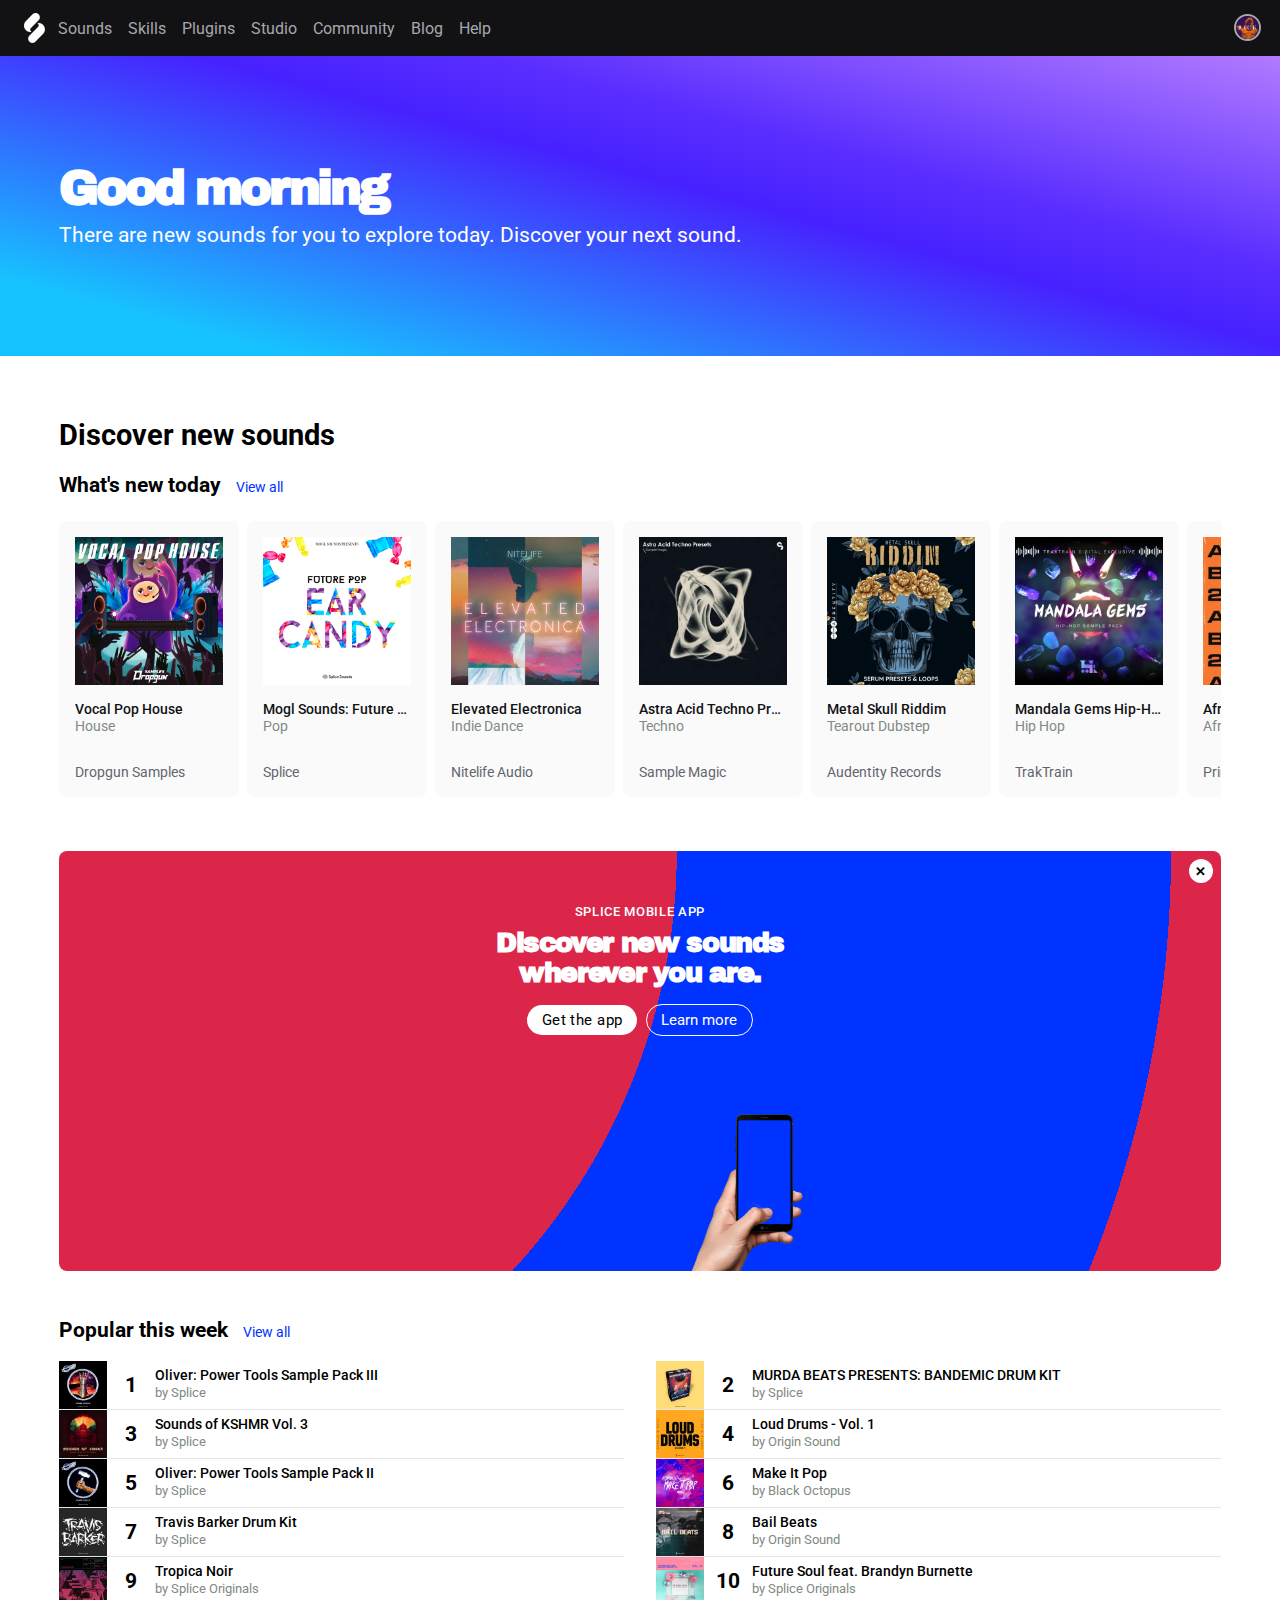
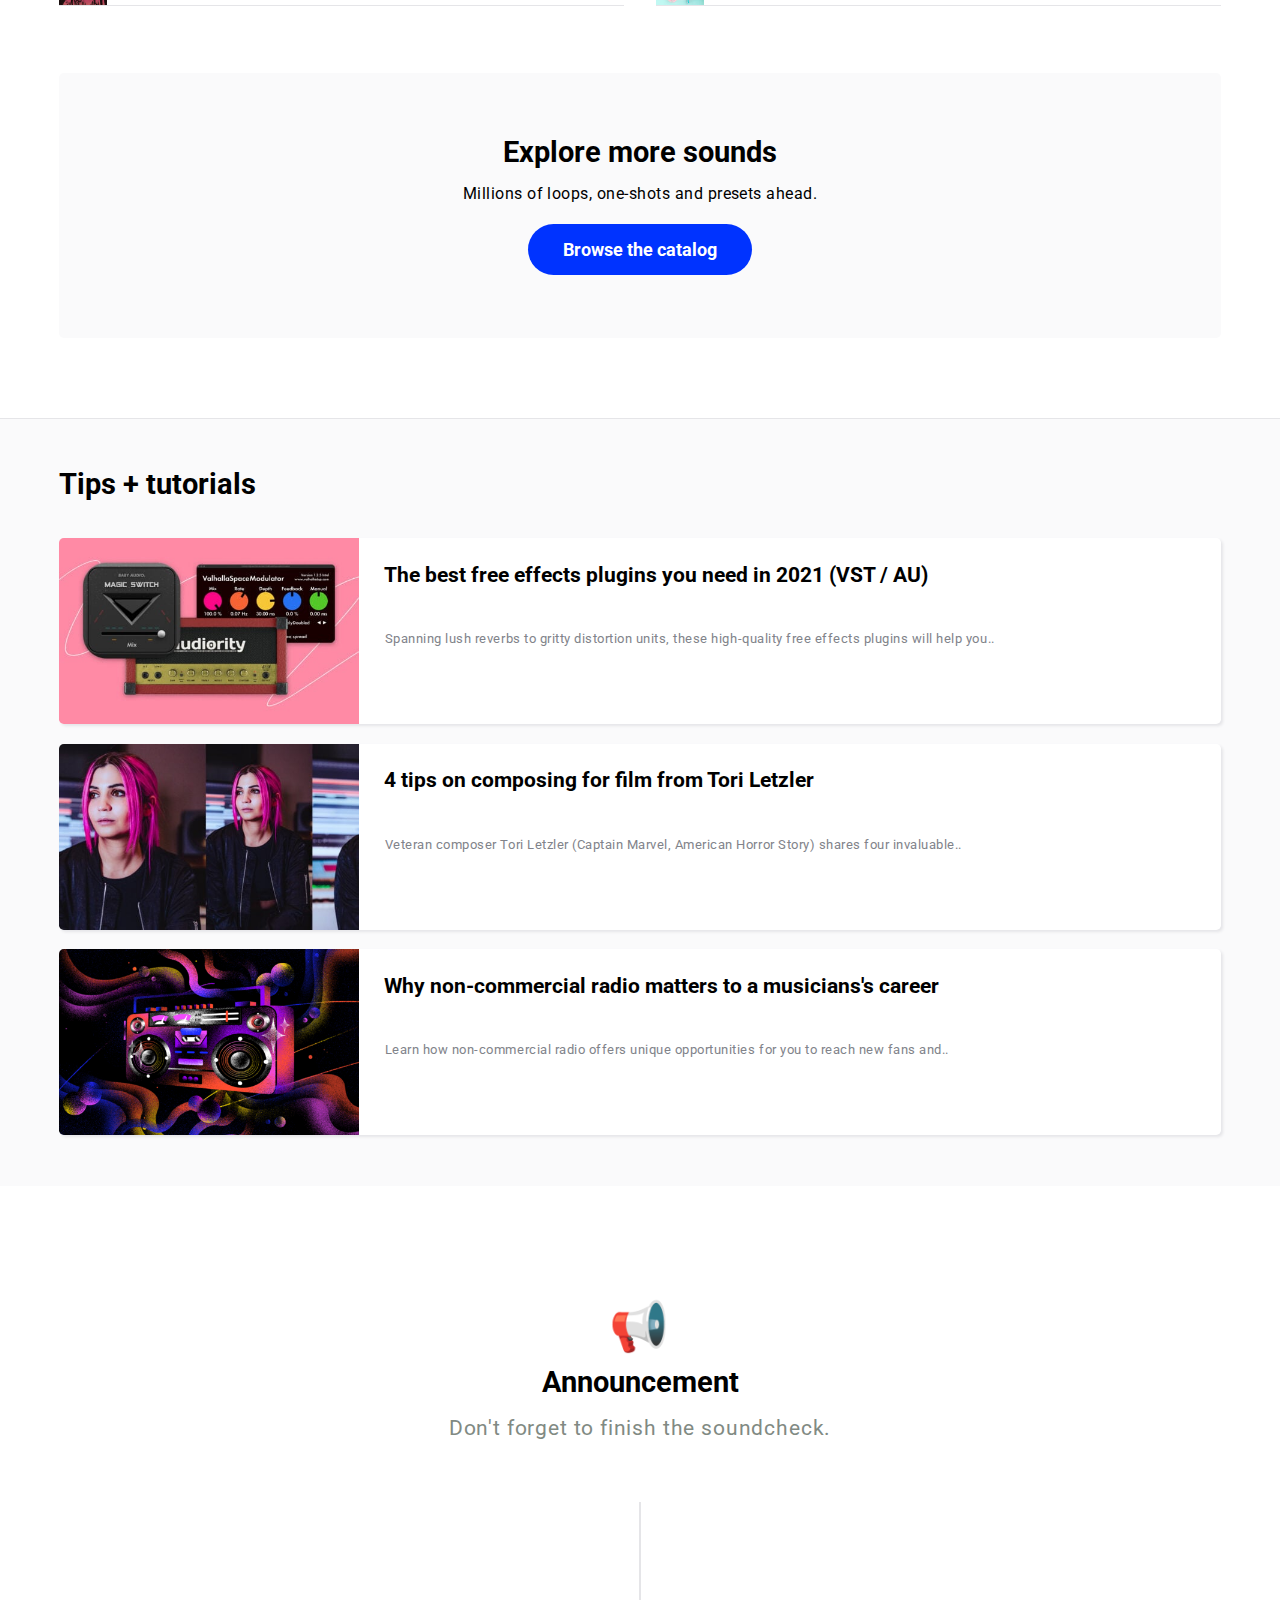
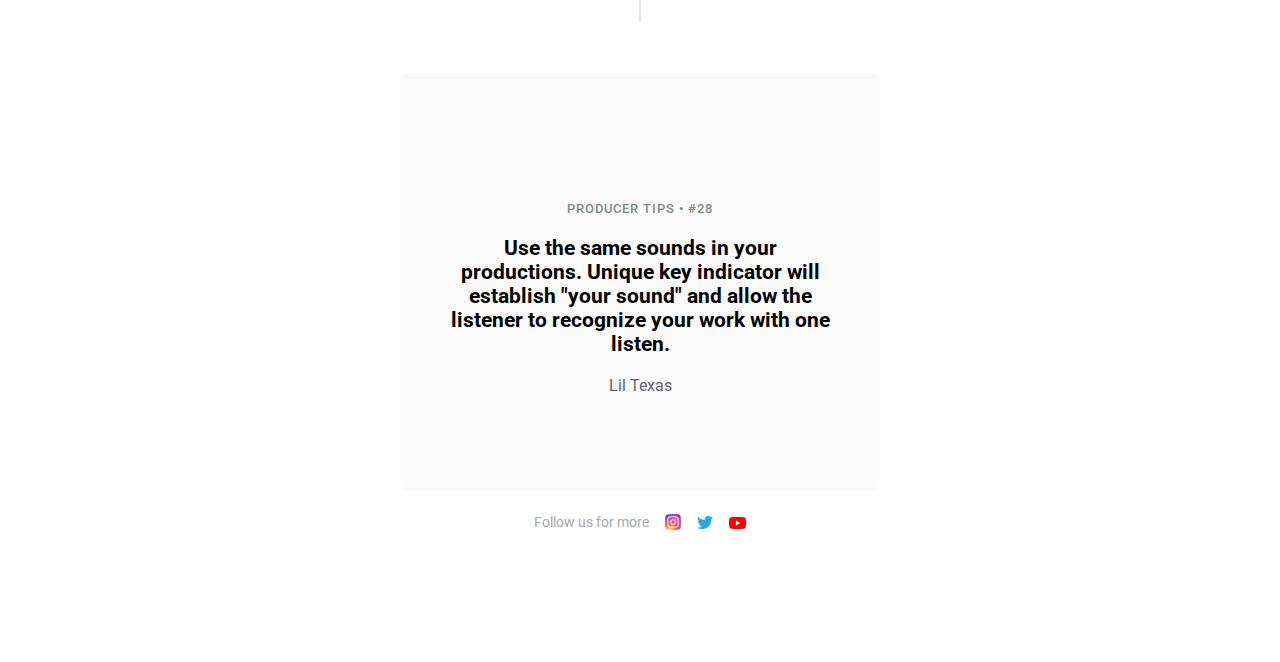
==== commit 48b9d71b: "Add files via upload" ====
--- a/index.html
+++ b/index.html
@@ -27,15 +27,13 @@
 				<p>View profile</p>
 			</a>
 			<ul>
-				<li><a>Home</a></li>
+				<li class="hide-on-desktop"><a>Home</a></li>
 				<li><a>Sounds</a></li>
 				<li><a>Skills</a></li>
 				<li><a href="plugins.html">Plugins</a></li>
 				<li><a>Studio</a></li>
 				<li><a>Community</a></li>
-				<li><a>Log Out</a></li>
-			</ul>
-			<ul>
+				<li class="hide-on-desktop"><a>Log Out</a></li>
 				<li><a>Blog</a></li>
 				<li><a>Help</a></li>
 			</ul>
@@ -43,7 +41,7 @@
 		<a href="index.html">
 			<img src="./images/nav/splice-white.png" alt="splice logo">
 		</a>
-		<a href="">
+		<a class="hide-on-desktop" href="">
 			<img src="./images/nav/message.png" alt="message">
 		</a>
 	</header>
@@ -51,10 +49,13 @@
 
 	<main>
 		<section class="hero">
-			<h1>Good morning</h1>
-			<p>There are new sounds for you to explore today. 
-				Discover your next sound.</p>
-			</section>
+			<div>
+				<h1>Good morning</h1>
+				<p>There are new sounds for you to explore today. 
+					Discover your next sound.</p>
+			</div>
+
+		</section>
 
 		<section class="new">
 			<h2>Discover new sounds</h2>
--- a/styles/style.css
+++ b/styles/style.css
@@ -35,6 +35,7 @@
   position: sticky;
   top: 0;
   z-index: 9999;
+  position: relative;
 }
 
 header a {
@@ -52,7 +53,8 @@
   margin-left: 12.5em;
   gap: 1.2em;
   align-items: center;
-
+  position: absolute;
+  right: 0;
 }
 
 
@@ -72,12 +74,13 @@
 }
 
 nav {
-  position: absolute;
+  position: fixed;
   top: 0;
   left: 0;
+  bottom: 0;
   background-color:var(--header-color);
-  height: 667px;
   width: 250px;
+  margin-right: 20em;
 
   transform: translateX(-100%);
   transition:.5s;
@@ -92,8 +95,10 @@
 }
 
 nav > a {
-  display: flex;
-  flex-flow: row wrap;
+  display: grid;
+  grid-template-columns: 3em 1fr;
+  grid-template-rows: 2fr;
+  grid-column-gap: 1em;
   text-decoration: none;
   padding: 1.2em;
   color:var(--grey1);
@@ -101,11 +106,15 @@
 }
 
 nav a h2 {
+  grid-column: 2;
+  grid-row: 1;
   color:var(--font-white);
   font-size: 1.3em;
 }
 
 nav a img {
+  grid-column: 1;
+  grid-row: 1 / 3;
   order: -1;
   width: 3em;
   border: solid 3px var(--grey1);
@@ -113,7 +122,12 @@
   margin-right: .8em;
 }
 
-nav ul:first-of-type {
+nav p {
+  grid-column: 2;
+  grid-row: 2;
+}
+
+nav ul {
   margin-bottom: 4em;
 }
 nav ul li {
@@ -181,7 +195,10 @@
   text-decoration: none;
   color:var(--main-blue);
   font-size: .9em;
-
+}
+
+.new h3 + a:hover {
+  text-decoration: underline;
 }
 
 .new ul {
@@ -383,6 +400,10 @@
   font-size: .9em;
 }
 
+.popular h2 + a:hover {
+  text-decoration: underline;
+}
+
 .popular ol {
   margin: 0;
   padding: 0;
@@ -401,6 +422,10 @@
   grid-template-rows: 50% 50%;
   text-decoration: none;
   color:var(--font-black);
+}
+
+.popular li a:hover {
+  background-color: var(--almost-white);
 }
 
 .popular a img {
@@ -646,8 +671,6 @@
 
 
 
-
-
 /*####################################
 ### PLUGINS SECTION 2: HIGHLIGHT ####
 ####################################*/
@@ -661,21 +684,25 @@
 .highlight a {
   text-decoration: none;
   color: var(--font-black);
+}
+
+.highlight article {
   display: flex;
   flex-flow: column nowrap;
 }
 
-
 .highlight h1 {
   font-size: 1.3em;
   margin-bottom: 1em;
 }
 
 .highlight h2 {
-  font-size: 1em;
-  font-weight: 500;
+  font-size: 0.9em;
+  font-weight: 400;
   order: -1;
-  margin-bottom: .5em;
+  margin-bottom: .2em;
+  color: var(--grey4);
+
 }
 
 .highlight h3 {
@@ -695,12 +722,125 @@
   background-color: var(--main-blue);
   border-radius: 2em;
   padding: .7em 1em;
-}
+
+  transition: .3s;
+}
+
+.highlight p + p:hover {
+  background-color: var(--accent-red);
+}
+
+.highlight p + p:active {
+  background-color: var(--header-color);
+  color: var(--background-color);
+  transition: 0s;
+}
+
+.highlight img {
+  max-width: 100%;
+}
+
+
+
+
 /*####################################
 ###### PLUGINS SECTION 3: FREE #######
 ####################################*/
 .free {
-  margin: 1.2em;
+  position: relative;
+  padding: 1.2em;
+}
+
+.free h2 {
+  margin-top: 1.5em;
+  font-size: 1.3em;
+  display: inline-block;
+  margin-right: .5em;
+}
+
+.free h2 + a {
+  text-decoration: none;
+  color:var(--main-blue);
+  font-size: .9em;
+}
+
+.free h2 + a:hover {
+  text-decoration: underline;
+}
+
+.free ul {
+  display: flex;
+  gap: 2em;
+  overflow-x: auto;
+  scroll-snap-type: x mandatory;
+  overscroll-behavior: none;
+  list-style-type: none;
+  margin: 1.5em 0 1em 0;
+  padding: 0 1em;
+
+  /* scrollbar verbergen maar wel functionaliteit behouden: 
+  bron: https://blog.hubspot.com/website/hide-scrollbar-css */
+  -ms-overflow-style: none; /* for Internet Explorer, Edge */
+  scrollbar-width: none; /* for Firefox */
+}
+
+.free ul::-webkit-scrollbar {
+  display: none; /* for Chrome, Safari, and Opera */
+}
+
+.free li {
+  width: 180px;
+  scroll-snap-align: start;
+  padding: 1em;
+  background-color:var(--almost-white);
+  border-radius: .5em;
+  margin-right: -1.5em;
+}
+
+.free h3 {
+  font-size: .9em;
+  font-weight: 500;
+  color:var(--header-color);
+  overflow: hidden;
+  white-space: nowrap;
+  text-overflow: ellipsis;
+}
+
+.free li:nth-child(1) h3 {
+  text-transform: uppercase;
+}
+
+.free li:nth-child(2) h3 {
+  text-transform: uppercase;
+}
+
+.free li:nth-child(6) h3 {
+  text-transform: uppercase;
+}
+
+.free p {
+  font-size: .9em;
+  font-weight: 400;
+  color:var(--grey3);
+}
+
+.free p + p {
+  color:var(--grey4);
+  padding-top: 2em;
+}
+
+.free li a {
+  display: flex;
+  flex-direction: column;
+  text-decoration: none;
+}
+
+.free img {
+  width: 120px;
+  height: 120px;
+  border-radius: 2em;
+  order: -1;
+  margin-bottom: 1em;
 }
 
 
@@ -709,9 +849,106 @@
 ##### PLUGINS SECTION 4: PLUGINS #####
 ####################################*/
 .plugins {
-  margin: 1.2em;
-}
-
+  padding: 1.2em;
+}
+
+.plugins h2 {
+  font-size: 1.3em;
+  display: inline-block;
+  margin: .4em .5em .9em 0;
+}
+
+.plugins ol {
+  margin: 0;
+  padding: 0;
+  list-style: none;
+  counter-reset: popular;
+  border: solid 1px var(--grey-light);
+}
+
+.plugins ol li {
+  counter-increment: popular;
+  border-bottom: solid 1px var(--grey-light);
+}
+
+.plugins ol li:nth-child(even) {
+  background-color: var(--almost-white);
+}
+
+.plugins li a {
+  display:grid;
+  grid-template-columns: 3em 3em 1fr;
+  grid-template-rows: 50% 50%;
+  text-decoration: none;
+  color:var(--font-black);
+  height: 47px;
+}
+
+.plugins li a:hover {
+  background-color: var(--almost-white);
+  text-decoration: underline;
+}
+
+.plugins a img {
+  grid-column-start: 1;
+  grid-row-start: 1;
+  grid-row-end: 3;
+  width: 100%;
+}
+
+.plugins a h3 {
+  grid-column-start: 3;
+  grid-row-start: 1;
+  margin: 0;
+  overflow: hidden;
+  white-space: nowrap;
+  text-overflow: ellipsis;
+  font-weight: 500;
+  font-size: .8em;
+  padding: 0.4em 0 0 0;
+  color: var(--header-color);
+}
+
+.plugins ol li:nth-child(6) a h3 {
+  text-transform: uppercase;
+}
+
+.plugins a p {
+  grid-column-start: 3;
+  grid-row-start: 2;
+  margin: 0;
+  font-size: 0.8em;
+  font-weight: 400;
+  color:var(--grey3);
+}
+
+.plugins li a::before {
+  content: counter(popular);
+  justify-self: center;
+  align-self: center;
+  grid-row-start: 1;
+  grid-row-end: 3;
+  font-size: 1.3em;
+  font-weight: 300;
+  color: var(--grey4);
+}
+
+.plugins ol + a {
+  display: block;
+  text-align: center;
+  text-decoration: none;
+  color: var(--grey1);
+  text-transform: uppercase;
+  font-weight: bold;
+  letter-spacing: 0.1em;
+  font-size: 0.9em;
+  border: solid 1px var(--grey-light);
+  padding: .5em
+}
+
+.plugins ol + a:hover {
+  background-color: var(--almost-white);
+}
 
 
 /*####################################
@@ -720,6 +957,46 @@
 .more {
   margin: 1.2em;
 }
+
+.more h2 {
+  font-size: 1.3em;
+  margin-bottom: .6em;
+}
+
+.more ul {
+  display: grid;
+  grid-template-columns: 1fr 1fr;
+  list-style: none;
+  grid-gap: 2px;
+}
+
+.more a {
+  display: block;
+  position: relative;
+}
+
+.more img {
+  width: 100%;
+  filter: brightness(40%);
+  display: block;
+}
+.more img:hover {
+  filter: brightness(25%);
+}
+.more h3 {
+  color: var(--font-white);
+  position: absolute;
+  top: 50%;
+  left: 50%;
+  transform: translate(-50%, -50%);
+  text-align: center;
+  z-index: 1;
+  text-transform: uppercase;
+  font-size: 0.95em;
+  letter-spacing: .1em;
+  font-weight: 500;
+}
+
 
 
 
@@ -751,6 +1028,10 @@
   list-style: none;
 }
 
+footer li img:hover {
+  filter: brightness(70%);
+}
+
 footer li:nth-of-type(1) img {
   width: 1em;
 }
@@ -762,77 +1043,153 @@
 footer li:nth-of-type(3) img {
   width: 1.1em;
 }
+
+
+
 
 @media only screen and (min-width: 480px) {
   .hero {
     padding: 0 3.7em 0 3.7em;
   }
 
+
   .new, .popular {
     padding: 1.2em 3.7em;
   }
+
 
   .app {
     margin: 1.2em 3.7em;
     height: 24.75em;
   }
 
+
   .explore {
     margin: 3em 3.7em 5em 3.7em;
   }
 
+
   .tutorials {
     padding: 3em 3.7em 2em 3.7em;
   }
 
+
   .tips {
     margin: 1.2em 3.7em;
   }
 }
 
 
+
+
 @media only screen and (min-width: 768px) {
+  header {
+    height: auto;
+    justify-content: left;
+  }
+  header button {
+    display: none;
+  }
+  nav {
+    position: relative;
+    transform: none;
+    display: flex;
+    width: 100%;
+    height: 3.5em;
+    gap: 1em;
+    align-items: center;
+    justify-content:flex-end;
+    flex-direction: row-reverse;
+    margin: 0;
+    /* tegen deze zeggen dat hij mag groeien */
+  }
+
+  nav > a {
+    align-items: center;
+    position: absolute;
+    right: 0;
+    display: block;
+  }
+
+  nav a h2, nav a p {
+    display: none;
+  }
+  nav a img {
+    width: 1.7em;
+    border: solid 2px var(--grey1);
+    margin: 0;
+  }
+   nav ul {
+    margin-bottom: 0;
+    display: flex;
+    gap: 1em;
+    flex-basis: auto;
+  }
+  nav ul:nth-last-child() {
+    align-self: flex-end;
+  }
+  nav ul li {
+    flex-shrink: 0;
+    margin: 0;
+  }
+ 
+  .hide-on-desktop {
+    display: none;
+  }
+
+
+  header > a:first-of-type {
+    order: -1;
+  }
+  header div {
+    display: none;
+  }
+
+
   .hero h1 {
     font-size: 3em;
   }
 
+
   .new h2 {
     font-size: 1.8em;
   }
 
+
   .app {
     height: 26.25em;
   }
-
   .app h3 {
     font-size: 1.7em;
     margin: 0 auto .8em auto;
   }
+
 
   .popular ol {
     display: grid;
     grid-template-columns: 1fr 1fr;
     column-gap: 2em;
   }
+
+
   .explore {
     padding: 3.9em 2em 4.9em 2em;
   }
   .explore h2 {
     font-size: 1.8em;
   }
-  
+
+
   .tutorials h2 {
     font-size: 1.8em;
     margin-bottom: 1.3em;
   }
-
   /*hulpbron: https://gridbyexample.com/examples/example5/: */ 
   .tutorials a {
     display: grid;
     grid-template-columns: 18.75em 1fr;
     grid-template-rows: 1fr 1fr;
   }
-  
   .tutorials h2 {
     font-size: 1.8em;
   }
@@ -842,14 +1199,12 @@
     grid-column: 1;
     grid-row: 1 / 3;
   }
-
   .tutorials h3 {
     font-size: 1.3em;
     margin-top: 1.2em;
     grid-column: 2;
     grid-row: 1;
   }
-
   .tutorials p {
     grid-column: 2;
     grid-row: 2;
@@ -857,31 +1212,74 @@
     margin-bottom: 0em
   }
 
+
   .announcement {
     margin-bottom: 1.2em;
   }
   .announcement h2 {
     font-size: 1.8em;
   }
-
   .announcement p:nth-of-type(2) {
     font-size: 1.3em;
   }
+
 
   .tips {
     max-width: 30em;
     margin: 0 auto;
   }
 
-}
+
+  .highlight h1 {
+    font-size: 1.8em;
+  }
+
+
+  .more ul {
+    grid-template-columns: repeat(4, 1fr);
+  }
+}
+
+
+
+@media only screen and (min-width: 962px) {
+  .highlight a {
+    display: grid;
+    grid-template-columns: 40% 1fr;
+  }
+  .highlight article {
+    grid-column: 1;
+  }
+  .highlight h1 {
+    text-align: left;
+  }
+  .highlight h2 {
+    text-align: left;
+  }
+  .highlight h3 {
+    text-align: left;
+  }
+  .highlight h3+p {
+    text-align: left;
+  }
+  .highlight img {
+    grid-column: 2;
+    width: 100%;
+  }
+}
+
+
 
 @media only screen and (min-width: 992px) {
-
-}
+  .more ul {
+    grid-template-columns: repeat(6, 1fr);
+  }
+}
+
+
 
 @media only screen and (min-width: 1320px) {
-
-  .new, .popular, .explore, .tutorials, .announcement, .tips {
+  .new, .popular, .explore, .announcement {
     max-width: 1320px;
     margin: 0 auto;
   }
@@ -890,4 +1288,17 @@
     max-width: 1200px;
     margin: 0 auto;
   }
+
+  .explore {
+    max-width: 1200px;
+    margin: 0 auto 4em auto;
+  }
+}
+
+@media only screen and (min-width: 1402px) {
+  .highlight, .free, .plugins, .more {
+    max-width: 1402px;
+    margin: 0 auto;
+  }
+
 }